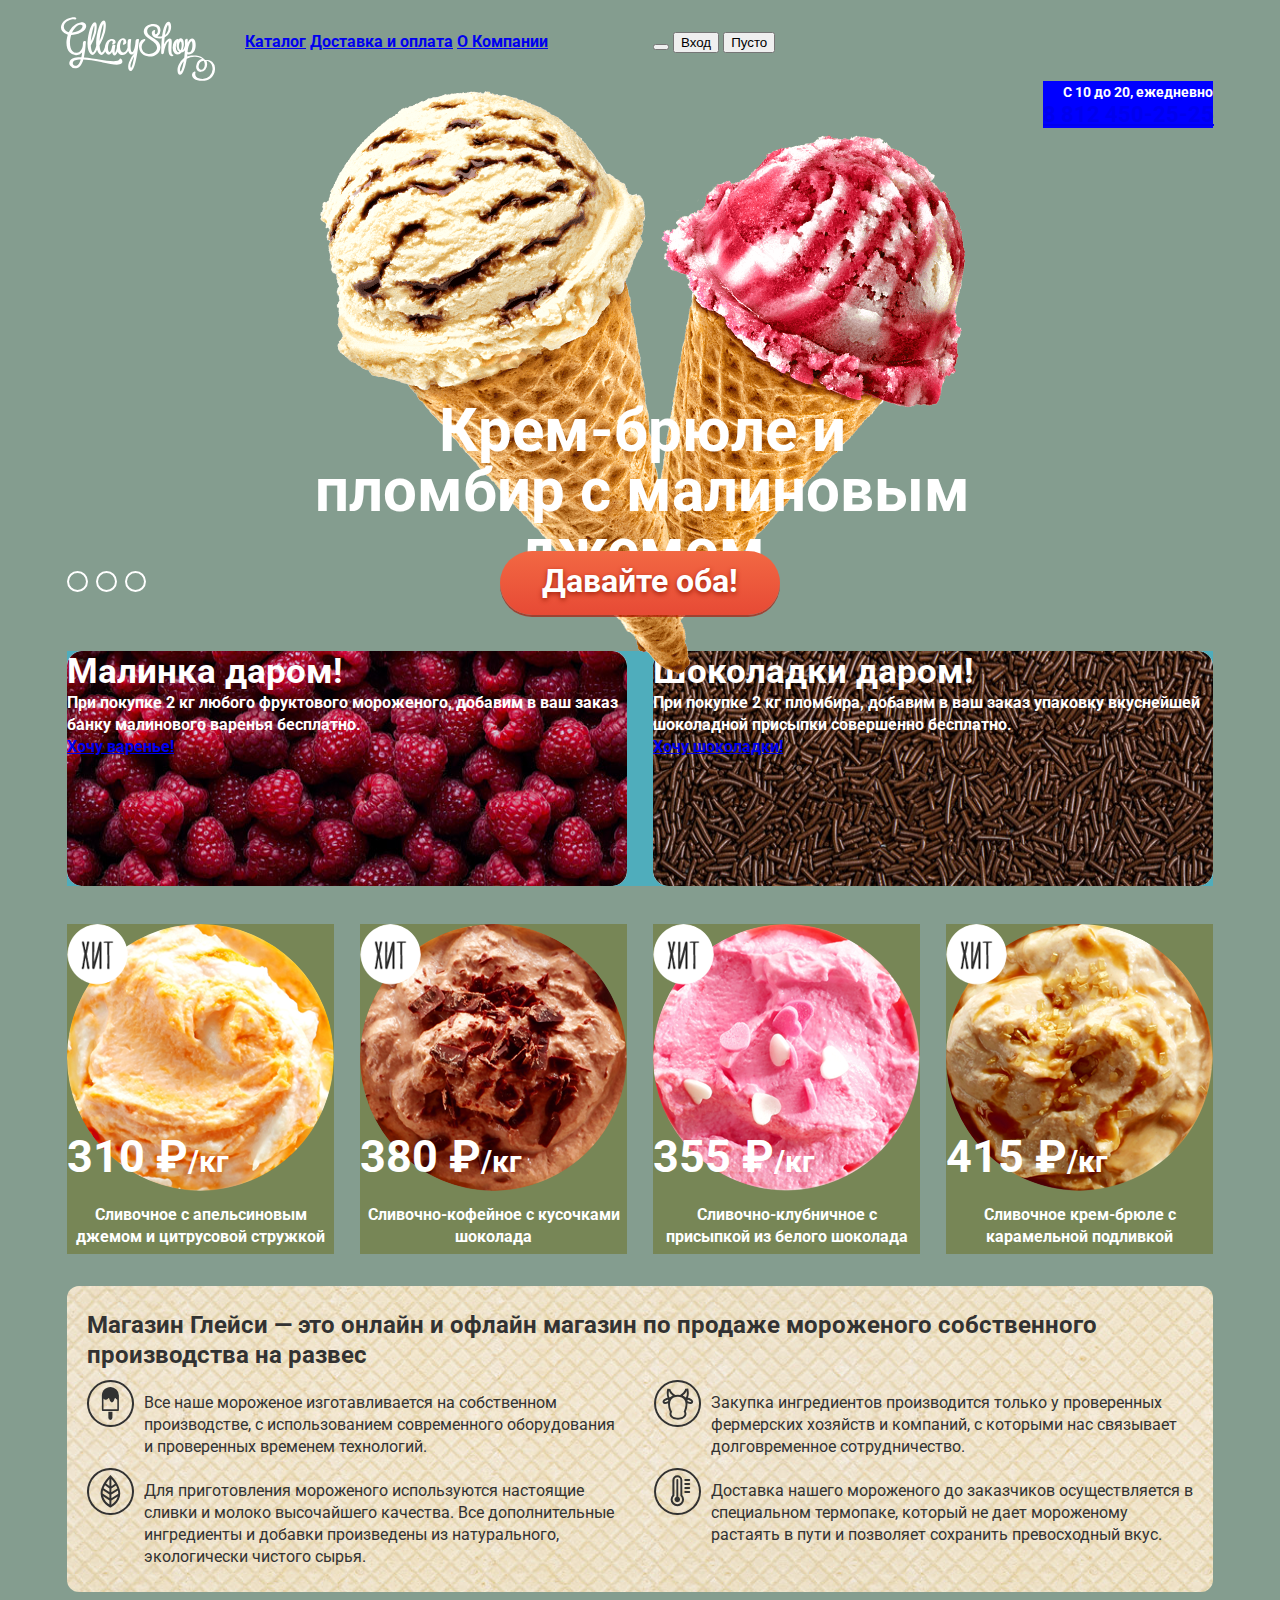
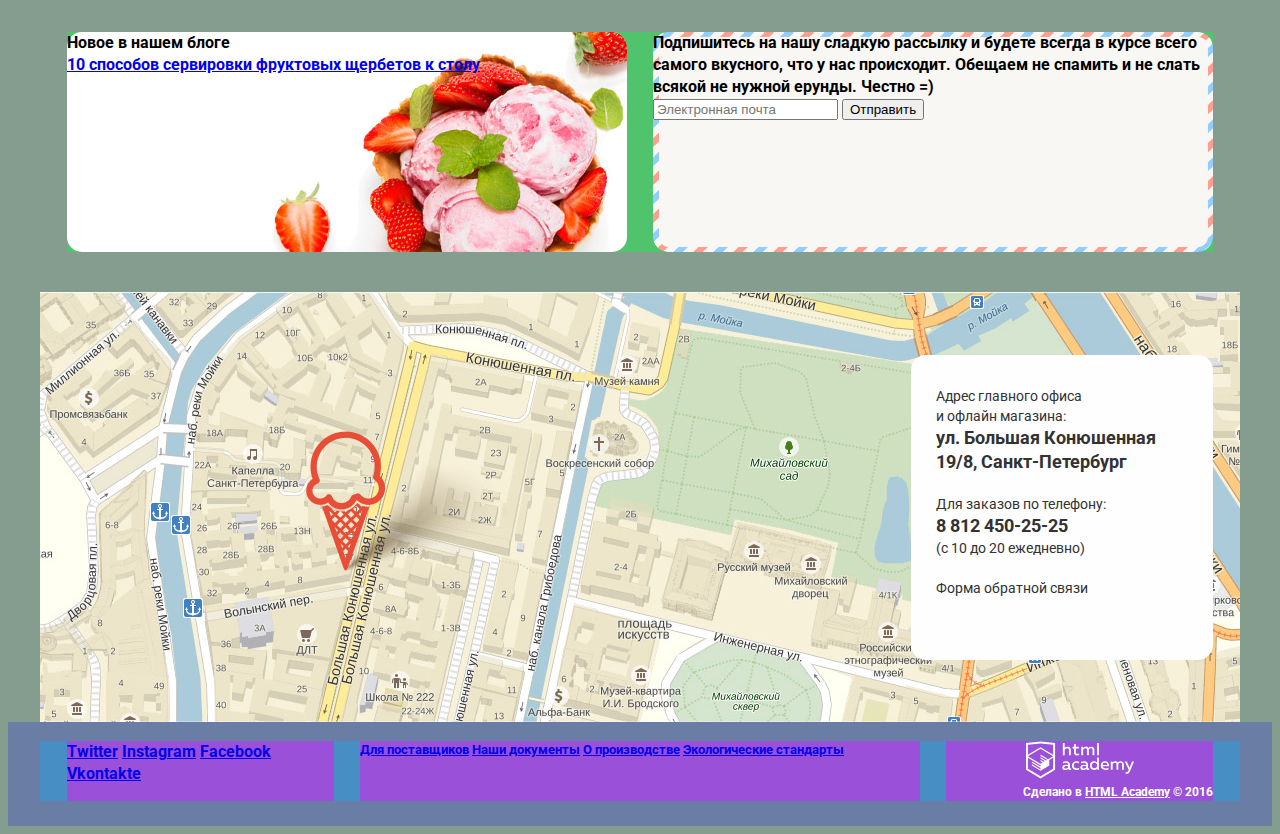
==== index.html @ 7a804fa0 "3-е задание" ====
<!DOCTYPE html>
<html lang="ru">
  <head>
    <meta charset="utf-8">
    <title>Магазин «Глэйси»</title>
    <link href="https://fonts.googleapis.com/css?family=Roboto:400,500,700" rel="stylesheet" type="text/css">
    <link href="css/style.css" rel="stylesheet" type="text/css">
  </head>
  <body>
  <!-- Все стили прописаны только для лучшего восприятия
    ↓ Шапка ↓ -->
    <header class="page-header">
      <div class="container">
        <nav class="page-header-navigation">
          <div class="page-header-logo">
            <img src="img/header-logo.svg" alt="" width="154" height="64">
          </div>
          <ul class="navigation-list">
            <li>
              <a href="#">Каталог</a>
              
              <ul class="page-header-sub-nav" style="display: none">
                <li class="new-items">
                  <a href="#">Новинки</a>
                </li>
                <li>
                  <a href="catalog.html">Сливочное</a>
                </li>
                <li>
                  <a href="#">Щербеты</a>
                </li>
                <li>
                  <a href="#">Фруктовый лед</a>
                </li>
                <li>
                  <a href="#">Мелорин</a>
                </li>
              </ul>
              
            </li>
            <li>
              <a href="#">Доставка и оплата</a>
            </li>
            <li>
              <a href="#">О Компании</a>
            </li>
          </ul>
        </nav>
        <div class="page-header-user">
          <button class="search" type="button"></button>
          <button class="login" type="button">Вход</button>
          <button class="shopping-cart" type="button">Пусто</button>
          <div class="search-box" style="display: none">
            <input type="search" name="search" placeholder="Что ищем?">
          </div>
          <div class="login-box" style="display: none">
            <form action="https://echo.htmlacademy.ru" method="post">
              <input type="email" name="email-login" placeholder="Электронная почта">
              <input type="password" name="password-login" placeholder="Пароль">
              <button class="button" type="submit">Войти</button>
              <div class="forgot">
                <a href="#">Забыли пароль?</a>
                <a href="#">Новая регистрация</a>
              </div>
            </form>
          </div>
        </div>
        <div class="page-header-info">
          <span class="info-time">С 10 до 20, ежедневно</span>
          <a class="info-phone" href="tel:8 812 450-25-25">8 812 450-25-25</a>
        </div>
        <!-- Слайдер -->
        <div class="slider">
          <input type="radio" name="switch" id="radio-1">
          <input type="radio" name="switch" id="radio-2">
          <input type="radio" name="switch" id="radio-3">
          <div class="slider-controls">            
            <label for="radio-1"></label>
            <label for="radio-2"></label>
            <label for="radio-3"></label>
          </div>
          <div class="slider-inner">
            <div class="slider-slides">
              <div class="slider-slide">
                <div class="promo-photo">
                  <!-- Картинка -->
                  <img src="img/promo-photo-1.png" alt="" width="647" height="584">
                </div>
                <div class="promo-text">
                  <p>Крем-брюле и пломбир с малиновым джемом</p>
                </div>
              </div>
              <div class="slider-slide">
                <div class="promo-photo">
                  <!-- Картинка -->
                  <img src="img/promo-photo-2.png" alt="" width="644" height="582">
                </div>
                <div class="promo-text">
                  <p>Шоколадный пломбир и лимонный сорбет</p>
                </div>
              </div>
              <div class="slider-slide">
                <div class="promo-photo">
                  <!-- Картинка -->
                  <img src="img/promo-photo-3.png" alt="" width="639" height="582">
                </div>
                <div class="promo-text">
                  <p>Пломбир с помадкой и клубничный щербет</p>
                </div>
              </div>
            </div>
          </div>
          <a class="button" href="#">Давайте оба!</a> <!-- Кнопка везде одинаковая -->
        </div>
      </div>
    </header>
    <!-- Основное содержание -->
    <main class="container">
      <!-- Баннеры с акциями -->
      <div class="banners">
        <div class="banners-left">
          <h2>Малинка даром!</h2>
          <p>При покупке 2 кг любого фруктового мороженого, добавим в ваш заказ банку малинового варенья бесплатно.</p>
          <a class="button" href="#">Хочу варенье!</a>
        </div>
        <div class="banners-right">
          <h2>Шоколадки даром!</h2>
          <p>При покупке 2 кг пломбира, добавим в ваш заказ упаковку вкуснейшей шоколадной присыпки совершенно бесплатно.</p>
          <a class="button" href="#">Хочу шоколадки!</a>
        </div>
      </div>
      <!-- Блок самых популярных товаров -->
      <div class="catalog">
        <div class="catalog-item">
          <img class="hit" src="img/hit.png" alt="Хит" width="61" height="61" style="border-radius: 50%">
          <div class="cost">
            <span>310 &#8381;</span>/кг
          </div>
          <figure class="catalog-item-photo">
            <img src="img/catalog-item-photo-1.png" alt="" width="267" height="267" style="border-radius: 50%">
          </figure>
          <p class="catalog-item-description">Сливочное с апельсиновым джемом и цитрусовой стружкой</p>
          <a class="button" href="#">Быстрый просмотр</a>
        </div>
        
        <div class="catalog-item">
          <img class="hit" src="img/hit.png" alt="Хит" width="61" height="61" style="border-radius: 50%">
          <div class="cost">
            <span>380 &#8381;</span>/кг
          </div>          
          <figure class="catalog-item-photo">
            <img src="img/catalog-item-photo-2.png" alt="" width="267" height="267" style="border-radius: 50%">
          </figure>
          <p class="catalog-item-description">Сливочно-кофейное с кусочками шоколада</p>
          <a class="button" href="#">Быстрый просмотр</a>
        </div>
        
        <div class="catalog-item">
          <img class="hit" src="img/hit.png" alt="Хит" width="61" height="61" style="border-radius: 50%">
          <div class="cost">
            <span>355 &#8381;</span>/кг
          </div>          
          <figure class="catalog-item-photo">
            <img src="img/catalog-item-photo-3.png" alt="" width="267" height="267" style="border-radius: 50%">
          </figure>
          <p class="catalog-item-description">Сливочно-клубничное с присыпкой из белого шоколада</p>
          <a class="button" href="#">Быстрый просмотр</a>
        </div>
        
        <div class="catalog-item">
          <img class="hit" src="img/hit.png" alt="Хит" width="61" height="61" style="border-radius: 50%">
          <div class="cost">
            <span>415 &#8381;</span>/кг
          </div>          
          <figure class="catalog-item-photo">
            <img src="img/catalog-item-photo-4.png" alt="" width="267" height="267" style="border-radius: 50%">
          </figure>
          <p class="catalog-item-description">Сливочное крем-брюле с карамельной подливкой</p>
          <a class="button" href="#">Быстрый просмотр</a>
        </div>
      </div>
      <!-- Блок описания и достоинств данного магазина -->
      <div class="dignity">
        <p class="dignity-title">Магазин Глейси — это онлайн и офлайн магазин по продаже мороженого собственного производства на развес</p>
        <div class="dignity-left">
          <p class="dignity-description">Все наше мороженое изготавливается на собственном производстве, с использованием современного оборудования и проверенных временем технологий.</p>
          <p class="dignity-description">Для приготовления мороженого используются настоящие сливки и молоко высочайшего качества. Все дополнительные ингредиенты и добавки произведены из натурального, экологически чистого сырья.</p>
        </div>
        <div class="dignity-right">
          <p class="dignity-description">Закупка ингредиентов  производится только у проверенных фермерских хозяйств и компаний, с которыми нас связывает долговременное сотрудничество.</p>
          <p class="dignity-description">Доставка нашего мороженого до заказчиков осуществляется в специальном термопаке, который не дает мороженому растаять в пути и позволяет сохранить превосходный вкус.</p>
        </div>
      </div>
      <!-- Блок для новостей и подписки -->
      <div class="content">
        <div class="content-left">
          <h2>Новое в нашем блоге</h2>
          <a href="#">10 способов сервировки фруктовых щербетов к столу</a>
        </div>
        <div class="content-right">
          <p>Подпишитесь на нашу сладкую рассылку и будете всегда в курсе всего самого вкусного, что у нас происходит. Обещаем не спамить и не слать всякой не нужной ерунды. Честно =)</p>
          <form class="subscribe" action="https://echo.htmlacademy.ru" method="post">
            <input type="email" name="email-subscribe" placeholder="Электронная почта">
            <button class="button" type="submit">Отправить</button>
          </form>
        </div>
      </div>
      <!-- Блок для коммуникации с магазином -->
      <div class="location">
        <img src="img/map-with-pin.jpg" alt="" width="1200" height="430">
        <!--<div class="location-pin">
          <img class="pin" src="" alt="" width="" height="">
        </div>-->
        <div class="location-communication">
          <p>
            Адрес главного офиса<br>
            и офлайн магазина:<br>
            <b>ул. Большая Конюшенная<br>
            19/8, Санкт-Петербург</b></p>
          <p>
            Для заказов по телефону:<br>
            <a href="tel:8 812 450-25-25"><b>8 812 450-25-25</b></a><br>
            (с 10 до 20 ежедневно)
          </p>
          <a class="button" href="#">Форма обратной связи</a>
        </div>
      </div>
    </main>
    <!-- Подвал -->
    <footer class="page-footer">
      <div class="container">
        <div class="page-footer-social">
          <a class="social-button social-button-tw" href="#" title="Мы в Твитер">Twitter</a>
          <a class="social-button social-button-inst" href="#" title="Мы в Инстаграм">Instagram</a>
          <a class="social-button social-button-fb" href="#" title="Мы в Фейсбук">Facebook</a>
          <a class="social-button social-button-vk" href="#" title="Мы в Вконтакте">Vkontakte</a>
        </div>
        <div class="page-footer-menu">
          <a href="#">Для поставщиков</a>
          <a href="#">Наши документы</a>
          <a href="#">О производстве</a>
          <a href="#">Экологические стандарты</a>
        </div>
        <div class="page-footer-copyright">
          <div class="page-footer-logo">
            <a href="https://htmlacademy.ru/">
              <img src="img/footer-logo.svg" alt="HTML Academy" width="108" height="38">
            </a>
          </div>
          <p>Сделано в <a href="https://htmlacademy.ru/">HTML Academy</a> &copy; 2016</p>
        </div>
      </div>
    </footer>
    <script src="js/script.js" type="text/javascript"></script>
  </body>
</html>
---- css/style.css ----
/* 
  #849d8f - цвет 1-го фона
  #8996a6 - цвет 2-го фона
  #9d8b84 - цвет 3-го фона
*/

*:active,
*:focus {
  outline: none;
}

p, h1, h2 {
  margin: 0;
}

body {
  font-family: "Roboto", "Tahoma", sans-serif;
  font-size: 16px;
  line-height: 22px;
  font-weight: 700;
  color: #ffffff;
  background: #849d8f;
}

h1 {
  font-size: 35px;
  line-height: 41px;
}

h2 {
  font-size: 35px;
  line-height: 41px;
}

.filters .filter-col {
  display: inline-block;
}

.container {
  width: 1146px;
  padding: 0 27px;
  margin: 0 auto;
}

.container::after {
  content: "";
  display: table;
  clear: both;
}

/*  //////////
  ↓ HEADER ↓  
//////////  */

.page-header {
  padding-top: 23px;
  
/*  background: rgba(190, 255, 5, 0.4);*/
}

.page-header .container {
/*  background: rgba(255, 207, 5, 0.4);*/
}

.page-header-navigation {
  float: left;
  width: 560px;
  
/*  background: rgba(255, 144, 5, 0.4);*/
}

.page-header-user {
  float: right;
  width: 560px;
  min-height: 50px;
  
/*  background: rgba(255, 144, 5, 0.4);*/
}

.navigation-list {
  float: left;
  width: 382px;
  min-height: 50px;  
  margin: 0;
  padding: 0;
  
  list-style: none;  
/*  background: rgba(255, 93, 5, 0.4);*/
}

.navigation-list li {
  display: inline-block;
}

.page-header-logo {
  position: relative;
  float: left;
  width: 148px;
  min-height: 50px;  
  margin-right: 30px;
  
/*  background: rgba(255, 93, 5, 0.4);*/
}

.page-header-logo img {
  position: absolute;
  top: -14px;
  left: -6px;
}

.page-header-info {
  float: right;
  width: 170px;
  
  text-align: right;
  
  background: blue;
}

.page-header-info .info-time {
  font-size: 14px;
  line-height: 16px;
}

.page-header-info .info-phone {
  font-size: 22px;
  line-height: 24px;
  white-space: nowrap;
}

.breadcrumbs {
  float: left;
  width: 230px;
  margin-top: 25px;
  
  font-size: 14px;
  line-height: 16px;
  
/*  background: rgba(0, 255, 0, 0.3);*/
}

/* ↓ слайдер ↓ */

.slider {
  position: relative;
  float: left;  
  width: 910px;
  height: 590px;  
  margin: 10px 0 -30px;
  
/*  background: rgba(255, 0, 0, 0.5);*/
}

.slider-slide {
  position: relative;
  float: left;  
  width: 670px;  
  height: 590px;
  
/*  background: rgba(0, 0, 255, 0.5);*/
}

.slider-slide .promo-photo {
  text-align: center;
}

.slider-slides {
  width: 2010px;
  height: 590px;
}

.slider-inner {
  width: 670px;
  /*margin: 0 auto;*/
  margin-left: auto;
  overflow: hidden;
}

.slider-slide:last-child .promo-text {
  left: 10px;
  width: 650px;
}

.slider-slide:nth-child(2) .promo-text {
  left: 10px;
}

.promo-photo img {
}

.promo-text {
  position: absolute;
  top: 310px;
  margin: auto;
  width: 670px;
  
  font-size: 60px;
  line-height: 60px;
  text-align: center;
}

.promo-text p {
  margin: 0;
  
  color: #ffffff;
  text-align: center;
}

.slider input[type="radio"] {
  display: none;
}

.slider-controls {
  font-size: 0px;
  line-height: 0;
}

.slider-controls label {
  display: inline-block;
  width: 17px;
  height: 17px;
  margin-right: 8px;
  
  line-height: 0px;
  
  border-radius: 50%;
  background: transparent;
  border: 2px solid #ffffff;
  cursor: pointer;
}

.slider-controls label:hover {
  background: #b2c1b7;
}

#radio-1:checked ~ .slider-controls label[for="radio-1"],
#radio-2:checked ~ .slider-controls label[for="radio-2"],
#radio-3:checked ~ .slider-controls label[for="radio-3"] {
  background: #ffffff;
}

#radio-1:checked ~ .slider-inner .slider-slides {
  transform: translate(0px);
}

#radio-2:checked ~ .slider-inner .slider-slides {
  transform: translate(-670px);
}

#radio-3:checked ~ .slider-inner .slider-slides {
  transform: translate(-1340px);
}

.slider-controls {
  position: absolute;
  top: 480px;
}

.slider .button {
  display: block;
  box-sizing: border-box;
  position: relative;
  top: -130px;
  left: 433px;
  width: 280px;
  height: 64px;  
  padding-top: 8px;
  
  font-size: 32px;
  line-height: 44px;
  text-align: center;
  
  border-radius: 50px;
  text-shadow: 0px 2px 5px #a0200b;
  text-decoration: none;
  color: #ffffff;
  background-image: linear-gradient(to top, #e74a35, #f26843);
  box-shadow: 0px 2px rgba(172, 16, 0, 0.64);
}

/* ↑ слайдер ↑ */


/*  ////////  */


/*  //////////
   ↓ MAIN ↓  
//////////  */

main.container {
/*  background: rgba(255, 255, 0, 0.3);*/
}

/*  ////////  */

.page-title {
  margin: 0;
  margin-bottom: 25px;
  
/*  background: rgba(216, 10, 197, 0.4);*/
}

.filters {
  width: 879px;
  min-height: 140px;
  margin-bottom: 32px;
  
/*  background: rgba(255, 10, 0, 0.3);*/
}
.filters p {
  font-size: 14px;
  line-height: 16px;
  margin-bottom: 5px;
  margin-left: 15px;
}

.filters-form {
/*  background: rgba(0, 50, 0, 0.5);*/
}

.filters-form > div {
  display: inline-block;
  vertical-align: top;
  margin-bottom: 10px;
  margin-right: 10px;
}

.filter-sort select {
  box-sizing: border-box;
  width: 194px;
  height: 36px;
  padding-left: 15px;
  
  font-size: 16px;
  line-height: 18px;
  
  border-radius: 20px;
  background: #9db1a5;
  color: #ffffff;
}

.filter-cost input {
  width: 220px;
  height: 36px;
  margin: 0;
  
  border-radius: 20px;
  background: #9db1a5;  
}

.filter-fat-content {
  width: 414px;
  height: 36px;
  
  border-radius: 20px;
  background: #9db1a5;  
}

.filter-filling-content {
  width: 702px;
  height: 36px;
  
  border-radius: 20px;
  background: #9db1a5;  
  
}

.filters .button {
  display: inline-block;
  width: 144px;
  height: 36px;
  padding: 0px;
  
  border: 2px solid #ffffff;
  border-radius: 20px;
  color: #ffffff;
  background: #9db1a5;  
}

.filters .button:hover {
  background: #fbfcfb;
  color: #323232;
  cursor: pointer;
}

.filters .apply {
  vertical-align: bottom;  
}

.catalog {
/*  background: rgba(255, 10, 0, 0.3);*/
}

.catalog::after {
  content: "";
  display: table;
  clear: both;
}

.catalog-item {
  position: relative;
  float: left;
  width: 267px;
  min-height: 330px;
  margin-right: 26px;
  margin-bottom: 32px;
  
  background: rgba(100, 100, 0, 0.4); 
}

.catalog-item:nth-child(4n + 4) {
  margin-right: 0;
}

.catalog-item .cost {
  position: absolute;
  top: 210px;
  
  font-size: 30px;
  line-height: 1em;
}

.cost span:first-child {
  font-size: 45px;
  line-height: 1em;
}

.catalog-item .button {
  display: none;
}

.catalog-item-photo {
  margin: 0;
}

.catalog-item-description {
  width: 257px;
  margin: 7px auto 0;
  
  text-align: center;
}

.catalog-pagination {
  float: right;
  clear: left;
  width: 190px;
  height: 26px;
  margin-top: 42px;
  margin-bottom: 30px;
  
  background: rgba(0, 56, 255, 0.4); 
}

/*  ////////  */

.banners {
  margin-bottom: 38px;
  background: rgba(0, 197, 255, 0.4);
}

.banners::after {
  content: "";
  display: table;
  clear: both;
}

.banners-left {
  float: left;
  width: 560px;
  min-height: 235px;
  
  border-radius: 15px;
  background: url("../img/banner-left-bg.jpg") no-repeat;
  background-size: 560px 235px;
}

.banners-right {
  float: right;
  width: 560px;
  min-height: 235px;
  
  border-radius: 15px;
  background: url("../img/banner-right-bg.jpg") no-repeat;
  background-size: 560px 235px;
  /*background: rgba(124, 0, 255, 0.4);*/
}

.catalog-item .hit {
  position: absolute;
  top: 0px;
  left: 0px;
}

.dignity {
  box-sizing: border-box;
  width: 1146px;
  min-height: 306px;
  padding: 24px 20px;
  margin-bottom: 40px;
  
  border-radius: 12px;
  color: #323232;
  background: url("../img/dignity-bg.jpg");
}

.dignity::after {
  content: "";
  display: table;
  clear: both;
}

.dignity-title {
  font-size: 24px;
  line-height: 30px;
}

.dignity-left {
  float: left;
  width: 539px;
  min-height: 80px;
  
  font-weight: 400;
}

.dignity-right {
  float: right;
  width: 539px;
  min-height: 80px;
  
  font-weight: 400;
}

.dignity-description {
  position: relative;
  margin-top: 22px;
  padding-left: 57px;
}

.dignity-description::before {
  content: "";
  position: absolute;
  top: -12px;
  left: 0px;
  width: 49px;
  height: 49px;
}

.dignity-left .dignity-description:first-child::before {
  background: url("../img/icon-ice-cream.svg") no-repeat;
}

.dignity-left .dignity-description:last-child::before {
  background: url("../img/icon-leaf.svg") no-repeat;
}

.dignity-right .dignity-description:first-child::before {
  background: url("../img/icon-cow.svg") no-repeat;
}

.dignity-right .dignity-description:last-child::before {
  background: url("../img/icon-thermometer.svg") no-repeat;
}

.content {
  margin-bottom: 40px;
  
  color: #000000;
  background: rgba(0, 255, 56, 0.4);
}

.content::after {
  content: "";
  display: table;
  clear: both;
}

.content-left {
  float: left;
  width: 560px;
  min-height: 220px;
  
  border-radius: 15px;
  background: url("../img/content-left-bg.jpg");
}

.content-left h2 {
  font-size: 16px;
  line-height: 22px;
}

.content-left a {
  
}

.content-right {
  float: right;
  width: 560px;
  min-height: 220px;
  
  border-radius: 15px;
  background: url("../img/content-right-bg.png");
}


.location {
  position: relative;
  width: 1200px;
  min-height: 430px;
  margin-left: -27px;
  
  font-size: 0px;
  line-height: 0px;
  
  background-color: blue;
}

.location-communication {
  box-sizing: border-box;
  position: absolute;
  top: 63px;
  right: 27px;
  width: 302px;  
  min-height: 305px;
  padding: 31px 25px;
  
  font-size: 14px;
  line-height: 20px;
  font-weight: 400;
  
  color: #323232;  
  border-radius: 15px;
  background: #fefefe;
}

.location-communication p {
  margin-bottom: 20px;
}

.location-communication b {
  font-size: 18px;
  line-height: 24px;
}

.location-communication a {
  text-decoration: none;
  color: #323232;
}

/*  //////////
  ↓ FOOTER ↓  
//////////  */

.page-footer .container {
  background: rgba(17, 167, 240, 0.4);
}

.page-footer {
  padding-top: 19px;
  padding-bottom: 25px;
  
  background: rgba(0, 0, 255, 0.2);
}

.page-footer-social {
  float: left;
  width: 267px;
  min-height: 60px;
  margin-right: 26px;
  
  background: rgba(238, 17, 240, 0.5);
}

.page-footer-menu {
  float: left;
  box-sizing: border-box;  
  width: 560px;
  min-height: 60px;
  
  font-size: 13px;
  line-height: 18px;
  
  background: rgba(238, 17, 240, 0.5);
}

.page-footer-copyright {
  float: right;
  width: 267px;
  min-height: 60px;
  
  font-size: 12px;
  line-height: 18px;
  
  background: rgba(238, 17, 240, 0.5);
}

.page-footer-copyright .page-footer-logo {
  height: 42px;
  text-align: center;
}

.page-footer-copyright p {
  text-align: right;
}

.page-footer-copyright a {
  color: #ffffff;
}

/*.shopping-cart-box {
  background: #f8f7f4;
  color: #323232;
}

.shopping-cart-list {
  border-collapse: collapse;
}

.product-delete {
  width: 11px;
  height: 11px;
  background: url("../img/icon-delete.svg") no-repeat 50% 50%;
  border: none;
  cursor: pointer;
}

.product-delete:focus,
.product-delete:active {
  outline: none;
}*/
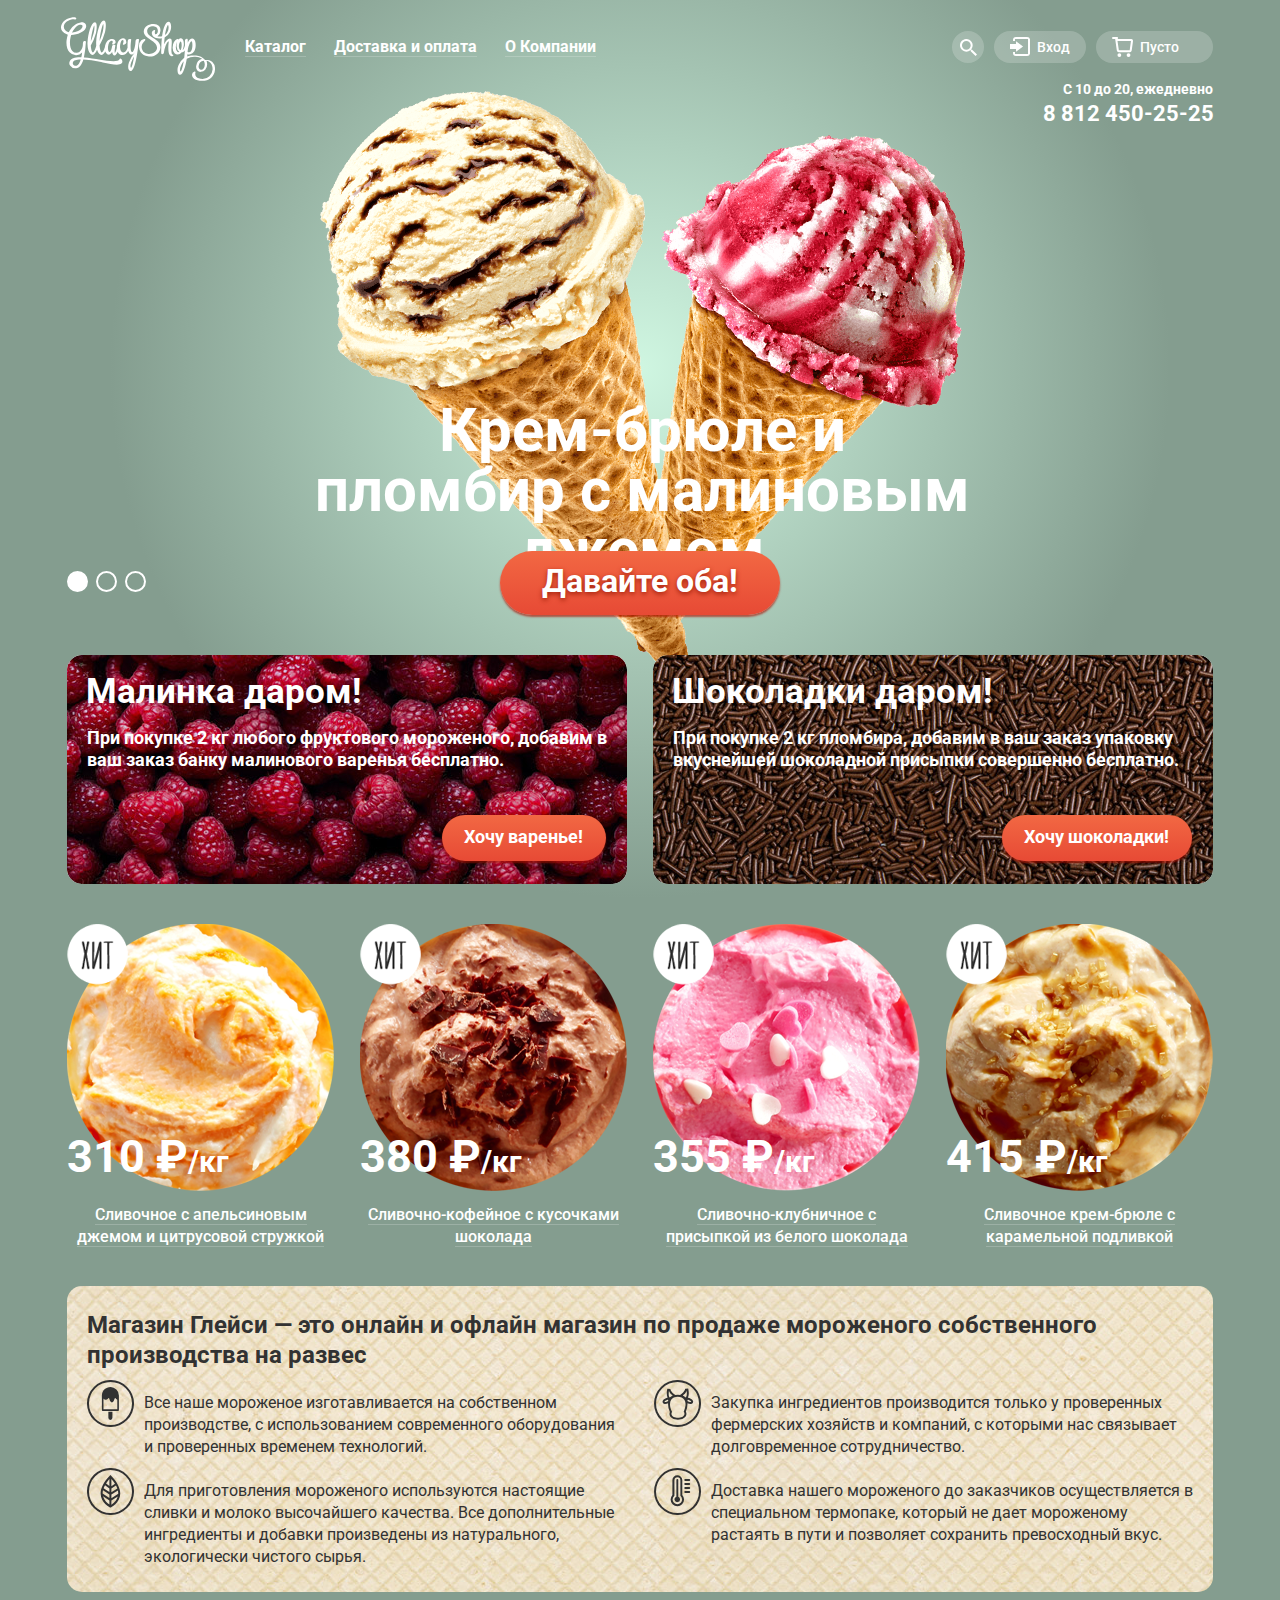
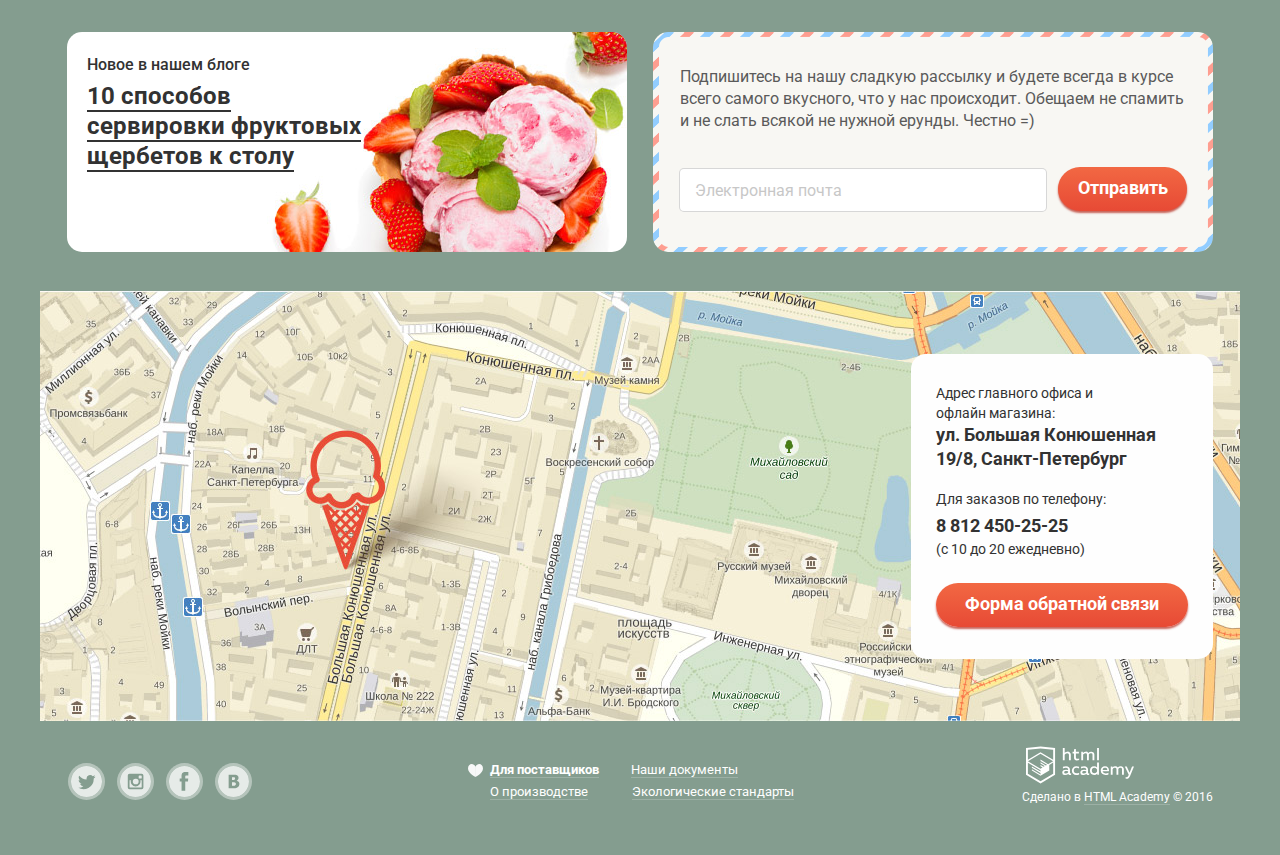
==== commit 89c298e3: "Добавлено много всего" ====
--- a/index.html
+++ b/index.html
@@ -3,61 +3,66 @@
   <head>
     <meta charset="utf-8">
     <title>Магазин «Глэйси»</title>
-    <link href="https://fonts.googleapis.com/css?family=Roboto:400,500,700" rel="stylesheet" type="text/css">
+    <link href="https://fonts.googleapis.com/css?family=Roboto:400,500,700&subset=cyrillic" rel="stylesheet" type="text/css">
+    <link href="css/normalize.css" rel="stylesheet" type="text/css">
     <link href="css/style.css" rel="stylesheet" type="text/css">
   </head>
   <body>
   <!-- Все стили прописаны только для лучшего восприятия
     ↓ Шапка ↓ -->
+    <div class="wrapper">
     <header class="page-header">
-      <div class="container">
+      <div class="container clearfix">
         <nav class="page-header-navigation">
           <div class="page-header-logo">
             <img src="img/header-logo.svg" alt="" width="154" height="64">
           </div>
           <ul class="navigation-list">
-            <li>
+            <li class="list-item list-item-catalog">
               <a href="#">Каталог</a>
               
-              <ul class="page-header-sub-nav" style="display: none">
-                <li class="new-items">
+              <ul class="page-header-sub-nav">
+                <li class="sub-list-item new-items">
                   <a href="#">Новинки</a>
                 </li>
-                <li>
+                <li class="sub-list-item">
                   <a href="catalog.html">Сливочное</a>
                 </li>
-                <li>
+                <li class="sub-list-item">
                   <a href="#">Щербеты</a>
                 </li>
-                <li>
+                <li class="sub-list-item">
                   <a href="#">Фруктовый лед</a>
                 </li>
-                <li>
+                <li class="sub-list-item">
                   <a href="#">Мелорин</a>
                 </li>
               </ul>
               
             </li>
-            <li>
+            <li class="list-item">
               <a href="#">Доставка и оплата</a>
             </li>
-            <li>
+            <li class="list-item">
               <a href="#">О Компании</a>
             </li>
           </ul>
         </nav>
         <div class="page-header-user">
-          <button class="search" type="button"></button>
-          <button class="login" type="button">Вход</button>
-          <button class="shopping-cart" type="button">Пусто</button>
-          <div class="search-box" style="display: none">
-            <input type="search" name="search" placeholder="Что ищем?">
-          </div>
-          <div class="login-box" style="display: none">
-            <form action="https://echo.htmlacademy.ru" method="post">
-              <input type="email" name="email-login" placeholder="Электронная почта">
-              <input type="password" name="password-login" placeholder="Пароль">
-              <button class="button" type="submit">Войти</button>
+          <button class="button-light button-search" type="button"></button>
+          <a class="button-light button-login" href="#">Вход</a>
+          <a class="button-light button-shopping-cart" href="#">Пусто</a>
+          <div class="box search-box">
+            <form action="https://echo.htmlacademy.ru" method="get">
+              <input class="input-field" type="search" name="search" placeholder="Что ищем?">
+              <button type="submit" hidden="true"></button>
+            </form>
+          </div>
+          <div class="box login-box">
+            <form class="clearfix" action="https://echo.htmlacademy.ru" method="post">
+              <input class="input-field" type="email" name="email-login" placeholder="Электронная почта">
+              <input class="input-field" type="password" name="password-login" placeholder="Пароль">
+              <button class="button-red button-sign-in" type="submit">Войти</button>
               <div class="forgot">
                 <a href="#">Забыли пароль?</a>
                 <a href="#">Новая регистрация</a>
@@ -71,7 +76,7 @@
         </div>
         <!-- Слайдер -->
         <div class="slider">
-          <input type="radio" name="switch" id="radio-1">
+          <input type="radio" name="switch" id="radio-1" checked>
           <input type="radio" name="switch" id="radio-2">
           <input type="radio" name="switch" id="radio-3">
           <div class="slider-controls">            
@@ -84,7 +89,7 @@
               <div class="slider-slide">
                 <div class="promo-photo">
                   <!-- Картинка -->
-                  <img src="img/promo-photo-1.png" alt="" width="647" height="584">
+                  <img src="img/promo-photo-1.png" alt="Крем-брюле и пломбир с малиновым джемом" width="647" height="584">
                 </div>
                 <div class="promo-text">
                   <p>Крем-брюле и пломбир с малиновым джемом</p>
@@ -93,7 +98,7 @@
               <div class="slider-slide">
                 <div class="promo-photo">
                   <!-- Картинка -->
-                  <img src="img/promo-photo-2.png" alt="" width="644" height="582">
+                  <img src="img/promo-photo-2.png" alt="Шоколадный пломбир и лимонный сорбет" width="644" height="582">
                 </div>
                 <div class="promo-text">
                   <p>Шоколадный пломбир и лимонный сорбет</p>
@@ -102,7 +107,7 @@
               <div class="slider-slide">
                 <div class="promo-photo">
                   <!-- Картинка -->
-                  <img src="img/promo-photo-3.png" alt="" width="639" height="582">
+                  <img src="img/promo-photo-3.png" alt="Пломбир с помадкой и клубничный щербет" width="639" height="582">
                 </div>
                 <div class="promo-text">
                   <p>Пломбир с помадкой и клубничный щербет</p>
@@ -110,77 +115,77 @@
               </div>
             </div>
           </div>
-          <a class="button" href="#">Давайте оба!</a> <!-- Кнопка везде одинаковая -->
+          <a class="button-red button-slider" href="#">Давайте оба!</a> <!-- Кнопка везде одинаковая -->
         </div>
       </div>
     </header>
     <!-- Основное содержание -->
-    <main class="container">
+    <main class="container clearfix">
       <!-- Баннеры с акциями -->
-      <div class="banners">
+      <div class="banners clearfix">
         <div class="banners-left">
           <h2>Малинка даром!</h2>
           <p>При покупке 2 кг любого фруктового мороженого, добавим в ваш заказ банку малинового варенья бесплатно.</p>
-          <a class="button" href="#">Хочу варенье!</a>
+          <a class="button-red button-want" href="#">Хочу варенье!</a>
         </div>
         <div class="banners-right">
           <h2>Шоколадки даром!</h2>
           <p>При покупке 2 кг пломбира, добавим в ваш заказ упаковку вкуснейшей шоколадной присыпки совершенно бесплатно.</p>
-          <a class="button" href="#">Хочу шоколадки!</a>
+          <a class="button-red button-want" href="#">Хочу шоколадки!</a>
         </div>
       </div>
       <!-- Блок самых популярных товаров -->
-      <div class="catalog">
-        <div class="catalog-item">
-          <img class="hit" src="img/hit.png" alt="Хит" width="61" height="61" style="border-radius: 50%">
+      <div class="catalog clearfix">
+        <div class="catalog-item">
+          <img class="hit" src="img/hit.png" alt="Хит" width="61" height="61">
           <div class="cost">
             <span>310 &#8381;</span>/кг
           </div>
           <figure class="catalog-item-photo">
-            <img src="img/catalog-item-photo-1.png" alt="" width="267" height="267" style="border-radius: 50%">
-          </figure>
-          <p class="catalog-item-description">Сливочное с апельсиновым джемом и цитрусовой стружкой</p>
+            <img src="img/catalog-item-photo-1.png" alt="Сливочное с апельсиновым джемом и цитрусовой стружкой" width="267" height="267">
+          </figure>
+          <p class="catalog-item-description"><span>Сливочное с апельсиновым джемом и цитрусовой стружкой</span></p>
           <a class="button" href="#">Быстрый просмотр</a>
         </div>
         
         <div class="catalog-item">
-          <img class="hit" src="img/hit.png" alt="Хит" width="61" height="61" style="border-radius: 50%">
+          <img class="hit" src="img/hit.png" alt="Хит" width="61" height="61">
           <div class="cost">
             <span>380 &#8381;</span>/кг
           </div>          
           <figure class="catalog-item-photo">
-            <img src="img/catalog-item-photo-2.png" alt="" width="267" height="267" style="border-radius: 50%">
-          </figure>
-          <p class="catalog-item-description">Сливочно-кофейное с кусочками шоколада</p>
+            <img src="img/catalog-item-photo-2.png" alt="Сливочно-кофейное с кусочками шоколада" width="267" height="267">
+          </figure>
+          <p class="catalog-item-description"><span>Сливочно-кофейное с кусочками шоколада</span></p>
           <a class="button" href="#">Быстрый просмотр</a>
         </div>
         
         <div class="catalog-item">
-          <img class="hit" src="img/hit.png" alt="Хит" width="61" height="61" style="border-radius: 50%">
+          <img class="hit" src="img/hit.png" alt="Хит" width="61" height="61">
           <div class="cost">
             <span>355 &#8381;</span>/кг
           </div>          
           <figure class="catalog-item-photo">
-            <img src="img/catalog-item-photo-3.png" alt="" width="267" height="267" style="border-radius: 50%">
-          </figure>
-          <p class="catalog-item-description">Сливочно-клубничное с присыпкой из белого шоколада</p>
+            <img src="img/catalog-item-photo-3.png" alt="Сливочно-клубничное с присыпкой из белого шоколада" width="267" height="267">
+          </figure>
+          <p class="catalog-item-description"><span>Сливочно-клубничное с присыпкой из белого шоколада</span></p>
           <a class="button" href="#">Быстрый просмотр</a>
         </div>
         
         <div class="catalog-item">
-          <img class="hit" src="img/hit.png" alt="Хит" width="61" height="61" style="border-radius: 50%">
+          <img class="hit" src="img/hit.png" alt="Хит" width="61" height="61">
           <div class="cost">
             <span>415 &#8381;</span>/кг
           </div>          
           <figure class="catalog-item-photo">
-            <img src="img/catalog-item-photo-4.png" alt="" width="267" height="267" style="border-radius: 50%">
-          </figure>
-          <p class="catalog-item-description">Сливочное крем-брюле с карамельной подливкой</p>
+            <img src="img/catalog-item-photo-4.png" alt="Сливочное крем-брюле с карамельной подливкой" width="267" height="267">
+          </figure>
+          <p class="catalog-item-description"><span>Сливочное крем-брюле с карамельной подливкой</span></p>
           <a class="button" href="#">Быстрый просмотр</a>
         </div>
       </div>
       <!-- Блок описания и достоинств данного магазина -->
-      <div class="dignity">
+      <div class="dignity clearfix">
         <p class="dignity-title">Магазин Глейси — это онлайн и офлайн магазин по продаже мороженого собственного производства на развес</p>
         <div class="dignity-left">
           <p class="dignity-description">Все наше мороженое изготавливается на собственном производстве, с использованием современного оборудования и проверенных временем технологий.</p>
@@ -192,43 +197,53 @@
         </div>
       </div>
       <!-- Блок для новостей и подписки -->
-      <div class="content">
+      <div class="content clearfix">
         <div class="content-left">
           <h2>Новое в нашем блоге</h2>
-          <a href="#">10 способов сервировки фруктовых щербетов к столу</a>
+          <a href="#">10 способов сервировки фруктовых щербетов к&nbsp;столу</a>
         </div>
         <div class="content-right">
           <p>Подпишитесь на нашу сладкую рассылку и будете всегда в курсе всего самого вкусного, что у нас происходит. Обещаем не спамить и не слать всякой не нужной ерунды. Честно =)</p>
           <form class="subscribe" action="https://echo.htmlacademy.ru" method="post">
-            <input type="email" name="email-subscribe" placeholder="Электронная почта">
-            <button class="button" type="submit">Отправить</button>
+            <input class="input-field" type="email" name="email-subscribe" placeholder="Электронная почта">
+            <button class="button-red button-subscribe-send" type="submit">Отправить</button>
           </form>
         </div>
       </div>
       <!-- Блок для коммуникации с магазином -->
       <div class="location">
-        <img src="img/map-with-pin.jpg" alt="" width="1200" height="430">
+        <img src="img/map-with-pin.jpg" alt="Как нас найти?" width="1200" height="430">
         <!--<div class="location-pin">
           <img class="pin" src="" alt="" width="" height="">
         </div>-->
         <div class="location-communication">
           <p>
-            Адрес главного офиса<br>
-            и офлайн магазина:<br>
+            Адрес главного офиса и<br>
+            офлайн магазина:<br>
             <b>ул. Большая Конюшенная<br>
             19/8, Санкт-Петербург</b></p>
           <p>
             Для заказов по телефону:<br>
-            <a href="tel:8 812 450-25-25"><b>8 812 450-25-25</b></a><br>
-            (с 10 до 20 ежедневно)
+            <a class="phone" href="tel:8 812 450-25-25"><b>8 812 450-25-25</b></a><br>
+            <span>(с 10 до 20 ежедневно)</span>
           </p>
-          <a class="button" href="#">Форма обратной связи</a>
+          <a class="button-red button-feedback" href="#">Форма обратной связи</a>
+        </div>
+        <div class="box feedback-box">
+         <button class="feedback-box-close" type="button"></button>
+          <p>Мы обязательно вам ответим!</p>
+          <form action="https://echo.htmlacademy.ru" method="post">
+            <input class="input-field" type="text" name="name-feedback" placeholder="Как вас зовут?">
+            <input class="input-field" type="email" name="email-feedback" placeholder="Ваша почта для ответа?">
+            <textarea class="input-field input-field-commentary" name="commentary-feedback" placeholder="Напишите что-нибудь..."></textarea>
+            <button class="button-red button-feedback-send" type="submit">Отправить</button>
+          </form>
         </div>
       </div>
     </main>
     <!-- Подвал -->
     <footer class="page-footer">
-      <div class="container">
+      <div class="container clearfix">
         <div class="page-footer-social">
           <a class="social-button social-button-tw" href="#" title="Мы в Твитер">Twitter</a>
           <a class="social-button social-button-inst" href="#" title="Мы в Инстаграм">Instagram</a>
@@ -236,10 +251,16 @@
           <a class="social-button social-button-vk" href="#" title="Мы в Вконтакте">Vkontakte</a>
         </div>
         <div class="page-footer-menu">
-          <a href="#">Для поставщиков</a>
-          <a href="#">Наши документы</a>
-          <a href="#">О производстве</a>
-          <a href="#">Экологические стандарты</a>
+          <ul class="page-footer-list">
+            <li class="list-item-about">
+              <a href="#">Для поставщиков</a>
+              <a href="#">Наши документы</a>
+            </li>
+            <li class="list-item-about">
+              <a href="#">О производстве</a>
+              <a href="#">Экологические стандарты</a>
+            </li>
+          </ul>
         </div>
         <div class="page-footer-copyright">
           <div class="page-footer-logo">
@@ -247,10 +268,11 @@
               <img src="img/footer-logo.svg" alt="HTML Academy" width="108" height="38">
             </a>
           </div>
-          <p>Сделано в <a href="https://htmlacademy.ru/">HTML Academy</a> &copy; 2016</p>
+          <p class="made-in">Сделано в <a href="https://htmlacademy.ru/">HTML Academy</a> &copy; 2016</p>
         </div>
       </div>
     </footer>
+    </div>
     <script src="js/script.js" type="text/javascript"></script>
   </body>
 </html>
--- a/css/style.css
+++ b/css/style.css
@@ -4,8 +4,10 @@
   #9d8b84 - цвет 3-го фона
 */
 
+*,
 *:active,
 *:focus {
+  border: none;
   outline: none;
 }
 
@@ -19,7 +21,14 @@
   line-height: 22px;
   font-weight: 700;
   color: #ffffff;
-  background: #849d8f;
+/*
+  background: url("../img/bg-1.png") no-repeat 50% 8px;
+  background-size: 1200px auto;
+*/
+/*
+  background: url("../img/bg-2.png") no-repeat 50% 8px;
+  background-size: 1200px auto;
+*/
 }
 
 h1 {
@@ -32,9 +41,22 @@
   line-height: 41px;
 }
 
-.filters .filter-col {
-  display: inline-block;
-}
+.wrapper {
+  box-sizing: border-box;
+  display: table;
+  width: 100%;
+  padding: 8px 8px 0;
+  margin: 0 auto;
+  background-color: #849d8f;
+  background-image: linear-gradient(rgba(255, 255, 255, 0.2), transparent 656px);
+}
+
+/*
+.wrapper.index {
+  background-color: #849d8f;
+  background-image: radial-gradient(circle at 50% 15%, #cff6e1, #849d8f 530px);  
+}
+*/
 
 .container {
   width: 1146px;
@@ -42,7 +64,7 @@
   margin: 0 auto;
 }
 
-.container::after {
+.clearfix::after {
   content: "";
   display: table;
   clear: both;
@@ -70,34 +92,155 @@
 }
 
 .page-header-user {
+  position: relative;
   float: right;
   width: 560px;
   min-height: 50px;
+  font-size: 0;
+  text-align: right;
   
 /*  background: rgba(255, 144, 5, 0.4);*/
 }
 
 .navigation-list {
+  box-sizing: border-box;
   float: left;
-  width: 382px;
+  width: 396px;
   min-height: 50px;  
   margin: 0;
   padding: 0;
-  
+  padding-top: 7px;
+  padding-left: 14px;
+  font-size: 0;
   list-style: none;  
 /*  background: rgba(255, 93, 5, 0.4);*/
 }
 
+.navigation-list ul {
+  margin: 0;
+  padding: 0;
+}
+
 .navigation-list li {
   display: inline-block;
-}
+  vertical-align: top;
+  margin-right: 28px;
+}
+
+.navigation-list li:last-child {
+  margin-right: 0;
+}
+
+.navigation-list a {
+  display: block;
+  font-size: 16px;
+  line-height: 18px;
+  text-decoration: none;
+  color: #ffffff;
+  border-bottom: 1px solid rgba(255, 255, 255, 0.2);
+}
+
+.list-item:hover > a,
+.list-item:active > a {
+  padding: 8px 14px;
+  margin: -8px -14px;
+  border-radius: 25px;
+  background: #f7f6f3;
+  color: #333333;
+  border: none;
+}
+
+.list-item > a:active {
+  background: #ededed;
+  box-shadow: inset 0 2px 1px #696969;
+}
+
+.navigation-list > .list-item {
+  position: relative;
+}
+
+.page-header-sub-nav {
+  position: absolute;
+  left: -9999px;
+  opacity: 0;
+  border-radius: 5px;
+  width: 143px;
+  height: 171px;
+  background: #f8f7f4;
+}
+
+.page-header-sub-nav a {  
+  border: none;
+}
+
+.sub-list-item:hover a {
+  background: #fbded8;
+}
+
+.page-header-sub-nav a {
+  box-sizing: border-box;
+  width: 143px;
+  height: 32px;
+  padding-top: 7px;
+  padding-left: 21px;
+  font-size: 14px;
+  line-height: 16px;
+  color: #323232;
+  font-weight: 400;
+}
+
+.new-items a {
+  position: relative;
+  height: 30px;
+  margin-top: 5px;
+  margin-bottom: 4px;
+  padding-top: 5px;
+  font-weight: 700;
+}
+
+.new-items a::after {
+  content: "";
+  position: absolute;
+  left: 50%;
+  margin-left: -64px;
+  bottom: 0;
+  width: 128px;
+  height: 1px;
+  background: rgba(53, 53, 53, 0.2);
+}
+
+.list-item-catalog:hover .page-header-sub-nav {
+  z-index: 2;
+  top: 26px;
+  left: -20px;
+  opacity: 1;
+}
+
+.sub-list-item a:active {
+  background: #f6b5a5;
+}
+
+.list-item.current > a {
+  padding: 8px 14px;
+  margin: -8px -14px;
+  border-radius: 25px;
+  border: none;
+  color: #ffffff;
+  background: #d07058;
+}
+
+.sub-list-item.current a {
+  color: #ffffff;
+  background: #d07058;  
+}
+
 
 .page-header-logo {
   position: relative;
   float: left;
   width: 148px;
   min-height: 50px;  
-  margin-right: 30px;
+  margin-right: 16px;
   
 /*  background: rgba(255, 93, 5, 0.4);*/
 }
@@ -111,10 +254,9 @@
 .page-header-info {
   float: right;
   width: 170px;
-  
+  font-size: 0;
+  line-height: 15px;
   text-align: right;
-  
-  background: blue;
 }
 
 .page-header-info .info-time {
@@ -125,18 +267,335 @@
 .page-header-info .info-phone {
   font-size: 22px;
   line-height: 24px;
+  text-decoration: none;
+  color: #ffffff;
   white-space: nowrap;
 }
 
 .breadcrumbs {
   float: left;
-  width: 230px;
-  margin-top: 25px;
-  
+  width: auto;
+  margin-top: 25px;  
+  font-size: 0;
+}
+
+.breadcrumbs a {
+  position: relative;
+  margin-right: 20px;
   font-size: 14px;
   line-height: 16px;
-  
-/*  background: rgba(0, 255, 0, 0.3);*/
+  font-weight: 400;
+  text-decoration: none;
+  color: #ffffff;
+}
+
+.breadcrumbs a::after {
+  content: "»";
+  position: absolute;
+  right: -15px;
+  pointer-events: none;
+}
+
+.breadcrumbs a:not(:last-child):hover,
+.breadcrumbs a:not(:last-child):active {
+  color: #ffbc9e;
+  border-color: rgba(249, 172, 159, 0.3);
+}
+
+.breadcrumbs a:hover::after,
+.breadcrumbs a:active::after {
+  color: #ffffff;
+}
+
+.breadcrumbs a {
+  border-bottom: 1px solid rgba(255, 255, 255, 0.2);
+}
+
+.breadcrumbs a.current {
+  border: none;
+  cursor: default;
+}
+
+.breadcrumbs a.current::after {
+  display: none;
+}
+
+.page-header-user .button-light {
+  box-sizing: border-box;
+  display: inline-block;
+  vertical-align: top;
+  margin-left: 10px;
+  font-size: 14px;
+  line-height: 16px;
+  font-weight: 500;
+  text-decoration: none;
+}
+
+.button-light.button-search {
+  position: relative;
+  width: 32px;
+  height: 32px;
+  border-radius: 50%;
+  background: rgba(255, 255, 255, 0.2) url("../img/icon-search.svg") no-repeat 50% 50%;
+  cursor: pointer;
+}
+
+.button-light.button-search:hover {
+  background: #ffffff url("../img/icon-search-hover.svg") no-repeat 50% 50%;
+}
+
+/*
+.button-light.button-search:hover ~ .search-box {
+  display: block;
+}
+*/
+
+.box {
+  display: none;
+  box-sizing: border-box;
+  position: absolute;
+  z-index: 2;
+  border-radius: 5px;
+  background: #f8f7f4;
+  box-shadow: 0 20px 20px rgba(0, 0, 0, 0.4);
+}
+
+.search-box {
+/*  display: block;*/
+  top: 36px;
+  left: -10px;
+  width: 341px;
+  height: 84px;
+  padding: 20px 15px;
+}
+
+.search-box input[type="search"] {
+  box-sizing: border-box;
+  width: 311px;
+  height: 44px;
+  font-size: 14px;
+  line-height: 24px;
+}
+
+.button-light.button-login {
+  position: relative;
+  width: 92px;
+  height: 32px;
+  padding-top: 8px;
+  padding-right: 16px;
+  padding-left: 35px;
+  font-weight: 500;
+  color: #ffffff;
+  border-radius: 25px;
+  background: rgba(255, 255, 255, 0.2);
+  cursor: pointer;
+}
+
+.button-light.button-login::before {
+  content: "";
+  position: absolute;
+  top: 6px;
+  left: 16px;
+  width: 20px;
+  height: 19px;
+  background: url(../img/icon-login.svg) no-repeat;
+}
+
+.button-light.button-login:hover {
+  color: #323232;
+  background: #f8f7f4;
+}
+
+.button-light.button-login:hover::before {
+  background: url("../img/icon-login-hover.svg") no-repeat;
+}
+
+.login-box {
+/*  display: block;*/
+  top: 36px;
+  left: 156px;
+  width: 277px;
+  height: 214px;
+  padding: 20px 17px 20px 19px;
+}
+
+.login-box input {
+  width: 100%;
+  height: 44px;
+  font-size: 14px;
+  line-height: 24px;
+  margin-bottom: 20px;
+}
+
+.button-sign-in {
+  float: left;
+  width: 100px;
+  height: 44px;
+  font-size: 18px;
+  padding-top: 2px;
+  line-height: 24px;
+  border-radius: 20px;
+}
+
+.forgot {
+  float: right;
+  width: 120px;
+  font-size: 13px;
+  line-height: 21px;
+  text-align: left;
+}
+
+.forgot a {
+  color: #323232;
+  font-weight: 400;
+  text-decoration: none;
+  border-bottom: 1px solid rgba(0, 0, 0, 0.3);
+}
+
+.button-light.button-shopping-cart {
+  position: relative;
+  width: 117px;
+  height: 32px;
+  padding-top: 8px;
+  text-align: left;
+  padding-left: 44px;
+  font-weight: 500;
+  color: #ffffff;
+  border-radius: 25px;
+  background: rgba(255, 255, 255, 0.2);
+  cursor: default;
+}
+
+.button-light.button-shopping-cart::before {
+  content: "";
+  position: absolute;
+  top: 6px;
+  left: 16px;
+  width: 21px;
+  height: 20px;
+  background: url("../img/icon-shopping-cart-empty.svg") no-repeat;
+}
+
+.button-light.button-shopping-cart.full {
+  padding-left: 43px;
+  color: #323232;
+  background: #f8f7f4;
+  cursor: pointer;
+}
+
+.button-light.button-shopping-cart.full::before {
+  background-image: url("../img/icon-shopping-cart-full-border.svg"), url("../img/icon-shopping-cart-full-inner.svg");
+  background-position: 0 0, 5px 4px;
+  background-repeat: no-repeat, no-repeat;
+}
+
+.shopping-cart-box {
+/*  display: block;*/
+  top: 36px;
+  right: 0;
+  width: 539px;
+  min-height: 242px;
+  padding: 18px 14px 20px 15px;
+  font-size: 13px;
+  line-height: 16px;
+  font-weight: 400;
+  color: #323232;
+}
+
+.shopping-cart-row a {
+  text-decoration: none;
+  color: inherit;
+}
+
+.shopping-cart-row td {
+  vertical-align: top;
+  padding: 0;
+  padding-bottom: 10px;
+}
+
+.shopping-cart-row:last-child td {
+  padding-bottom: 14px;
+}
+
+.shopping-cart-row td:not(:nth-child(2)){
+  padding-top: 9px;
+}
+
+.shopping-cart-list {
+  width: 510px;
+  text-align: center;
+  border-bottom: 1px solid #cacac7;
+  margin-bottom: 14px;
+}
+
+.shopping-cart-row td.column-product-delete {
+  width: 17px;
+  text-align: left;
+  padding-left: 3px;
+  padding-top: 8px;
+}
+
+.product-delete {
+  width: 11px;
+  height: 11px;
+  background: url("../img/icon-delete.svg") no-repeat 50% 50%;
+  border: none;
+  cursor: pointer;
+}
+
+td.column-product-photo {
+  font-size: 0;
+  width: 40px;
+  text-align: center;
+}
+
+.column-product-photo img {
+  border-radius: 50%;
+}
+
+td.column-product-title {
+  width: auto;
+  text-align: left;
+  padding-left: 6px;
+  padding-right: 5px;
+}
+
+.column-product-set {
+  width: 110px;
+  text-align: center;
+}
+
+.column-product-set span {
+  color: #999999;
+}
+
+.column-product-cost {
+  width: 85px;
+  text-align: center;
+}
+
+.purchase {
+  float: right;
+}
+
+.total-cost {
+  text-align: right;
+  margin-bottom: 14px;
+  font-size: 15px;
+  line-height: 18px;
+  font-weight: 700;
+  margin-right: -2px;
+}
+
+.button-issue-order {
+  box-sizing: border-box;
+  width: 170px;
+  height: 44px;
+  padding-top: 10px;
+  border-radius: 20px;
+  font-size: 18px;
+  line-height: 24px;
+  font-weight: 700;
 }
 
 /* ↓ слайдер ↓ */
@@ -146,7 +605,7 @@
   float: left;  
   width: 910px;
   height: 590px;  
-  margin: 10px 0 -30px;
+  margin: 10px 0 -26px;
   
 /*  background: rgba(255, 0, 0, 0.5);*/
 }
@@ -170,6 +629,7 @@
 }
 
 .slider-inner {
+  position: relative;
   width: 670px;
   /*margin: 0 auto;*/
   margin-left: auto;
@@ -211,6 +671,8 @@
 }
 
 .slider-controls {
+  position: absolute;
+  top: 480px;
   font-size: 0px;
   line-height: 0;
 }
@@ -230,7 +692,7 @@
 }
 
 .slider-controls label:hover {
-  background: #b2c1b7;
+  background: rgba(248,247, 244, 0.4);
 }
 
 #radio-1:checked ~ .slider-controls label[for="radio-1"],
@@ -251,31 +713,56 @@
   transform: translate(-1340px);
 }
 
-.slider-controls {
-  position: absolute;
-  top: 480px;
-}
-
-.slider .button {
-  display: block;
-  box-sizing: border-box;
-  position: relative;
-  top: -130px;
+.button-red {
+  position: relative;
+  display: inline-block;
+  vertical-align: bottom;
+  
+  text-align: center;
+  
+  text-decoration: none;
+  font-weight: 700;
+  color: #ffffff;
+  background-image: linear-gradient(to top, #e74a35, #f26843);
+  box-shadow: 0px 2px 2px rgba(172, 16, 0, 0.64);
+  cursor: pointer;
+}
+
+.button-red:hover {
+  box-shadow: 0px 2px 2px rgba(172, 16, 0, 1);
+}
+
+.button-red:hover::before {
+  content: "";
+  position: absolute;
+  top: 0;
+  left: 0;
+  width: 100%;
+  height: 100%;
+  border-radius: inherit;
+  background: rgba(255, 255, 255, 0.2);
+}
+
+.button-red:active {
+  box-shadow: inset 0px 2px 2px rgba(172, 16, 0, 1);
+}
+
+.button-red:active::before {
+  background: rgba(0, 0, 0, 0.07);
+}
+
+.slider .button-slider {
+  box-sizing: border-box;
+  position: absolute;
+  bottom: 66px;
   left: 433px;
   width: 280px;
-  height: 64px;  
+  height: 64px;
   padding-top: 8px;
-  
+  text-shadow: 0px 2px 5px #a0200b;  
   font-size: 32px;
-  line-height: 44px;
-  text-align: center;
-  
+  line-height: 44px;  
   border-radius: 50px;
-  text-shadow: 0px 2px 5px #a0200b;
-  text-decoration: none;
-  color: #ffffff;
-  background-image: linear-gradient(to top, #e74a35, #f26843);
-  box-shadow: 0px 2px rgba(172, 16, 0, 0.64);
 }
 
 /* ↑ слайдер ↑ */
@@ -289,93 +776,209 @@
 //////////  */
 
 main.container {
-/*  background: rgba(255, 255, 0, 0.3);*/
+  position: relative;
+  z-index: 1;
 }
 
 /*  ////////  */
 
 .page-title {
   margin: 0;
-  margin-bottom: 25px;
-  
-/*  background: rgba(216, 10, 197, 0.4);*/
+  margin-bottom: 24px;
 }
 
 .filters {
   width: 879px;
   min-height: 140px;
-  margin-bottom: 32px;
-  
-/*  background: rgba(255, 10, 0, 0.3);*/
-}
+  margin-bottom: 25px;
+  font-size: 0;
+}
+
+.filters label {
+  -webkit-user-select: none;
+  -moz-user-select: none; 
+  -ms-user-select: none;
+  user-select: none;
+}
+
 .filters p {
+  margin-bottom: 6px;
+  margin-left: 15px;
+}
+
+.filters .filter-col {
+  display: inline-block;
+  vertical-align: middle;
+  font-size: 16px;
+  line-height: 18px;
+  margin-right: 20px;
+}
+
+.filter-col:last-child {
+  margin-right: 0;
+}
+
+.filters-form {
+/*  background: rgba(0, 50, 0, 0.5);*/
+}
+
+.filters-form > div {
+  display: inline-block;
+  vertical-align: bottom;
+  margin-bottom: 15px;
+  margin-right: 14px;
   font-size: 14px;
   line-height: 16px;
-  margin-bottom: 5px;
-  margin-left: 15px;
-}
-
-.filters-form {
-/*  background: rgba(0, 50, 0, 0.5);*/
-}
-
-.filters-form > div {
-  display: inline-block;
-  vertical-align: top;
-  margin-bottom: 10px;
-  margin-right: 10px;
-}
-
-.filter-sort select {
+  font-weight: 500;
+}
+
+.filter-background {
+  font-size: 16px;
+  line-height: 18px;
+  border-radius: 20px;
+  background: rgba(248, 247, 244, 0.2);
+}
+
+.filter-sort .filter-sort-content {
   box-sizing: border-box;
   width: 194px;
   height: 36px;
-  padding-left: 15px;
+  padding-left: 10px;
+  padding-bottom: 2px;
   
-  font-size: 16px;
-  line-height: 18px;
-  
-  border-radius: 20px;
-  background: #9db1a5;
   color: #ffffff;
+}
+
+.filter-sort .filter-sort-content:hover {
+  color: #323232;
+  background: #ffffff;  
+  cursor: pointer;
+}
+
+.filter-sort .filter-sort-content:focus {
+  color: #323232;
+  background: #ffffff;  
+}
+
+.filter-sort-content:focus option {
+  font-size: 14px;
+  line-height: 16px;
 }
 
 .filter-cost input {
   width: 220px;
   height: 36px;
   margin: 0;
-  
-  border-radius: 20px;
-  background: #9db1a5;  
+  vertical-align: middle;
 }
 
 .filter-fat-content {
+  box-sizing: border-box;
   width: 414px;
   height: 36px;
-  
-  border-radius: 20px;
-  background: #9db1a5;  
+  font-size: 0;
+  padding-top: 9px;
+  padding-left: 15px;
 }
 
 .filter-filling-content {
+  box-sizing: border-box;
   width: 702px;
   height: 36px;
-  
-  border-radius: 20px;
-  background: #9db1a5;  
-  
+  font-size: 0;
+  padding-top: 9px;
+  padding-left: 15px;
+}
+
+.filter-fat-content input[type="radio"],
+.filter-filling-content input[type="checkbox"] {
+  display: none;
+}
+
+.filter-fat-content label {
+  position: relative;
+  padding-left: 30px;
+  cursor: pointer;
+}
+
+.filter-fat-content label::before {
+  content: "";
+  position: absolute;
+  top: 0;
+  left: 0px;
+  width: 18px;
+  height: 18px;
+  border: 1px solid #f8f7f4;
+  border-radius: 50%;
+}
+
+input[type="radio"]:checked + label::after {
+  content: "";
+  position: absolute;
+  top: 4px;
+  left: 4px;
+  width: 12px;
+  height: 12px;
+  background: #f8f7f4;
+  border-radius: 50%;
+}
+
+.filter-filling-content label {
+  position: relative;
+  padding-left: 33px;
+  cursor: pointer;
+}
+
+.filter-filling-content label::before {
+  content: "";
+  position: absolute;
+  left: 0;
+  width: 18px;
+  height: 18px;
+  border: 1px solid #ffffff;
+  border-radius: 3px;
+}
+
+input[type="checkbox"]:checked + label::after {
+  content: "";
+  position: absolute;
+  top: 5px;
+  left: 5px;
+  width: 8px;
+  height: 5px;
+  border-bottom: 2px solid #ffffff;
+  border-left: 2px solid #ffffff;
+  transform: rotate(-45deg);
+}
+
+input:not(:disabled) + label:hover::before {
+  width: 16px;
+  height: 16px;
+  border-width: 2px;
+}
+
+input[type="radio"]:disabled + label,
+input[type="checkbox"]:disabled + label {
+  color: rgba(255, 255, 255, 0.4);
+}
+
+input[type="checkbox"]:disabled + label::before,
+input[type="checkbox"]:disabled + label::after,
+input[type="radio"]:disabled + label::before {
+  border-color: rgba(255, 255, 255, 0.4);
+}
+ 
+input[type="radio"]:disabled + label::after {
+  background: rgba(255, 255, 255, 0.4);
 }
 
 .filters .button {
-  display: inline-block;
   width: 144px;
   height: 36px;
-  padding: 0px;
+/*  padding-top: 0px;*/
   
   border: 2px solid #ffffff;
-  border-radius: 20px;
   color: #ffffff;
-  background: #9db1a5;  
 }
 
 .filters .button:hover {
@@ -384,18 +987,15 @@
   cursor: pointer;
 }
 
-.filters .apply {
-  vertical-align: bottom;  
+.filters .button:active {
+  border: none;
+  background: #eaeaea;
+  color: #323232;
+  box-shadow: inset 0px 2px 1px #696969;
 }
 
 .catalog {
 /*  background: rgba(255, 10, 0, 0.3);*/
-}
-
-.catalog::after {
-  content: "";
-  display: table;
-  clear: both;
 }
 
 .catalog-item {
@@ -405,11 +1005,9 @@
   min-height: 330px;
   margin-right: 26px;
   margin-bottom: 32px;
-  
-  background: rgba(100, 100, 0, 0.4); 
-}
-
-.catalog-item:nth-child(4n + 4) {
+}
+
+.catalog-item:nth-child(4n) {
   margin-right: 0;
 }
 
@@ -437,53 +1035,109 @@
 .catalog-item-description {
   width: 257px;
   margin: 7px auto 0;
-  
+  font-weight: 500;
   text-align: center;
+}
+
+.catalog-item-description span {
+  border-bottom: 1px solid rgba(255, 255, 255, 0.2);
 }
 
 .catalog-pagination {
   float: right;
-  clear: left;
+/*
   width: 190px;
   height: 26px;
+*/
   margin-top: 42px;
   margin-bottom: 30px;
-  
-  background: rgba(0, 56, 255, 0.4); 
+  font-size: 0;  
+}
+
+.catalog-pagination .pagination-button {
+  box-sizing: border-box;
+  display: inline-block;
+  vertical-align: middle;
+  width: 27px;
+  height: 26px;
+  margin-left: 2px;
+  padding: 4px;  
+  font-size: 16px;
+  line-height: 18px;
+  font-weight: 500;
+  text-decoration: none;
+  text-align: center;
+  border-radius: 50%;
+  color: #ffffff;
+  background-color: transparent;  
+}
+
+.catalog-pagination .pagination-button.current {
+  color: #323232;
+  background: #ffffff;
+  cursor: default;
+}
+
+.catalog-pagination a.pagination-button:hover {
+  background-color: rgba(255, 255, 255, 0.2);
+}
+
+.pagination-button.previous {
+  background: url("../img/arrow-left.svg") no-repeat 40% 50%;
+}
+
+.pagination-button.next {
+  background: url("../img/arrow-right.svg") no-repeat 60% 50%;
 }
 
 /*  ////////  */
 
 .banners {
-  margin-bottom: 38px;
-  background: rgba(0, 197, 255, 0.4);
-}
-
-.banners::after {
-  content: "";
-  display: table;
-  clear: both;
+  margin-bottom: 40px;
 }
 
 .banners-left {
+  box-sizing: border-box;
   float: left;
+  position: relative;
   width: 560px;
-  min-height: 235px;
-  
+  min-height: 229px;
+  padding: 16px 20px;  
   border-radius: 15px;
-  background: url("../img/banner-left-bg.jpg") no-repeat;
-  background-size: 560px 235px;
+  background: #4e8567 url("../img/banner-left-bg.jpg") no-repeat;
+  background-size: cover;
 }
 
 .banners-right {
+  box-sizing: border-box;
   float: right;
+  position: relative;
   width: 560px;
-  min-height: 235px;
-  
+  min-height: 229px;
+  padding: 16px 20px;  
   border-radius: 15px;
-  background: url("../img/banner-right-bg.jpg") no-repeat;
-  background-size: 560px 235px;
-  /*background: rgba(124, 0, 255, 0.4);*/
+  background: #4e8567 url("../img/banner-right-bg.jpg") no-repeat;
+  background-size: cover;
+}
+
+.banners h2 {
+  margin-bottom: 15px;
+  margin-left: -1px;
+}
+
+.banners p {
+  font-size: 18px;
+  line-height: 22px;
+}
+
+.button-want {
+  position: absolute;
+  bottom: 23px;
+  right: 21px;
+  font-size: 18px;
+  line-height: 24px;
+  padding: 10px 23px 12px 22px;
+  border-radius: 30px;
 }
 
 .catalog-item .hit {
@@ -497,17 +1151,10 @@
   width: 1146px;
   min-height: 306px;
   padding: 24px 20px;
-  margin-bottom: 40px;
-  
-  border-radius: 12px;
+  margin-bottom: 40px;  
+  border-radius: 15px;
   color: #323232;
-  background: url("../img/dignity-bg.jpg");
-}
-
-.dignity::after {
-  content: "";
-  display: table;
-  clear: both;
+  background: #73ae8e url("../img/dignity-bg.jpg");
 }
 
 .dignity-title {
@@ -518,16 +1165,14 @@
 .dignity-left {
   float: left;
   width: 539px;
-  min-height: 80px;
-  
+  min-height: 80px;  
   font-weight: 400;
 }
 
 .dignity-right {
   float: right;
   width: 539px;
-  min-height: 80px;
-  
+  min-height: 80px;  
   font-weight: 400;
 }
 
@@ -563,56 +1208,114 @@
 }
 
 .content {
-  margin-bottom: 40px;
-  
-  color: #000000;
-  background: rgba(0, 255, 56, 0.4);
-}
-
-.content::after {
-  content: "";
-  display: table;
-  clear: both;
+  margin-bottom: 39px;
 }
 
 .content-left {
+  box-sizing: border-box;
   float: left;
   width: 560px;
   min-height: 220px;
-  
+  padding: 22px 20px;
+  padding-right: 255px;  
+  color: #323232;
   border-radius: 15px;
-  background: url("../img/content-left-bg.jpg");
+  background: #acc5b8 url("../img/content-left-bg.jpg") no-repeat;
+  background-size: cover;
 }
 
 .content-left h2 {
-  font-size: 16px;
-  line-height: 22px;
+  font: inherit;
+  font-weight: 500;
+  margin-bottom: 5px;
 }
 
 .content-left a {
-  
+  color: inherit;
+  font-size: 24px;
+  line-height: 30px;
+  text-decoration: none;
+  border-bottom: 2px solid #323232;
+}
+
+.content-left a:hover {
+  color: #e84d37;
+  border-color: #ec593c;
+}
+
+.content-left a:active {
+  color: #e84d37;
+  border-color: #ec593c;
 }
 
 .content-right {
+  position: relative;
+  box-sizing: border-box;
   float: right;
   width: 560px;
   min-height: 220px;
-  
+  padding: 34px 27px;
+  font-weight: 400;  
+  color: #5a5a5a;
   border-radius: 15px;
-  background: url("../img/content-right-bg.png");
-}
-
+  background: #acc5b8 url("../img/content-right-bg.png") no-repeat;
+  background-size: cover;
+}
+
+.input-field {
+  box-sizing: border-box;
+  border-radius: 5px;
+  padding: 10px 15px;
+  border: 1px solid rgba(178, 178, 178, 0.52);
+  color: #999999;
+  background: #ffffff;
+  font-weight: 400;
+}
+
+.input-field:hover {
+  padding-left: 14px;
+  padding-right: 14px;
+  border: 2px solid rgba(154, 154, 154, 0.52);  
+}
+
+.input-field:focus {
+  padding-left: 14px;
+  padding-right: 14px;
+  border: 2px solid rgba(46, 136, 228, 0.52);
+}
+
+.subscribe input[type="email"] {
+  position: absolute;
+  bottom: 40px;
+  left: 26px;
+  width: 368px;
+  height: 44px;
+  font-size: 16px;
+  line-height: 24px;
+}
+
+.button-subscribe-send {
+  position: absolute;
+  bottom: 41px;
+  right: 26px;
+  width: 129px;
+  height: 44px;
+  padding-bottom: 4px;
+  border-radius: 25px;
+  font-size: 18px;
+  line-height: 24px;
+}
 
 .location {
   position: relative;
   width: 1200px;
   min-height: 430px;
-  margin-left: -27px;
-  
+  margin-left: -27px;  
+/*
   font-size: 0px;
   line-height: 0px;
+*/
   
-  background-color: blue;
 }
 
 .location-communication {
@@ -622,19 +1325,32 @@
   right: 27px;
   width: 302px;  
   min-height: 305px;
-  padding: 31px 25px;
-  
+  padding: 29px 25px;  
   font-size: 14px;
   line-height: 20px;
-  font-weight: 400;
-  
+  font-weight: 400;  
   color: #323232;  
   border-radius: 15px;
   background: #fefefe;
 }
 
+.button-feedback {
+  box-sizing: border-box;
+  width: 252px;
+  height: 44px;
+  padding-top: 9px;
+  margin-top: 9px;
+  border-radius: 25px;
+  font-size: 18px;
+  line-height: 24px;
+}
+
 .location-communication p {
-  margin-bottom: 20px;
+  margin-bottom: 14px;
+}
+
+.location-communication p:last-of-type::first-line {
+  line-height: 29px;
 }
 
 .location-communication b {
@@ -642,89 +1358,216 @@
   line-height: 24px;
 }
 
-.location-communication a {
+.location-communication .phone {
   text-decoration: none;
   color: #323232;
+  line-height: 22px;
+}
+
+.phone ~ span {
+  line-height: 22px;
+}
+
+.feedback-box {
+/*  display: block;*/
+  top: -1545px;
+  left: 602px;
+  margin-left: -239px;
+  width: 477px;
+  height: 442px;
+  padding: 16px 24px;
+  border-radius: 10px;
+  box-shadow: none;
+  font-size: 16px;
+  line-height: 24px;
+}
+
+.feedback-box p {
+  font-size: 24px;
+  line-height: 28px;
+  font-weight: 500;
+  color: #323232;
+  margin-bottom: 19px;
+}
+
+.feedback-box-close {
+  position: absolute;
+  top: 15px;
+  right: 16px;
+  width: 17px;
+  height: 17px;
+  background: url("../img/icon-delete.svg") no-repeat 50% 50%;
+  background-size: cover;
+  cursor: pointer;
+}
+
+.feedback-box input {
+  width: 267px;
+  height: 44px;
+  margin-bottom: 20px;
+}
+
+.input-field-commentary {
+  box-sizing: border-box;
+  width: 428px;
+  height: 155px;
+  resize: none;
+  margin-bottom: 18px;
+}
+
+.input-field-commentary:hover,
+.input-field-commentary:focus {  
+  padding-top: 9px;
+}
+
+.button-feedback-send {
+  left: 100%;
+  width: 138px;
+  height: 44px;
+  border-radius: 25px;
+  font-size: 18px;
+  line-height: 24px;
+  margin-left: -138px;
 }
 
 /*  //////////
   ↓ FOOTER ↓  
 //////////  */
 
-.page-footer .container {
-  background: rgba(17, 167, 240, 0.4);
-}
-
 .page-footer {
-  padding-top: 19px;
+  padding-top: 0px;
   padding-bottom: 25px;
-  
-  background: rgba(0, 0, 255, 0.2);
 }
 
 .page-footer-social {
+  box-sizing: border-box;
   float: left;
   width: 267px;
-  min-height: 60px;
+  min-height: 103px;
   margin-right: 26px;
-  
-  background: rgba(238, 17, 240, 0.5);
+  padding-top: 36px;
+  padding-left: 1px;
+  font-size: 0;
+}
+
+.page-footer-social .social-button {
+  display: inline-block;
+  vertical-align: bottom;
+  width: 31px;
+  height: 31px;
+  margin-right: 12px;
+  border-radius: 50%;
+  border: 3px solid rgba(255, 255, 255, 0.5);
+}
+
+.page-footer-social .social-button:hover {
+  border-color: rgba(255, 255, 255, 0.71);
+  opacity: 1;
+}
+
+.page-footer-social .social-button:active {
+  box-shadow: inset 0 2px 1px #888888;
+  border-color: rgba(254, 254, 254, 0.7);
+}
+
+.social-button-tw {
+  background: url("../img/icon-twitter.svg") no-repeat 50% 50%;
+  opacity: 0.8;
+}
+
+.social-button-inst {
+  background: url("../img/icon-instagram.svg") no-repeat 50% 50%;
+  opacity: 0.8;
+}
+
+.social-button-fb {
+  background: url("../img/icon-facebook.svg") no-repeat 50% 50%;
+  opacity: 0.8;
+}
+
+.social-button-vk {
+  background: url("../img/icon-vkontakte.svg") no-repeat 50% 50%;
+  opacity: 0.8;
 }
 
 .page-footer-menu {
   float: left;
   box-sizing: border-box;  
   width: 560px;
-  min-height: 60px;
-  
+  min-height: 103px;
+  padding-top: 31px;
+  padding-left: 130px;
+}
+
+.page-footer-list {
+  margin: 0;
+  padding: 0;
+  list-style: none;
+}
+
+.page-footer-menu a {  
   font-size: 13px;
   line-height: 18px;
-  
-  background: rgba(238, 17, 240, 0.5);
+  font-weight: 400;
+  color: #ffffff;
+  text-decoration: none;
+  border-bottom: 1px solid rgba(255, 255, 255, 0.2);
+}
+
+.page-footer a:hover,
+.page-footer a:active {
+  color: #ffbc9e;
+  border-color: rgba(249, 172, 159, 0.3);
+}
+
+.list-item-about:first-child a:first-child {
+  position: relative;
+  font-weight: 700;
+  margin-right: 28px;
+}
+
+.list-item-about:first-child a:first-child::before {
+  content: "";
+  position: absolute;
+  width: 15px;
+  height: 13px;
+  left: -22px;
+  top: 2px;
+  background: url("../img/icon-heart.svg") no-repeat 50% 50%;
+}
+
+.list-item-about:last-child a:first-child {
+  margin-right: 40px;
 }
 
 .page-footer-copyright {
+  box-sizing: border-box;
   float: right;
   width: 267px;
-  min-height: 60px;
-  
+  min-height: 103px;
+  padding-top: 19px;
   font-size: 12px;
+  font-weight: 400;
   line-height: 18px;
-  
-  background: rgba(238, 17, 240, 0.5);
 }
 
 .page-footer-copyright .page-footer-logo {
-  height: 42px;
-  text-align: center;
-}
-
-.page-footer-copyright p {
+  width: 108px;
+  height: 38px;
+  margin: 0 auto 4px;
+/*
+  margin-bottom: 4px;
+  margin-left: 77px;
+*/
+}
+
+.page-footer-copyright .made-in {
   text-align: right;
 }
 
-.page-footer-copyright a {
+.made-in a {
   color: #ffffff;
-}
-
-/*.shopping-cart-box {
-  background: #f8f7f4;
-  color: #323232;
-}
-
-.shopping-cart-list {
-  border-collapse: collapse;
-}
-
-.product-delete {
-  width: 11px;
-  height: 11px;
-  background: url("../img/icon-delete.svg") no-repeat 50% 50%;
-  border: none;
-  cursor: pointer;
-}
-
-.product-delete:focus,
-.product-delete:active {
-  outline: none;
-}*/+  text-decoration: none;
+  border-bottom: 1px solid rgba(255, 255, 255, 0.2);
+}
+
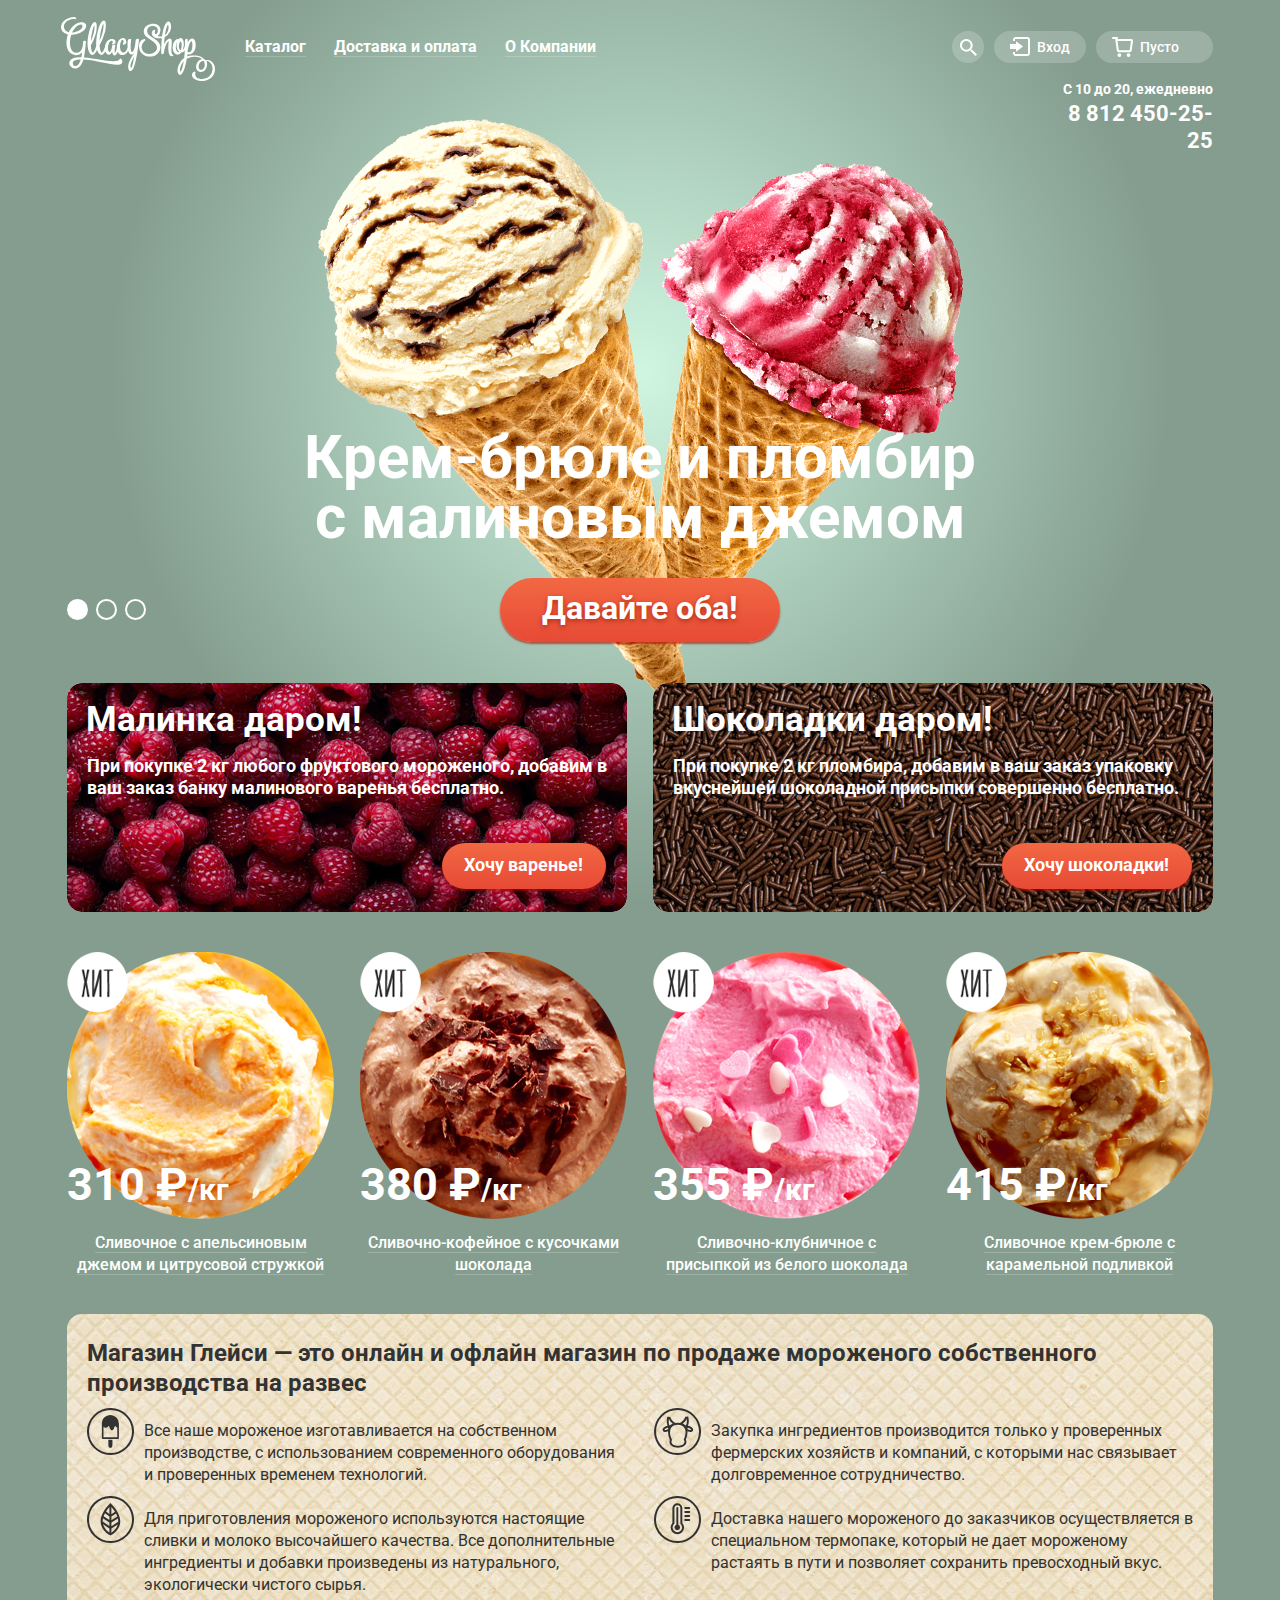
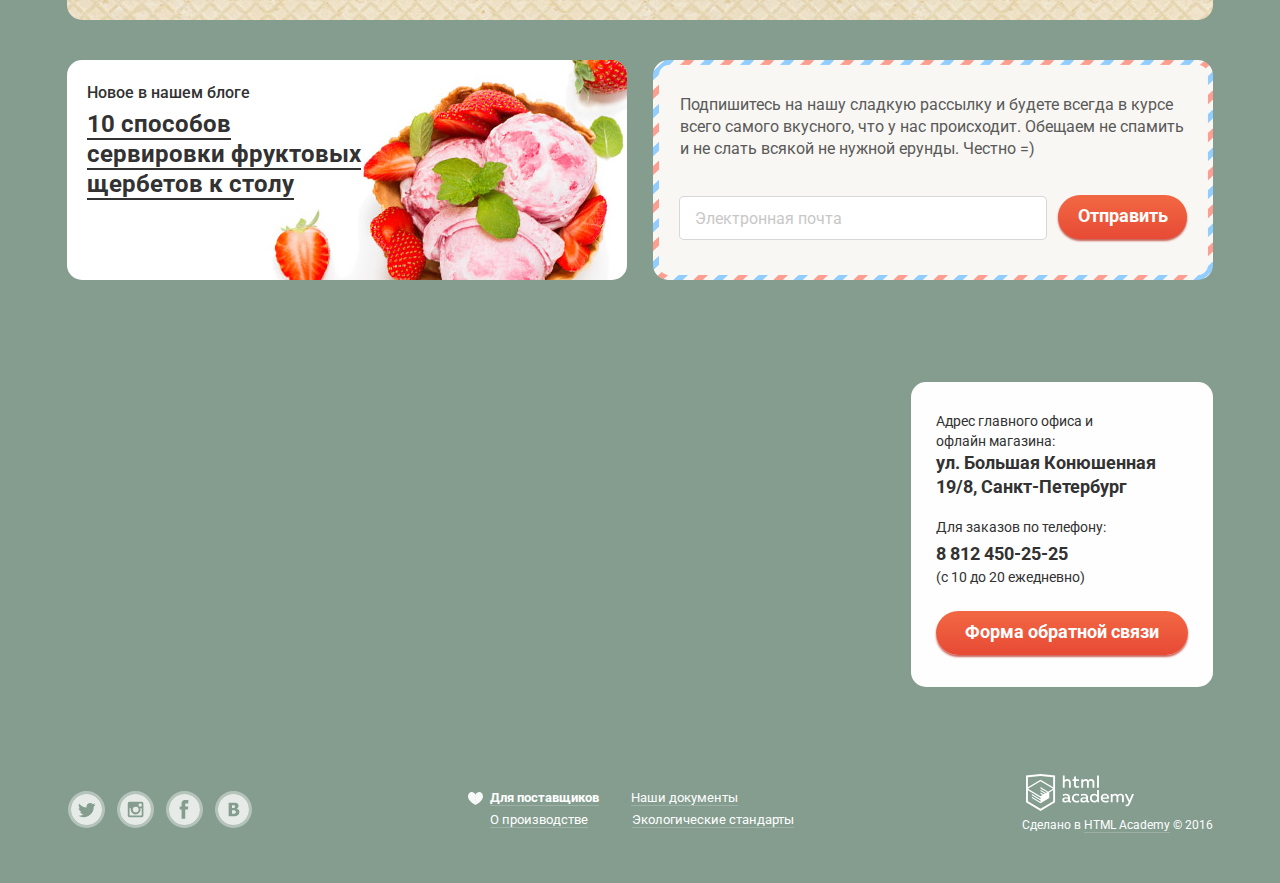
==== commit 8f226e4d: "sample" ====
--- a/index.html
+++ b/index.html
@@ -10,268 +10,250 @@
   <body>
   <!-- Все стили прописаны только для лучшего восприятия
     ↓ Шапка ↓ -->
-    <div class="wrapper">
-    <header class="page-header">
-      <div class="container clearfix">
-        <nav class="page-header-navigation">
-          <div class="page-header-logo">
-            <img src="img/header-logo.svg" alt="" width="154" height="64">
-          </div>
-          <ul class="navigation-list">
-            <li class="list-item list-item-catalog">
-              <a href="#">Каталог</a>
+    <div class="wrapper background-slide-1">
+      <header class="page-header">
+        <div class="container clearfix">
+          <nav class="page-header-navigation">
+            <div class="page-header-logo">
+              <img src="img/header-logo.svg" alt="" width="154" height="64">
+            </div>
+            <ul class="navigation-list">
+              <li class="list-item list-item-catalog">
+                <a href="#">Каталог</a>
               
-              <ul class="page-header-sub-nav">
-                <li class="sub-list-item new-items">
-                  <a href="#">Новинки</a>
-                </li>
-                <li class="sub-list-item">
-                  <a href="catalog.html">Сливочное</a>
-                </li>
-                <li class="sub-list-item">
-                  <a href="#">Щербеты</a>
-                </li>
-                <li class="sub-list-item">
-                  <a href="#">Фруктовый лед</a>
-                </li>
-                <li class="sub-list-item">
-                  <a href="#">Мелорин</a>
-                </li>
-              </ul>
+                <ul class="page-header-sub-nav">
+                  <li class="sub-list-item new-items">
+                    <a href="#">Новинки</a>
+                  </li>
+                  <li class="sub-list-item">
+                    <a href="catalog.html">Сливочное</a>
+                  </li>
+                  <li class="sub-list-item">
+                    <a href="#">Щербеты</a>
+                  </li>
+                  <li class="sub-list-item">
+                    <a href="#">Фруктовый лед</a>
+                  </li>
+                  <li class="sub-list-item">
+                    <a href="#">Мелорин</a>
+                  </li>
+                </ul>
               
-            </li>
-            <li class="list-item">
-              <a href="#">Доставка и оплата</a>
-            </li>
-            <li class="list-item">
-              <a href="#">О Компании</a>
-            </li>
-          </ul>
-        </nav>
-        <div class="page-header-user">
-          <button class="button-light button-search" type="button"></button>
-          <a class="button-light button-login" href="#">Вход</a>
-          <a class="button-light button-shopping-cart" href="#">Пусто</a>
-          <div class="box search-box">
-            <form action="https://echo.htmlacademy.ru" method="get">
-              <input class="input-field" type="search" name="search" placeholder="Что ищем?">
-              <button type="submit" hidden="true"></button>
+              </li>
+              <li class="list-item">
+                <a href="#">Доставка и оплата</a>
+              </li>
+              <li class="list-item">
+                <a href="#">О Компании</a>
+              </li>
+            </ul>
+          </nav>
+          <div class="page-header-user">
+            <button class="button-light button-search" type="button"></button>
+            <a class="button-light button-login" href="#">Вход</a>
+            <a class="button-light button-shopping-cart" href="#">Пусто</a>
+            <div class="box search-box">
+              <form action="https://echo.htmlacademy.ru" method="get">
+                <input class="input-field" type="search" name="search" placeholder="Что ищем?">
+                <button type="submit"></button>
+              </form>
+            </div>
+            <div class="box login-box">
+              <form class="clearfix" action="https://echo.htmlacademy.ru" method="post">
+                <input class="input-field" type="email" name="email-login" placeholder="Электронная почта" required>
+                <input class="input-field" type="password" name="password-login" placeholder="Пароль" required>
+                <button class="button-red button-sign-in" type="submit">Войти</button>
+                <div class="forgot">
+                  <a href="#">Забыли пароль?</a>
+                  <a href="#">Новая регистрация</a>
+                </div>
+              </form>
+            </div>
+          </div>
+          <div class="page-header-info">
+            <span class="info-time">С 10 до 20, ежедневно<br></span>
+            <a class="info-phone" href="tel:88124502525">8 812 450-25-25</a>
+          </div>
+          <!-- Слайдер -->
+          <div class="slider">
+            <input type="radio" name="switch" id="radio-1" checked>
+            <input type="radio" name="switch" id="radio-2">
+            <input type="radio" name="switch" id="radio-3">          
+            <div class="slider-inner">
+              <div class="slider-slides">
+                <div class="slider-slide" id="slide-1">
+                  <div class="slider-text">Крем-брюле и пломбир с малиновым джемом</div>
+                  <a class="button-red button-slider" href="#">Давайте оба!</a>
+                </div>
+                <div class="slider-slide" id="slide-2">
+                  <div class="slider-text">Шоколадный пломбир и лимонный сорбет</div>
+                  <a class="button-red button-slider" href="#">Давайте оба!</a>
+                </div>
+                <div class="slider-slide" id="slide-3">
+                  <div class="slider-text">Пломбир с помадкой и&nbsp;клубничный щербет</div>
+                  <a class="button-red button-slider" href="#">Давайте оба!</a>
+                </div>
+              </div>
+              <div class="slider-controls">            
+              <label for="radio-1"></label>
+              <label for="radio-2"></label>
+              <label for="radio-3"></label>
+            </div>
+            </div>
+          </div>
+        </div>
+      </header>
+      <!-- Основное содержание -->
+      <main class="container clearfix">
+        <!-- Баннеры с акциями -->
+        <div class="banners clearfix">
+          <div class="banners-left">
+            <h2>Малинка даром!</h2>
+            <p>При покупке 2 кг любого фруктового мороженого, добавим в ваш заказ банку малинового варенья бесплатно.</p>
+            <a class="button-red button-want" href="#">Хочу варенье!</a>
+          </div>
+          <div class="banners-right">
+            <h2>Шоколадки даром!</h2>
+            <p>При покупке 2 кг пломбира, добавим в ваш заказ упаковку вкуснейшей шоколадной присыпки совершенно бесплатно.</p>
+            <a class="button-red button-want" href="#">Хочу шоколадки!</a>
+          </div>
+        </div>
+        <!-- Блок самых популярных товаров -->
+        <div class="catalog clearfix">
+          <div class="catalog-item">
+            <img class="hit" src="img/hit.png" alt="Хит" width="61" height="61">
+            <div class="cost">
+              <span>310 &#8381;</span>/кг
+            </div>
+            <figure class="catalog-item-photo">
+              <img src="img/catalog-item-photo-1.png" alt="Сливочное с апельсиновым джемом и цитрусовой стружкой" width="267"   height="267">
+            </figure>
+            <p class="catalog-item-description"><span>Сливочное с апельсиновым джемом и цитрусовой стружкой</span></p>
+            <a class="button-red button-quick-view" href="#">Быстрый просмотр</a>
+          </div>
+        
+          <div class="catalog-item">
+            <img class="hit" src="img/hit.png" alt="Хит" width="61" height="61">
+            <div class="cost">
+              <span>380 &#8381;</span>/кг
+            </div>          
+            <figure class="catalog-item-photo">
+              <img src="img/catalog-item-photo-2.png" alt="Сливочно-кофейное с кусочками шоколада" width="267" height="267">
+            </figure>
+            <p class="catalog-item-description"><span>Сливочно-кофейное с кусочками шоколада</span></p>
+            <a class="button-red button-quick-view" href="#">Быстрый просмотр</a>
+          </div>
+        
+          <div class="catalog-item">
+            <img class="hit" src="img/hit.png" alt="Хит" width="61" height="61">
+            <div class="cost">
+              <span>355 &#8381;</span>/кг
+            </div>          
+            <figure class="catalog-item-photo">
+              <img src="img/catalog-item-photo-3.png" alt="Сливочно-клубничное с присыпкой из белого шоколада" width="267" height="267">
+            </figure>
+            <p class="catalog-item-description"><span>Сливочно-клубничное с присыпкой из белого шоколада</span></p>
+            <a class="button-red button-quick-view" href="#">Быстрый просмотр</a>
+          </div>
+        
+          <div class="catalog-item">
+            <img class="hit" src="img/hit.png" alt="Хит" width="61" height="61">
+            <div class="cost">
+              <span>415 &#8381;</span>/кг
+            </div>          
+            <figure class="catalog-item-photo">
+              <img src="img/catalog-item-photo-4.png" alt="Сливочное крем-брюле с карамельной подливкой" width="267" height="267">
+            </figure>
+            <p class="catalog-item-description"><span>Сливочное крем-брюле с карамельной подливкой</span></p>
+            <a class="button-red button-quick-view" href="#">Быстрый просмотр</a>
+          </div>
+        </div>
+        <!-- Блок описания и достоинств данного магазина -->
+        <div class="dignity clearfix">
+          <p class="dignity-title">Магазин Глейси — это онлайн и офлайн магазин по продаже мороженого собственного производства на   развес</p>
+          <div class="dignity-left">
+            <p class="dignity-description">Все наше мороженое изготавливается на собственном производстве, с использованием современного оборудования и проверенных временем технологий.</p>
+            <p class="dignity-description">Для приготовления мороженого используются настоящие сливки и молоко высочайшего качества. Все дополнительные ингредиенты и добавки произведены из натурального, экологически чистого сырья.</p>
+          </div>
+          <div class="dignity-right">
+            <p class="dignity-description">Закупка ингредиентов  производится только у проверенных фермерских хозяйств и компаний, с которыми нас связывает долговременное сотрудничество.</p>
+            <p class="dignity-description">Доставка нашего мороженого до заказчиков осуществляется в специальном термопаке, который не дает мороженому растаять в пути и позволяет сохранить превосходный вкус.</p>
+          </div>
+        </div>
+        <!-- Блок для новостей и подписки -->
+        <div class="content clearfix">
+          <div class="content-left">
+            <h2>Новое в нашем блоге</h2>
+            <a href="#">10 способов сервировки фруктовых щербетов к&nbsp;столу</a>
+          </div>
+          <div class="content-right">
+            <p>Подпишитесь на нашу сладкую рассылку и будете всегда в курсе всего самого вкусного, что у нас происходит. Обещаем не спамить и не слать всякой не нужной ерунды. Честно =)</p>
+            <form class="subscribe" action="https://echo.htmlacademy.ru" method="post">
+              <input class="input-field" type="email" name="email-subscribe" placeholder="Электронная почта" required>
+              <button class="button-red button-subscribe-send" type="submit">Отправить</button>
             </form>
           </div>
-          <div class="box login-box">
-            <form class="clearfix" action="https://echo.htmlacademy.ru" method="post">
-              <input class="input-field" type="email" name="email-login" placeholder="Электронная почта">
-              <input class="input-field" type="password" name="password-login" placeholder="Пароль">
-              <button class="button-red button-sign-in" type="submit">Войти</button>
-              <div class="forgot">
-                <a href="#">Забыли пароль?</a>
-                <a href="#">Новая регистрация</a>
-              </div>
-            </form>
-          </div>
-        </div>
-        <div class="page-header-info">
-          <span class="info-time">С 10 до 20, ежедневно</span>
-          <a class="info-phone" href="tel:8 812 450-25-25">8 812 450-25-25</a>
-        </div>
-        <!-- Слайдер -->
-        <div class="slider">
-          <input type="radio" name="switch" id="radio-1" checked>
-          <input type="radio" name="switch" id="radio-2">
-          <input type="radio" name="switch" id="radio-3">
-          <div class="slider-controls">            
-            <label for="radio-1"></label>
-            <label for="radio-2"></label>
-            <label for="radio-3"></label>
-          </div>
-          <div class="slider-inner">
-            <div class="slider-slides">
-              <div class="slider-slide">
-                <div class="promo-photo">
-                  <!-- Картинка -->
-                  <img src="img/promo-photo-1.png" alt="Крем-брюле и пломбир с малиновым джемом" width="647" height="584">
-                </div>
-                <div class="promo-text">
-                  <p>Крем-брюле и пломбир с малиновым джемом</p>
-                </div>
-              </div>
-              <div class="slider-slide">
-                <div class="promo-photo">
-                  <!-- Картинка -->
-                  <img src="img/promo-photo-2.png" alt="Шоколадный пломбир и лимонный сорбет" width="644" height="582">
-                </div>
-                <div class="promo-text">
-                  <p>Шоколадный пломбир и лимонный сорбет</p>
-                </div>
-              </div>
-              <div class="slider-slide">
-                <div class="promo-photo">
-                  <!-- Картинка -->
-                  <img src="img/promo-photo-3.png" alt="Пломбир с помадкой и клубничный щербет" width="639" height="582">
-                </div>
-                <div class="promo-text">
-                  <p>Пломбир с помадкой и клубничный щербет</p>
-                </div>
-              </div>
-            </div>
-          </div>
-          <a class="button-red button-slider" href="#">Давайте оба!</a> <!-- Кнопка везде одинаковая -->
-        </div>
+        </div>
+        <!-- Блок для коммуникации с магазином -->
+        <div class="location">
+          <iframe src="https://www.google.com/maps/embed?pb=!1m18!1m12!1m3!1d1998.60088584496!2d30.321978228144566!3d59.93876462299248!2m3!1f0!2f0!3f0!3m2!1i1024!2i768!4f13.1!3m3!1m2!1s0x4696310fca5ba729%3A0xea9c53d4493c879f!2z0JHQvtC70YzRiNCw0Y8g0JrQvtC90Y7RiNC10L3QvdCw0Y8g0YPQuy4sIDE5LCDQodCw0L3QutGCLdCf0LXRgtC10YDQsdGD0YDQsywgMTkxMTg2!5e0!3m2!1sru!2sru!4v1472201005609" width="1200" height="429" frameborder="0" style="border:0" allowfullscreen></iframe>
+          <div class="location-communication">
+            <p>
+              Адрес главного офиса и<br>
+              офлайн магазина:<br>
+              <b>ул. Большая Конюшенная<br>
+              19/8, Санкт-Петербург</b></p>
+            <p>
+              Для заказов по телефону:<br>
+              <a class="phone" href="tel:88124502525"><b>8 812 450-25-25</b></a><br>
+              <span>(с 10 до 20 ежедневно)</span>
+            </p>
+            <a class="button-red button-feedback" href="#">Форма обратной связи</a>
+          </div>        
+        </div>
+      </main>
+      <!-- Подвал -->
+      <footer class="page-footer">
+        <div class="container clearfix">
+          <div class="page-footer-social">
+            <a class="social-button social-button-tw" href="#" title="Мы в Твитер">Twitter</a>
+            <a class="social-button social-button-inst" href="#" title="Мы в Инстаграм">Instagram</a>
+            <a class="social-button social-button-fb" href="#" title="Мы в Фейсбук">Facebook</a>
+            <a class="social-button social-button-vk" href="#" title="Мы в Вконтакте">Vkontakte</a>
+          </div>
+          <div class="page-footer-menu">
+            <ul class="page-footer-list">
+              <li class="list-item-about">
+                <a href="#">Для поставщиков</a>
+                <a href="#">Наши документы</a>
+              </li>
+              <li class="list-item-about">
+                <a href="#">О производстве</a>
+                <a href="#">Экологические стандарты</a>
+              </li>
+            </ul>
+          </div>
+          <div class="page-footer-copyright">
+            <div class="page-footer-logo">
+              <a href="https://htmlacademy.ru/">
+                <img src="img/footer-logo.svg" alt="HTML Academy" width="108" height="38">
+              </a>
+            </div>
+            <p class="made-in">Сделано в <a href="https://htmlacademy.ru/">HTML Academy</a> &copy; 2016</p>
+          </div>
+        </div>
+      </footer>
+      <div class="box feedback-box">
+        <button class="feedback-box-close" type="button" title="Закрыть"></button>
+        <p>Мы обязательно вам ответим!</p>
+        <form action="https://echo.htmlacademy.ru" method="post">
+          <input class="input-field" type="text" name="name-feedback" placeholder="Как вас зовут?">
+          <input class="input-field" type="email" name="email-feedback" placeholder="Ваша почта для ответа?">
+          <textarea class="input-field input-field-commentary" name="commentary-feedback" placeholder="Напишите что-нибудь..."></textarea>
+          <button class="button-red button-feedback-send" type="submit">Отправить</button>
+        </form>
       </div>
-    </header>
-    <!-- Основное содержание -->
-    <main class="container clearfix">
-      <!-- Баннеры с акциями -->
-      <div class="banners clearfix">
-        <div class="banners-left">
-          <h2>Малинка даром!</h2>
-          <p>При покупке 2 кг любого фруктового мороженого, добавим в ваш заказ банку малинового варенья бесплатно.</p>
-          <a class="button-red button-want" href="#">Хочу варенье!</a>
-        </div>
-        <div class="banners-right">
-          <h2>Шоколадки даром!</h2>
-          <p>При покупке 2 кг пломбира, добавим в ваш заказ упаковку вкуснейшей шоколадной присыпки совершенно бесплатно.</p>
-          <a class="button-red button-want" href="#">Хочу шоколадки!</a>
-        </div>
-      </div>
-      <!-- Блок самых популярных товаров -->
-      <div class="catalog clearfix">
-        <div class="catalog-item">
-          <img class="hit" src="img/hit.png" alt="Хит" width="61" height="61">
-          <div class="cost">
-            <span>310 &#8381;</span>/кг
-          </div>
-          <figure class="catalog-item-photo">
-            <img src="img/catalog-item-photo-1.png" alt="Сливочное с апельсиновым джемом и цитрусовой стружкой" width="267" height="267">
-          </figure>
-          <p class="catalog-item-description"><span>Сливочное с апельсиновым джемом и цитрусовой стружкой</span></p>
-          <a class="button" href="#">Быстрый просмотр</a>
-        </div>
-        
-        <div class="catalog-item">
-          <img class="hit" src="img/hit.png" alt="Хит" width="61" height="61">
-          <div class="cost">
-            <span>380 &#8381;</span>/кг
-          </div>          
-          <figure class="catalog-item-photo">
-            <img src="img/catalog-item-photo-2.png" alt="Сливочно-кофейное с кусочками шоколада" width="267" height="267">
-          </figure>
-          <p class="catalog-item-description"><span>Сливочно-кофейное с кусочками шоколада</span></p>
-          <a class="button" href="#">Быстрый просмотр</a>
-        </div>
-        
-        <div class="catalog-item">
-          <img class="hit" src="img/hit.png" alt="Хит" width="61" height="61">
-          <div class="cost">
-            <span>355 &#8381;</span>/кг
-          </div>          
-          <figure class="catalog-item-photo">
-            <img src="img/catalog-item-photo-3.png" alt="Сливочно-клубничное с присыпкой из белого шоколада" width="267" height="267">
-          </figure>
-          <p class="catalog-item-description"><span>Сливочно-клубничное с присыпкой из белого шоколада</span></p>
-          <a class="button" href="#">Быстрый просмотр</a>
-        </div>
-        
-        <div class="catalog-item">
-          <img class="hit" src="img/hit.png" alt="Хит" width="61" height="61">
-          <div class="cost">
-            <span>415 &#8381;</span>/кг
-          </div>          
-          <figure class="catalog-item-photo">
-            <img src="img/catalog-item-photo-4.png" alt="Сливочное крем-брюле с карамельной подливкой" width="267" height="267">
-          </figure>
-          <p class="catalog-item-description"><span>Сливочное крем-брюле с карамельной подливкой</span></p>
-          <a class="button" href="#">Быстрый просмотр</a>
-        </div>
-      </div>
-      <!-- Блок описания и достоинств данного магазина -->
-      <div class="dignity clearfix">
-        <p class="dignity-title">Магазин Глейси — это онлайн и офлайн магазин по продаже мороженого собственного производства на развес</p>
-        <div class="dignity-left">
-          <p class="dignity-description">Все наше мороженое изготавливается на собственном производстве, с использованием современного оборудования и проверенных временем технологий.</p>
-          <p class="dignity-description">Для приготовления мороженого используются настоящие сливки и молоко высочайшего качества. Все дополнительные ингредиенты и добавки произведены из натурального, экологически чистого сырья.</p>
-        </div>
-        <div class="dignity-right">
-          <p class="dignity-description">Закупка ингредиентов  производится только у проверенных фермерских хозяйств и компаний, с которыми нас связывает долговременное сотрудничество.</p>
-          <p class="dignity-description">Доставка нашего мороженого до заказчиков осуществляется в специальном термопаке, который не дает мороженому растаять в пути и позволяет сохранить превосходный вкус.</p>
-        </div>
-      </div>
-      <!-- Блок для новостей и подписки -->
-      <div class="content clearfix">
-        <div class="content-left">
-          <h2>Новое в нашем блоге</h2>
-          <a href="#">10 способов сервировки фруктовых щербетов к&nbsp;столу</a>
-        </div>
-        <div class="content-right">
-          <p>Подпишитесь на нашу сладкую рассылку и будете всегда в курсе всего самого вкусного, что у нас происходит. Обещаем не спамить и не слать всякой не нужной ерунды. Честно =)</p>
-          <form class="subscribe" action="https://echo.htmlacademy.ru" method="post">
-            <input class="input-field" type="email" name="email-subscribe" placeholder="Электронная почта">
-            <button class="button-red button-subscribe-send" type="submit">Отправить</button>
-          </form>
-        </div>
-      </div>
-      <!-- Блок для коммуникации с магазином -->
-      <div class="location">
-        <img src="img/map-with-pin.jpg" alt="Как нас найти?" width="1200" height="430">
-        <!--<div class="location-pin">
-          <img class="pin" src="" alt="" width="" height="">
-        </div>-->
-        <div class="location-communication">
-          <p>
-            Адрес главного офиса и<br>
-            офлайн магазина:<br>
-            <b>ул. Большая Конюшенная<br>
-            19/8, Санкт-Петербург</b></p>
-          <p>
-            Для заказов по телефону:<br>
-            <a class="phone" href="tel:8 812 450-25-25"><b>8 812 450-25-25</b></a><br>
-            <span>(с 10 до 20 ежедневно)</span>
-          </p>
-          <a class="button-red button-feedback" href="#">Форма обратной связи</a>
-        </div>
-        <div class="box feedback-box">
-         <button class="feedback-box-close" type="button"></button>
-          <p>Мы обязательно вам ответим!</p>
-          <form action="https://echo.htmlacademy.ru" method="post">
-            <input class="input-field" type="text" name="name-feedback" placeholder="Как вас зовут?">
-            <input class="input-field" type="email" name="email-feedback" placeholder="Ваша почта для ответа?">
-            <textarea class="input-field input-field-commentary" name="commentary-feedback" placeholder="Напишите что-нибудь..."></textarea>
-            <button class="button-red button-feedback-send" type="submit">Отправить</button>
-          </form>
-        </div>
-      </div>
-    </main>
-    <!-- Подвал -->
-    <footer class="page-footer">
-      <div class="container clearfix">
-        <div class="page-footer-social">
-          <a class="social-button social-button-tw" href="#" title="Мы в Твитер">Twitter</a>
-          <a class="social-button social-button-inst" href="#" title="Мы в Инстаграм">Instagram</a>
-          <a class="social-button social-button-fb" href="#" title="Мы в Фейсбук">Facebook</a>
-          <a class="social-button social-button-vk" href="#" title="Мы в Вконтакте">Vkontakte</a>
-        </div>
-        <div class="page-footer-menu">
-          <ul class="page-footer-list">
-            <li class="list-item-about">
-              <a href="#">Для поставщиков</a>
-              <a href="#">Наши документы</a>
-            </li>
-            <li class="list-item-about">
-              <a href="#">О производстве</a>
-              <a href="#">Экологические стандарты</a>
-            </li>
-          </ul>
-        </div>
-        <div class="page-footer-copyright">
-          <div class="page-footer-logo">
-            <a href="https://htmlacademy.ru/">
-              <img src="img/footer-logo.svg" alt="HTML Academy" width="108" height="38">
-            </a>
-          </div>
-          <p class="made-in">Сделано в <a href="https://htmlacademy.ru/">HTML Academy</a> &copy; 2016</p>
-        </div>
-      </div>
-    </footer>
+      <div class="feedback-overlay"></div>
     </div>
     <script src="js/script.js" type="text/javascript"></script>
   </body>
--- a/css/style.css
+++ b/css/style.css
@@ -13,6 +13,11 @@
 
 p, h1, h2 {
   margin: 0;
+}
+
+img {
+  max-width: 100%;
+  height: auto;
 }
 
 body {
@@ -48,7 +53,26 @@
   padding: 8px 8px 0;
   margin: 0 auto;
   background-color: #849d8f;
+  background-image: -webkit-linear-gradient(rgba(255, 255, 255, 0.2), transparent 656px);
   background-image: linear-gradient(rgba(255, 255, 255, 0.2), transparent 656px);
+}
+
+.background-slide-1 {  
+  background-color: #849d8f;
+  background-image: -webkit-radial-gradient(50% 15%, circle, #cff6e1, #849d8f 530px);
+  background-image: radial-gradient(circle at 50% 15%, #cff6e1, #849d8f 530px);
+}
+
+.background-slide-2 {
+  background-color: #8996a6;
+  background-image: -webkit-radial-gradient(50% 15%, circle, #d6ebfd, #8996a6 530px);
+  background-image: radial-gradient(circle at 50% 15%, #d6ebfd, #8996a6 530px);
+}
+
+.background-slide-3 {
+  background-color: #9d8b84;
+  background-image: -webkit-radial-gradient(50% 15%, circle, #f9e4da, #9d8b84 530px);
+  background-image: radial-gradient(circle at 50% 15%, #f9e4da, #9d8b84 530px);
 }
 
 /*
@@ -87,6 +111,7 @@
 .page-header-navigation {
   float: left;
   width: 560px;
+/*  width: 853px;*/
   
 /*  background: rgba(255, 144, 5, 0.4);*/
 }
@@ -95,6 +120,7 @@
   position: relative;
   float: right;
   width: 560px;
+/*  width: 267px;*/
   min-height: 50px;
   font-size: 0;
   text-align: right;
@@ -106,13 +132,16 @@
   box-sizing: border-box;
   float: left;
   width: 396px;
+/*  width: 689px;*/
   min-height: 50px;  
   margin: 0;
   padding: 0;
   padding-top: 7px;
   padding-left: 14px;
   font-size: 0;
-  list-style: none;  
+  list-style: none;
+  position: relative;
+  z-index: 1;
 /*  background: rgba(255, 93, 5, 0.4);*/
 }
 
@@ -150,6 +179,16 @@
   border: none;
 }
 
+.list-item-catalog:hover > a::before {
+  content: "";
+  position: absolute;
+  bottom: -15px;
+  left: 0;
+  width: 100%;
+  height: 20px;
+  background: transparent;
+}
+
 .list-item > a:active {
   background: #ededed;
   box-shadow: inset 0 2px 1px #696969;
@@ -167,6 +206,7 @@
   width: 143px;
   height: 171px;
   background: #f8f7f4;
+  box-shadow: 0 20px 20px rgba(0, 0, 0, 0.4);
 }
 
 .page-header-sub-nav a {  
@@ -211,7 +251,7 @@
 
 .list-item-catalog:hover .page-header-sub-nav {
   z-index: 2;
-  top: 26px;
+  top: 31px;
   left: -20px;
   opacity: 1;
 }
@@ -241,14 +281,13 @@
   width: 148px;
   min-height: 50px;  
   margin-right: 16px;
-  
-/*  background: rgba(255, 93, 5, 0.4);*/
 }
 
 .page-header-logo img {
   position: absolute;
   top: -14px;
   left: -6px;
+  max-width: inherit;
 }
 
 .page-header-info {
@@ -269,19 +308,19 @@
   line-height: 24px;
   text-decoration: none;
   color: #ffffff;
-  white-space: nowrap;
 }
 
 .breadcrumbs {
+  clear: left;
   float: left;
   width: auto;
-  margin-top: 25px;  
+  margin-top: 25px;
   font-size: 0;
 }
 
 .breadcrumbs a {
   position: relative;
-  margin-right: 20px;
+  margin-right: 21px;
   font-size: 14px;
   line-height: 16px;
   font-weight: 400;
@@ -311,12 +350,12 @@
   border-bottom: 1px solid rgba(255, 255, 255, 0.2);
 }
 
-.breadcrumbs a.current {
+.breadcrumbs .current {
   border: none;
   cursor: default;
 }
 
-.breadcrumbs a.current::after {
+.breadcrumbs .current::after {
   display: none;
 }
 
@@ -324,11 +363,15 @@
   box-sizing: border-box;
   display: inline-block;
   vertical-align: top;
-  margin-left: 10px;
+  margin-right: 10px;
   font-size: 14px;
   line-height: 16px;
   font-weight: 500;
   text-decoration: none;
+}
+
+.page-header-user .button-light.button-shopping-cart {
+  margin-right: 0;
 }
 
 .button-light.button-search {
@@ -344,11 +387,19 @@
   background: #ffffff url("../img/icon-search-hover.svg") no-repeat 50% 50%;
 }
 
-/*
+.button-light.button-search:hover::after {
+  content: "";
+  position: absolute;
+  top: 0;
+  right: 0;
+  width: 100%;
+  height: 36px;
+  background: transparent;
+}
+
 .button-light.button-search:hover ~ .search-box {
   display: block;
 }
-*/
 
 .box {
   display: none;
@@ -361,7 +412,6 @@
 }
 
 .search-box {
-/*  display: block;*/
   top: 36px;
   left: -10px;
   width: 341px;
@@ -369,12 +419,20 @@
   padding: 20px 15px;
 }
 
+.search-box:hover {
+  display: block;
+}
+
 .search-box input[type="search"] {
   box-sizing: border-box;
   width: 311px;
   height: 44px;
   font-size: 14px;
   line-height: 24px;
+}
+
+.search-box button {
+  display: none;
 }
 
 .button-light.button-login {
@@ -410,13 +468,30 @@
   background: url("../img/icon-login-hover.svg") no-repeat;
 }
 
+.button-light.button-login:hover::after {
+  content: "";
+  position: absolute;
+  top: 0;
+  right: 0;
+  width: 100%;
+  height: 36px;
+  background: transparent;
+}
+
+.button-light.button-login:hover ~ .login-box {
+  display: block;
+}
+
 .login-box {
-/*  display: block;*/
   top: 36px;
   left: 156px;
   width: 277px;
   height: 214px;
   padding: 20px 17px 20px 19px;
+}
+
+.login-box:hover {
+  display: block;
 }
 
 .login-box input {
@@ -450,6 +525,12 @@
   font-weight: 400;
   text-decoration: none;
   border-bottom: 1px solid rgba(0, 0, 0, 0.3);
+}
+
+.forgot a:hover,
+.forgot a:active {
+  color: #e84d37;
+  border-color: #ec593c;
 }
 
 .button-light.button-shopping-cart {
@@ -489,8 +570,21 @@
   background-repeat: no-repeat, no-repeat;
 }
 
+.button-light.button-shopping-cart.full:hover::after {
+  content: "";
+  position: absolute;
+  top: 0;
+  right: 0;
+  width: 100%;
+  height: 36px;
+  background: transparent;
+}
+
+.button-light.button-shopping-cart.full:hover ~ .shopping-cart-box {
+  display: block;
+}
+
 .shopping-cart-box {
-/*  display: block;*/
   top: 36px;
   right: 0;
   width: 539px;
@@ -502,9 +596,19 @@
   color: #323232;
 }
 
+.shopping-cart-box:hover {
+  display: block;
+}
+
 .shopping-cart-row a {
   text-decoration: none;
   color: inherit;
+}
+
+.shopping-cart-row a:hover,
+.shopping-cart-row a:active {
+  color: #e84d37;
+  border-color: #ec593c;
 }
 
 .shopping-cart-row td {
@@ -603,67 +707,21 @@
 .slider {
   position: relative;
   float: left;  
-  width: 910px;
+  width: 1146px;
   height: 590px;  
-  margin: 10px 0 -26px;
-  
-/*  background: rgba(255, 0, 0, 0.5);*/
+  margin: -43px auto -20px;
 }
 
 .slider-slide {
-  position: relative;
-  float: left;  
-  width: 670px;  
-  height: 590px;
-  
-/*  background: rgba(0, 0, 255, 0.5);*/
-}
-
-.slider-slide .promo-photo {
-  text-align: center;
-}
-
-.slider-slides {
-  width: 2010px;
-  height: 590px;
-}
-
-.slider-inner {
-  position: relative;
-  width: 670px;
-  /*margin: 0 auto;*/
-  margin-left: auto;
-  overflow: hidden;
-}
-
-.slider-slide:last-child .promo-text {
-  left: 10px;
-  width: 650px;
-}
-
-.slider-slide:nth-child(2) .promo-text {
-  left: 10px;
-}
-
-.promo-photo img {
-}
-
-.promo-text {
-  position: absolute;
-  top: 310px;
-  margin: auto;
-  width: 670px;
-  
+  display: none;
+}
+
+.slider-text {
+  width: 690px;
+  margin: 0 auto;
+  margin-bottom: 30px;
   font-size: 60px;
-  line-height: 60px;
-  text-align: center;
-}
-
-.promo-text p {
-  margin: 0;
-  
-  color: #ffffff;
-  text-align: center;
+  line-height: 1em;
 }
 
 .slider input[type="radio"] {
@@ -672,13 +730,16 @@
 
 .slider-controls {
   position: absolute;
-  top: 480px;
-  font-size: 0px;
+  bottom: 83px;
+  left: 0;
+  z-index: 10;
+  font-size: 0;
   line-height: 0;
 }
 
 .slider-controls label {
   display: inline-block;
+  vertical-align: top;
   width: 17px;
   height: 17px;
   margin-right: 8px;
@@ -691,26 +752,39 @@
   cursor: pointer;
 }
 
+.slider-inner {
+  box-sizing: border-box;
+  height: 100%;
+  padding-top: 315px;
+  text-align: center;
+}
+
 .slider-controls label:hover {
   background: rgba(248,247, 244, 0.4);
 }
 
-#radio-1:checked ~ .slider-controls label[for="radio-1"],
-#radio-2:checked ~ .slider-controls label[for="radio-2"],
-#radio-3:checked ~ .slider-controls label[for="radio-3"] {
+#radio-1:checked ~ .slider-inner label[for="radio-1"],
+#radio-2:checked ~ .slider-inner label[for="radio-2"],
+#radio-3:checked ~ .slider-inner label[for="radio-3"] {
   background: #ffffff;
 }
 
-#radio-1:checked ~ .slider-inner .slider-slides {
-  transform: translate(0px);
-}
-
-#radio-2:checked ~ .slider-inner .slider-slides {
-  transform: translate(-670px);
-}
-
-#radio-3:checked ~ .slider-inner .slider-slides {
-  transform: translate(-1340px);
+#radio-1:checked ~ .slider-inner #slide-1,
+#radio-2:checked ~ .slider-inner #slide-2,
+#radio-3:checked ~ .slider-inner #slide-3 {
+  display: block;
+}
+
+#radio-1:checked ~ .slider-inner {
+  background: url("../img/promo-photo-1.png") no-repeat 50% 100%;
+}
+
+#radio-2:checked ~ .slider-inner {
+  background: url("../img/promo-photo-2.png")  no-repeat 50% 100%;
+}
+
+#radio-3:checked ~ .slider-inner {
+  background: url("../img/promo-photo-3.png")  no-repeat 50% 100%;
 }
 
 .button-red {
@@ -723,43 +797,30 @@
   text-decoration: none;
   font-weight: 700;
   color: #ffffff;
+  background-image: -webkit-linear-gradient(bottom, #e74a35, #f26843);
   background-image: linear-gradient(to top, #e74a35, #f26843);
   box-shadow: 0px 2px 2px rgba(172, 16, 0, 0.64);
   cursor: pointer;
 }
 
 .button-red:hover {
+  background-image: -webkit-linear-gradient(bottom, #ec6f5e, #f58669);
+  background-image: linear-gradient(to top, #ec6f5e, #f58669);
   box-shadow: 0px 2px 2px rgba(172, 16, 0, 1);
 }
-
-.button-red:hover::before {
-  content: "";
-  position: absolute;
-  top: 0;
-  left: 0;
-  width: 100%;
-  height: 100%;
-  border-radius: inherit;
-  background: rgba(255, 255, 255, 0.2);
-}
-
 .button-red:active {
+  background-image: -webkit-linear-gradient(bottom, #e1613e, #d84732);
+  background-image: linear-gradient(to top, #e1613e, #d84732);
   box-shadow: inset 0px 2px 2px rgba(172, 16, 0, 1);
 }
 
-.button-red:active::before {
-  background: rgba(0, 0, 0, 0.07);
-}
-
 .slider .button-slider {
   box-sizing: border-box;
-  position: absolute;
-  bottom: 66px;
-  left: 433px;
   width: 280px;
   height: 64px;
+  margin: 0 auto;
   padding-top: 8px;
-  text-shadow: 0px 2px 5px #a0200b;  
+  text-shadow: 0px 2px 5px rgba(160, 32, 11, 0.76);  
   font-size: 32px;
   line-height: 44px;  
   border-radius: 50px;
@@ -776,8 +837,22 @@
 //////////  */
 
 main.container {
-  position: relative;
-  z-index: 1;
+/*  background: blue;*/
+}
+
+main.container.inner {
+  position: relative;
+/*  border-bottom: 1px solid rgba(255, 255, 255, 0.3);*/
+/*  padding: 0 27px;*/
+}
+
+main.container.inner::after {
+  content: "";
+  position: absolute;
+  bottom: -1px;
+  width: inherit;
+  height: 1px;
+  background: rgba(255, 255, 255, 0.3);
 }
 
 /*  ////////  */
@@ -790,7 +865,7 @@
 .filters {
   width: 879px;
   min-height: 140px;
-  margin-bottom: 25px;
+  margin-bottom: 24px;
   font-size: 0;
 }
 
@@ -803,7 +878,7 @@
 
 .filters p {
   margin-bottom: 6px;
-  margin-left: 15px;
+  margin-left: 16px;
 }
 
 .filters .filter-col {
@@ -818,14 +893,10 @@
   margin-right: 0;
 }
 
-.filters-form {
-/*  background: rgba(0, 50, 0, 0.5);*/
-}
-
 .filters-form > div {
   display: inline-block;
   vertical-align: bottom;
-  margin-bottom: 15px;
+  margin-bottom: 16px;
   margin-right: 14px;
   font-size: 14px;
   line-height: 16px;
@@ -839,14 +910,44 @@
   background: rgba(248, 247, 244, 0.2);
 }
 
+.filter-sort {  
+  position: relative;
+}
+
 .filter-sort .filter-sort-content {
   box-sizing: border-box;
-  width: 194px;
+  width: 193px;
   height: 36px;
-  padding-left: 10px;
-  padding-bottom: 2px;
-  
+  padding-left: 15px;
   color: #ffffff;
+  -webkit-appearance: none;
+  -moz-appearance: none;
+  appearance: none;
+}
+
+.filter-sort .filter-sort-content::-ms-expand {
+  display: none;
+}
+
+.filter-sort-triangle {
+  position: absolute;
+  bottom: 15px;
+  right: 15px;
+  width: 0px;
+  height: 0px;
+  border-top: 5px solid #ffffff;
+  border-bottom: 5px solid;
+  border-left: 4px solid;
+  border-right: 4px solid;
+  border-bottom-width: 0;
+  border-left-color: transparent;
+  border-right-color: transparent;
+  cursor: pointer;
+}
+
+.filter-sort-content:hover ~ .filter-sort-triangle,
+.filter-sort-content:focus ~ .filter-sort-triangle {
+  border-top-color: #333333;
 }
 
 .filter-sort .filter-sort-content:hover {
@@ -865,11 +966,69 @@
   line-height: 16px;
 }
 
-.filter-cost input {
+.filter-cost {
+  height: 56px;
+}
+
+.filter-cost .filter-cost-controls {
+  padding-left: 15px;
+  margin-bottom: 6px;
+  margin-top: -2px;
+  width: 205px;
+}
+
+.filter-cost-controls input[type="text"] {
+  width: 25px;
+  background: transparent;
+  color: #ffffff;
+}
+
+.filter-cost .filter-range {
+  box-sizing: border-box;
+  position: relative;
   width: 220px;
   height: 36px;
-  margin: 0;
-  vertical-align: middle;
+  padding: 16px 16px;
+}
+
+.filter-range .scale {
+  height: 4px;
+  background: rgba(248, 247, 244, 0.5);
+}
+
+.filter-range .bar {
+  margin-left: 34px;
+  width: 97px;
+  height: inherit;
+  background: #f8f7f4;
+}
+
+.filter-range .toggle {
+  content: "";
+  position: absolute;
+  top: 8px;
+  left: 0;
+  width: 20px;
+  height: 20px;
+  border-radius: 50%;
+  background: #f8f7f4;
+  box-shadow: 0 2px 2px rgba(0, 0, 0, 0.2);
+  cursor: pointer;
+}
+
+.filter-range .toggle-min {
+  left: 34px;
+}
+
+.filter-range .toggle-max {
+  left: 131px;
+}
+
+.filter-range .toggle:hover {
+  width: 24px;
+  height: 24px;
+  margin-top: -2px;
+  margin-left: -2px;
 }
 
 .filter-fat-content {
@@ -948,6 +1107,7 @@
   height: 5px;
   border-bottom: 2px solid #ffffff;
   border-left: 2px solid #ffffff;
+  -webkit-transform: rotate(-45deg);
   transform: rotate(-45deg);
 }
 
@@ -975,7 +1135,6 @@
 .filters .button {
   width: 144px;
   height: 36px;
-/*  padding-top: 0px;*/
   
   border: 2px solid #ffffff;
   color: #ffffff;
@@ -995,16 +1154,64 @@
 }
 
 .catalog {
-/*  background: rgba(255, 10, 0, 0.3);*/
+  font-size: 0;
+/*  border-bottom: 1px solid rgba(255, 255, 255, 0.3);*/
 }
 
 .catalog-item {
   position: relative;
-  float: left;
+  display: inline-block;
+  vertical-align: top;
   width: 267px;
   min-height: 330px;
   margin-right: 26px;
   margin-bottom: 32px;
+  font-size: 16px;
+  line-height: 22px;
+  cursor: pointer;
+}
+
+.catalog-item:hover .catalog-item-photo {
+  position: relative;
+  z-index: 4;
+}
+
+.catalog-item:hover .cost {
+  z-index: 5;
+}
+
+.catalog-item:hover::before {
+  content: "";
+  position: absolute;
+  z-index: 3;
+  top: -6px;
+  left: -13px;
+  width: 293px;
+  min-height: 122.7%;
+  background: rgba(248, 247, 244, 0.3);
+}
+
+.catalog-item:hover span {
+  border: none;
+}
+
+.catalog-item:hover .button-quick-view {
+  display: block;
+  z-index: 4;
+}
+
+.button-quick-view {
+  box-sizing: border-box;
+  position: absolute;
+  bottom: -50px;
+  left: 50%;
+  margin-left: -100px;
+  padding-top: 10px;
+  width: 200px;
+  height: 44px;
+  font-size: 18px;
+  line-height: 24px;
+  border-radius: 20px;
 }
 
 .catalog-item:nth-child(4n) {
@@ -1024,12 +1231,17 @@
   line-height: 1em;
 }
 
-.catalog-item .button {
+.catalog-item .button-quick-view {
   display: none;
 }
 
 .catalog-item-photo {
   margin: 0;
+}
+
+.catalog-item-photo img {
+  width: 267px;
+  height: 267px;
 }
 
 .catalog-item-description {
@@ -1045,22 +1257,19 @@
 
 .catalog-pagination {
   float: right;
-/*
-  width: 190px;
-  height: 26px;
-*/
-  margin-top: 42px;
+  margin-top: 43px;
   margin-bottom: 30px;
-  font-size: 0;  
+  margin-right: -8px;
+  font-size: 0;
 }
 
 .catalog-pagination .pagination-button {
   box-sizing: border-box;
   display: inline-block;
   vertical-align: middle;
-  width: 27px;
+  width: 26px;
   height: 26px;
-  margin-left: 2px;
+  margin-left: 3px;
   padding: 4px;  
   font-size: 16px;
   line-height: 18px;
@@ -1072,22 +1281,31 @@
   background-color: transparent;  
 }
 
-.catalog-pagination .pagination-button.current {
+.catalog-pagination .current-page {
   color: #323232;
   background: #ffffff;
-  cursor: default;
-}
-
-.catalog-pagination a.pagination-button:hover {
+  pointer-events: none;
+}
+
+.catalog-pagination .current {
+  opacity: 0.2;
+  pointer-events: none;
+}
+
+.catalog-pagination .pagination-button:hover {
   background-color: rgba(255, 255, 255, 0.2);
 }
 
-.pagination-button.previous {
-  background: url("../img/arrow-left.svg") no-repeat 40% 50%;
-}
-
-.pagination-button.next {
-  background: url("../img/arrow-right.svg") no-repeat 60% 50%;
+.catalog-pagination .previous {
+  background: url("../img/arrow.svg") no-repeat 50% 50%;
+  margin-right: 4px;
+}
+
+.catalog-pagination .next {
+  background: url("../img/arrow.svg") no-repeat 50% 50%;
+  -webkit-transform: rotate(180deg);
+  transform: rotate(180deg);
+  margin-left: 6px;
 }
 
 /*  ////////  */
@@ -1144,6 +1362,12 @@
   position: absolute;
   top: 0px;
   left: 0px;
+  width: 61px;
+  height: 61px;
+}
+
+.catalog-item:hover .hit {
+  z-index: 5;
 }
 
 .dignity {
@@ -1208,7 +1432,7 @@
 }
 
 .content {
-  margin-bottom: 39px;
+  margin-bottom: 40px;
 }
 
 .content-left {
@@ -1238,11 +1462,7 @@
   border-bottom: 2px solid #323232;
 }
 
-.content-left a:hover {
-  color: #e84d37;
-  border-color: #ec593c;
-}
-
+.content-left a:hover,
 .content-left a:active {
   color: #e84d37;
   border-color: #ec593c;
@@ -1267,8 +1487,23 @@
   border-radius: 5px;
   padding: 10px 15px;
   border: 1px solid rgba(178, 178, 178, 0.52);
+  color: #323232;
+  background: #ffffff;
+  font-weight: 700;
+}
+
+.input-field::-webkit-input-placeholder {
   color: #999999;
-  background: #ffffff;
+  font-weight: 400;
+}
+
+.input-field::-moz-placeholder {
+  color: #999999;
+  font-weight: 400;
+}
+
+.input-field:-ms-input-placeholder {
+  color: #999999;
   font-weight: 400;
 }
 
@@ -1282,6 +1517,10 @@
   padding-left: 14px;
   padding-right: 14px;
   border: 2px solid rgba(46, 136, 228, 0.52);
+}
+
+.input-field:required {
+  box-shadow: none;
 }
 
 .subscribe input[type="email"] {
@@ -1309,19 +1548,14 @@
 .location {
   position: relative;
   width: 1200px;
-  min-height: 430px;
-  margin-left: -27px;  
-/*
-  font-size: 0px;
-  line-height: 0px;
-*/
-  
+  min-height: 429px;
+  margin-left: -27px; 
 }
 
 .location-communication {
   box-sizing: border-box;
   position: absolute;
-  top: 63px;
+  top: 62px;
   right: 27px;
   width: 302px;  
   min-height: 305px;
@@ -1369,10 +1603,12 @@
 }
 
 .feedback-box {
-/*  display: block;*/
-  top: -1545px;
-  left: 602px;
+  position: fixed;
+  z-index: 10;
+  top: 50%;
+  left: 50%;
   margin-left: -239px;
+  margin-top: -221px;
   width: 477px;
   height: 442px;
   padding: 16px 24px;
@@ -1382,6 +1618,17 @@
   line-height: 24px;
 }
 
+.feedback-box-show {
+  display: block;
+  -webkit-animation: showing 0.5s linear;
+          animation: showing 0.5s linear;
+}
+
+.feedback-box-error {
+  -webkit-animation: shake 0.5s linear;
+          animation: shake 0.5s linear;
+}
+
 .feedback-box p {
   font-size: 24px;
   line-height: 28px;
@@ -1392,13 +1639,33 @@
 
 .feedback-box-close {
   position: absolute;
-  top: 15px;
-  right: 16px;
-  width: 17px;
-  height: 17px;
-  background: url("../img/icon-delete.svg") no-repeat 50% 50%;
-  background-size: cover;
+  top: 13px;
+  right: 13px;
+  width: 22px;
+  height: 22px;
+  background: transparent;
   cursor: pointer;
+}
+
+.feedback-box-close::before,
+.feedback-box-close::after {
+  top: 10px;
+  left: 0px;
+  content: "";
+  position: absolute;
+  width: 22px;
+  height: 2px;
+  background: #070707;
+}
+
+.feedback-box-close::before {
+  -webkit-transform: rotate(45deg);
+  transform: rotate(45deg);
+}
+
+.feedback-box-close::after {
+  -webkit-transform: rotate(-45deg);
+  transform: rotate(-45deg);
 }
 
 .feedback-box input {
@@ -1421,13 +1688,89 @@
 }
 
 .button-feedback-send {
-  left: 100%;
   width: 138px;
   height: 44px;
   border-radius: 25px;
   font-size: 18px;
   line-height: 24px;
-  margin-left: -138px;
+  margin-left: 290px;
+  bottom: 0;
+}
+
+.feedback-overlay {
+  display: none;
+  position: fixed;
+  top: 0;
+  left: 0;
+  width: 100%;
+  height: 100%;
+  z-index: 9;
+  background: rgba(0, 0, 0, 0.3);
+  cursor: pointer;
+}
+
+.feedback-overlay-show {
+  display: block;
+}
+
+@-webkit-keyframes showing {
+  0% {
+    opacity: 0;
+    -webkit-transform: translateY(600px);
+            transform: translateY(600px);
+  }
+  100% {
+    opacity: 1;
+    -webkit-transform: translateY(0px);
+            transform: translateY(0px);
+  }
+}
+
+@keyframes showing {
+  0% {
+    opacity: 0;
+    -webkit-transform: translateY(600px);
+            transform: translateY(600px);
+  }
+  100% {
+    opacity: 1;
+    -webkit-transform: translateY(0px);
+            transform: translateY(0px);
+  }
+}
+
+@-webkit-keyframes shake {
+  0%, 100% {
+    -webkit-transform: translateX(0px);
+            transform: translateX(0px);
+  }
+  10%, 30%, 50%, 70%, 90% {
+    -webkit-transform: translateX(10px);
+            transform: translateX(10px);
+    background: #f83e3e;
+  }
+  20%, 40%, 60%, 80% {
+    -webkit-transform: translateX(-10px);
+            transform: translateX(-10px);
+    background: #f83e3e;
+  }
+}
+
+@keyframes shake {
+  0%, 100% {
+    -webkit-transform: translateX(0px);
+            transform: translateX(0px);
+  }
+  10%, 30%, 50%, 70%, 90% {
+    -webkit-transform: translateX(10px);
+            transform: translateX(10px);
+    background: #f83e3e;
+  }
+  20%, 40%, 60%, 80% {
+    -webkit-transform: translateX(-10px);
+            transform: translateX(-10px);
+    background: #f83e3e;
+  }
 }
 
 /*  //////////
@@ -1529,11 +1872,11 @@
 .list-item-about:first-child a:first-child::before {
   content: "";
   position: absolute;
-  width: 15px;
+  width: 18px;
   height: 13px;
   left: -22px;
   top: 2px;
-  background: url("../img/icon-heart.svg") no-repeat 50% 50%;
+  background: url("../img/icon-heart.svg") no-repeat 0px 0px;
 }
 
 .list-item-about:last-child a:first-child {
@@ -1555,10 +1898,6 @@
   width: 108px;
   height: 38px;
   margin: 0 auto 4px;
-/*
-  margin-bottom: 4px;
-  margin-left: 77px;
-*/
 }
 
 .page-footer-copyright .made-in {
@@ -1570,4 +1909,3 @@
   text-decoration: none;
   border-bottom: 1px solid rgba(255, 255, 255, 0.2);
 }
-
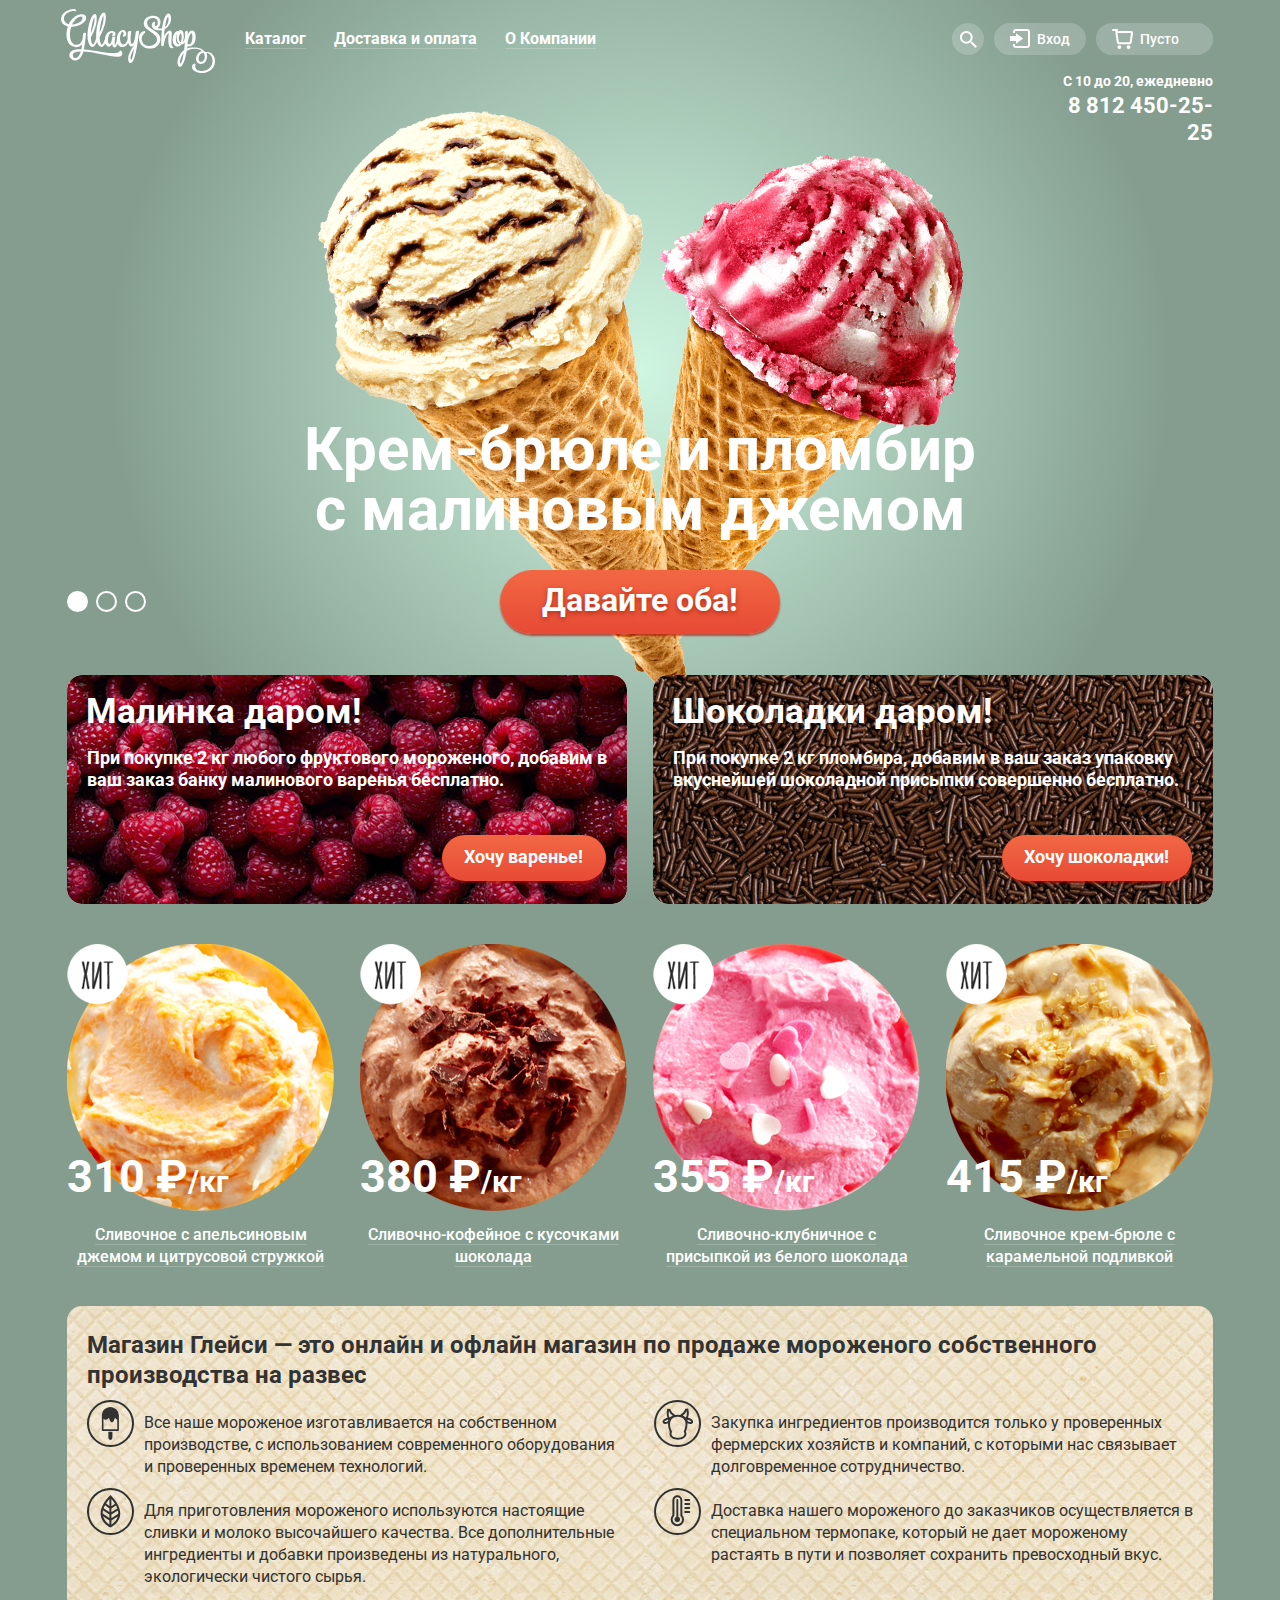
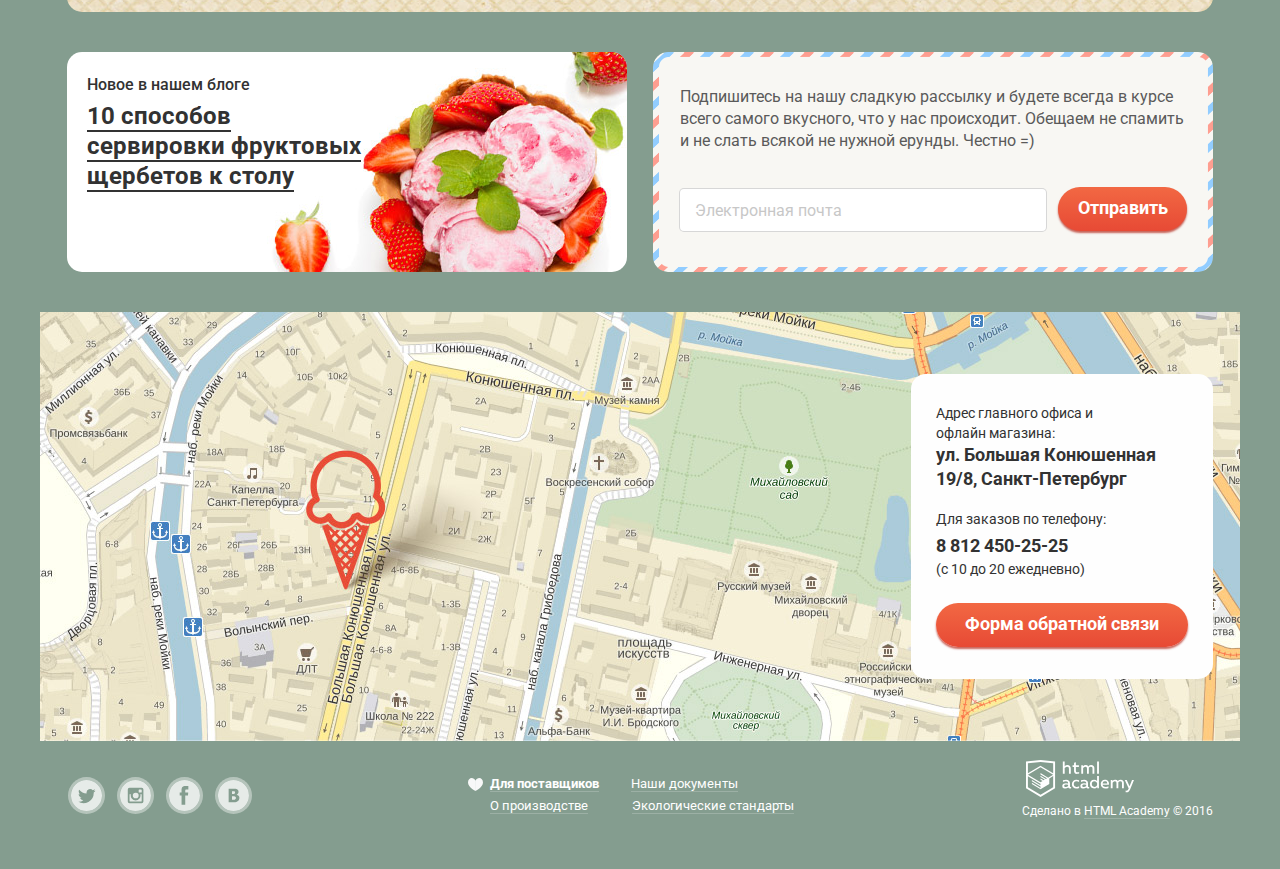
==== commit 5cf3015e: "Минимизация" ====
--- a/index.html
+++ b/index.html
@@ -5,11 +5,10 @@
     <title>Магазин «Глэйси»</title>
     <link href="https://fonts.googleapis.com/css?family=Roboto:400,500,700&subset=cyrillic" rel="stylesheet" type="text/css">
     <link href="css/normalize.css" rel="stylesheet" type="text/css">
-    <link href="css/style.css" rel="stylesheet" type="text/css">
+    <link href="css/style.min.css" rel="stylesheet" type="text/css">
   </head>
   <body>
-  <!-- Все стили прописаны только для лучшего восприятия
-    ↓ Шапка ↓ -->
+  <!-- ↓ Шапка ↓ -->
     <div class="wrapper background-slide-1">
       <header class="page-header">
         <div class="container clearfix">
@@ -255,6 +254,6 @@
       </div>
       <div class="feedback-overlay"></div>
     </div>
-    <script src="js/script.js" type="text/javascript"></script>
+    <script src="js/script.min.js." type="text/javascript"></script>
   </body>
 </html>
--- a/css/style.min.css
+++ b/css/style.min.css
@@ -0,0 +1 @@
+*,:active,:focus{border:none;outline:none}h1,h2,p{margin:0}img{max-width:100%;height:auto}body{font-family:"Roboto","Tahoma",sans-serif;font-size:16px;line-height:22px;font-weight:700;color:#fff}h1,h2{font-size:35px;line-height:41px}.wrapper{box-sizing:border-box;display:table;width:100%;margin:0 auto;background-color:#849d8f;background-image:-webkit-linear-gradient(rgba(255,255,255,.2),transparent 656px);background-image:linear-gradient(rgba(255,255,255,.2),transparent 656px)}.background-slide-1{background-color:#849d8f;background-image:-webkit-radial-gradient(50% 15%,circle,#cff6e1,#849d8f 530px);background-image:radial-gradient(circle at 50% 15%,#cff6e1,#849d8f 530px)}.background-slide-2{background-color:#8996a6;background-image:-webkit-radial-gradient(50% 15%,circle,#d6ebfd,#8996a6 530px);background-image:radial-gradient(circle at 50% 15%,#d6ebfd,#8996a6 530px)}.background-slide-3{background-color:#9d8b84;background-image:-webkit-radial-gradient(50% 15%,circle,#f9e4da,#9d8b84 530px);background-image:radial-gradient(circle at 50% 15%,#f9e4da,#9d8b84 530px)}.container{width:1146px;padding:0 27px;margin:0 auto}.clearfix::after{content:"";display:table;clear:both}.page-header{padding-top:23px}.page-header-navigation{float:left;width:560px}.navigation-list,.page-header-user{min-height:50px;font-size:0;position:relative}.page-header-user{text-align:right;float:right;width:560px}.navigation-list{box-sizing:border-box;float:left;width:396px;margin:0;padding:7px 0 0 14px;list-style:none;z-index:1}.navigation-list ul{margin:0;padding:0}.navigation-list li{display:inline-block;vertical-align:top;margin-right:28px}.navigation-list li:last-child{margin-right:0}.navigation-list a{display:block;font-size:16px;line-height:18px;text-decoration:none;color:#fff;border-bottom:1px solid rgba(255,255,255,.2)}.list-item:active>a,.list-item:hover>a{padding:8px 14px;margin:-8px -14px;border-radius:25px;background:#f7f6f3;color:#333;border:none}.list-item-catalog:hover>a::before{content:"";position:absolute;bottom:-15px;left:0;width:100%;height:20px;background:0 0}.list-item>a:active{background:#ededed;box-shadow:inset 0 2px 1px #696969}.navigation-list>.list-item,main.container.inner{position:relative}.page-header-sub-nav{position:absolute;left:-9999px;opacity:0;border-radius:5px;width:143px;height:171px;background:#f8f7f4;box-shadow:0 20px 20px rgba(0,0,0,.4)}.page-header-sub-nav a{border:none;box-sizing:border-box;width:143px;height:32px;padding-top:7px;padding-left:21px;font-size:14px;line-height:16px;color:#323232;font-weight:400}.sub-list-item:hover a{background:#fbded8}.new-items a{position:relative;height:30px;margin-top:5px;margin-bottom:4px;padding-top:5px;font-weight:700}.new-items a::after{content:"";position:absolute;left:50%;margin-left:-64px;bottom:0;width:128px;height:1px;background:rgba(53,53,53,.2)}.list-item-catalog:hover .page-header-sub-nav{z-index:2;top:31px;left:-20px;opacity:1}.sub-list-item a:active{background:#f6b5a5}.list-item.current>a{padding:8px 14px;margin:-8px -14px;border-radius:25px;border:none}.list-item.current>a,.sub-list-item.current a{color:#fff;background:#d07058}.page-header-logo{position:relative;float:left;width:148px;min-height:50px;margin-right:16px}.page-header-logo img{position:absolute;top:-14px;left:-6px;max-width:inherit}.page-header-info{float:right;width:170px;font-size:0;line-height:15px;text-align:right}.page-header-info .info-time{font-size:14px;line-height:16px}.breadcrumbs a,.page-header-info .info-phone{font-size:22px;line-height:24px;text-decoration:none;color:#fff}.breadcrumbs{clear:left;float:left;width:auto;margin-top:25px;font-size:0}.breadcrumbs a{position:relative;margin-right:21px;font-size:14px;line-height:16px;font-weight:400;border-bottom:1px solid rgba(255,255,255,.2)}.breadcrumbs a::after{content:"»";position:absolute;right:-15px;pointer-events:none}.breadcrumbs a:not(:last-child):active,.breadcrumbs a:not(:last-child):hover{color:#ffbc9e;border-color:rgba(249,172,159,.3)}.breadcrumbs a:active::after,.breadcrumbs a:hover::after{color:#fff}.breadcrumbs .current{border:none;cursor:default}.box,.breadcrumbs .current::after,.search-box button{display:none}.page-header-user .button-light{box-sizing:border-box;display:inline-block;vertical-align:top;margin-right:10px;font-size:14px;line-height:16px;font-weight:500;text-decoration:none}.page-header-user .button-light.button-shopping-cart{margin-right:0}.button-light.button-search{position:relative;width:32px;height:32px;border-radius:50%;background:rgba(255,255,255,.2) url(../img/icon-search.svg) no-repeat 50% 50%;cursor:pointer}.button-light.button-search:hover{background:#fff url(../img/icon-search-hover.svg) no-repeat 50% 50%}.button-light.button-search:hover::after{content:"";position:absolute;top:0;right:0;width:100%;height:36px;background:0 0}.button-light.button-login:hover~.login-box,.button-light.button-search:hover~.search-box,.search-box:hover{display:block}.box{box-sizing:border-box;position:absolute;z-index:2;border-radius:5px;background:#f8f7f4;box-shadow:0 20px 20px rgba(0,0,0,.4)}.search-box{top:36px;left:-10px;width:341px;height:84px;padding:20px 15px}.search-box input[type=search]{box-sizing:border-box;width:311px;height:44px;font-size:14px;line-height:24px}.button-light.button-login{position:relative;width:92px;height:32px;padding-top:8px;padding-right:16px;padding-left:35px;font-weight:500;color:#fff;border-radius:25px;background:rgba(255,255,255,.2);cursor:pointer}.button-light.button-login::before{content:"";position:absolute;top:6px;left:16px;width:20px;height:19px;background:url(../img/icon-login.svg) no-repeat}.button-light.button-login:hover{color:#323232;background:#f8f7f4}.button-light.button-login:hover::before{background:url(../img/icon-login-hover.svg) no-repeat}.button-light.button-login:hover::after,.button-light.button-shopping-cart.full:hover::after{content:"";position:absolute;top:0;right:0;width:100%;height:36px;background:0 0}.login-box{top:36px;left:156px;width:277px;height:214px;padding:20px 17px 20px 19px}.button-light.button-shopping-cart.full:hover~.shopping-cart-box,.login-box:hover{display:block}.login-box input{width:100%;height:44px;font-size:14px;line-height:24px;margin-bottom:20px}.button-sign-in{float:left;width:100px;height:44px;font-size:18px;padding-top:2px;line-height:24px;border-radius:20px}.forgot{float:right;width:120px;font-size:13px;line-height:21px;text-align:left}.forgot a{color:#323232;font-weight:400;text-decoration:none;border-bottom:1px solid rgba(0,0,0,.3)}.content-left a:active,.content-left a:hover,.forgot a:active,.forgot a:hover,.shopping-cart-row a:active,.shopping-cart-row a:hover{color:#e84d37;border-color:#ec593c}.button-light.button-shopping-cart{position:relative;width:117px;height:32px;padding-top:8px;text-align:left;padding-left:44px;font-weight:500;color:#fff;border-radius:25px;background:rgba(255,255,255,.2);cursor:default}.button-light.button-shopping-cart::before{content:"";position:absolute;top:6px;left:16px;width:21px;height:20px;background:url(../img/icon-shopping-cart-empty.svg) no-repeat}.button-light.button-shopping-cart.full{padding-left:43px;color:#323232;background:#f8f7f4;cursor:pointer}.button-light.button-shopping-cart.full::before{background-image:url(../img/icon-shopping-cart-full-border.svg),url(../img/icon-shopping-cart-full-inner.svg);background-position:0 0,5px 4px;background-repeat:no-repeat,no-repeat}.shopping-cart-box{top:36px;right:0;width:539px;min-height:242px;padding:18px 14px 20px 15px;font-size:13px;line-height:16px;font-weight:400;color:#323232}.shopping-cart-box:hover{display:block}.shopping-cart-row a{text-decoration:none;color:inherit}.shopping-cart-row td{vertical-align:top;padding:0 0 10px}.shopping-cart-row:last-child td{padding-bottom:14px}.shopping-cart-row td:not(:nth-child(2)){padding-top:9px}.shopping-cart-list{width:510px;text-align:center;border-bottom:1px solid #cacac7;margin-bottom:14px}.shopping-cart-row td.column-product-delete{width:17px;text-align:left;padding-left:3px;padding-top:8px}.product-delete{width:11px;height:11px;background:url(../img/icon-delete.svg) no-repeat 50% 50%;border:none;cursor:pointer}td.column-product-photo{font-size:0;width:40px;text-align:center}.column-product-photo img{border-radius:50%}td.column-product-title{width:auto;text-align:left;padding-left:6px;padding-right:5px}.column-product-set{width:110px;text-align:center}.column-product-set span{color:#999}.column-product-cost{width:85px;text-align:center}.purchase{float:right}.total-cost{text-align:right;margin-bottom:14px;font-size:15px;line-height:18px;font-weight:700;margin-right:-2px}.button-issue-order{box-sizing:border-box;width:170px;height:44px;padding-top:10px;border-radius:20px;font-size:18px;line-height:24px;font-weight:700}.slider{position:relative;float:left;width:1146px;height:590px;margin:-43px auto -20px}.slider input[type=radio],.slider-slide{display:none}.slider-text{width:690px;margin:0 auto 30px;font-size:60px;line-height:1em}.slider-controls{position:absolute;bottom:83px;left:0;z-index:10;font-size:0;line-height:0}.slider-controls label{display:inline-block;vertical-align:top;width:17px;height:17px;margin-right:8px;line-height:0;border-radius:50%;background:0 0;border:2px solid #fff;cursor:pointer}.slider-inner{box-sizing:border-box;height:100%;padding-top:315px;text-align:center}.slider-controls label:hover{background:rgba(248,247,244,.4)}#radio-1:checked~.slider-inner label[for=radio-1],#radio-2:checked~.slider-inner label[for=radio-2],#radio-3:checked~.slider-inner label[for=radio-3]{background:#fff}#radio-1:checked~.slider-inner #slide-1,#radio-2:checked~.slider-inner #slide-2,#radio-3:checked~.slider-inner #slide-3{display:block}#radio-1:checked~.slider-inner{background:url(../img/promo-photo-1.png) no-repeat 50% 100%}#radio-2:checked~.slider-inner{background:url(../img/promo-photo-2.png) no-repeat 50% 100%}#radio-3:checked~.slider-inner{background:url(../img/promo-photo-3.png) no-repeat 50% 100%}.button-red{position:relative;display:inline-block;vertical-align:bottom;text-align:center;text-decoration:none;font-weight:700;color:#fff;background-image:-webkit-linear-gradient(bottom,#e74a35,#f26843);background-image:linear-gradient(to top,#e74a35,#f26843);box-shadow:0 2px 2px rgba(172,16,0,.64);cursor:pointer}.button-red:hover{background-image:-webkit-linear-gradient(bottom,#ec6f5e,#f58669);background-image:linear-gradient(to top,#ec6f5e,#f58669);box-shadow:0 2px 2px #ac1000}.button-red:active{background-image:-webkit-linear-gradient(bottom,#e1613e,#d84732);background-image:linear-gradient(to top,#e1613e,#d84732);box-shadow:inset 0 2px 2px #ac1000}.slider .button-slider{box-sizing:border-box;width:280px;height:64px;margin:0 auto;padding-top:8px;text-shadow:0 2px 5px rgba(160,32,11,.76);font-size:32px;line-height:44px;border-radius:50px}main.container.inner::after{content:"";position:absolute;bottom:-1px;width:inherit;height:1px;background:rgba(255,255,255,.3)}.page-title{margin:0 0 24px}.filters{width:879px;min-height:140px;margin-bottom:24px;font-size:0}.filters label{-webkit-user-select:none;-moz-user-select:none;-ms-user-select:none;user-select:none}.filters p{margin-bottom:6px;margin-left:16px}.filters .filter-col{display:inline-block;vertical-align:middle;font-size:16px;line-height:18px;margin-right:20px}.filter-col:last-child{margin-right:0}.filters-form>div{display:inline-block;vertical-align:bottom;margin-bottom:16px;margin-right:14px;font-size:14px;line-height:16px;font-weight:500}.filter-background{font-size:16px;line-height:18px;border-radius:20px;background:rgba(248,247,244,.2)}.filter-sort{position:relative}.filter-sort .filter-sort-content{box-sizing:border-box;width:193px;height:36px;padding-left:15px;color:#fff;-webkit-appearance:none;-moz-appearance:none;appearance:none}.filter-sort .filter-sort-content::-ms-expand{display:none}.filter-sort-triangle{position:absolute;bottom:15px;right:15px;width:0;height:0;border-top:5px solid #fff;border-bottom:5px solid;border-left:4px solid;border-right:4px solid;border-bottom-width:0;border-left-color:transparent;border-right-color:transparent;cursor:pointer}.filter-sort-content:focus~.filter-sort-triangle,.filter-sort-content:hover~.filter-sort-triangle{border-top-color:#333}.filter-sort .filter-sort-content:hover{color:#323232;background:#fff;cursor:pointer}.filter-sort .filter-sort-content:focus{color:#323232;background:#fff}.filter-sort-content:focus option{font-size:14px;line-height:16px}.filter-cost{height:56px}.filter-cost .filter-cost-controls{padding-left:15px;margin-bottom:6px;margin-top:-2px;width:205px}.filter-cost-controls input[type=text]{width:25px;background:0 0;color:#fff}.filter-cost .filter-range{box-sizing:border-box;position:relative;width:220px;height:36px;padding:16px}.filter-range .scale{height:4px;background:rgba(248,247,244,.5)}.filter-range .bar{margin-left:34px;width:97px;height:inherit;background:#f8f7f4}.filter-range .toggle{content:"";position:absolute;top:8px;left:0;width:20px;height:20px;border-radius:50%;background:#f8f7f4;box-shadow:0 2px 2px rgba(0,0,0,.2);cursor:pointer}.filter-range .toggle-min{left:34px}.filter-range .toggle-max{left:131px}.filter-range .toggle:hover{width:24px;height:24px;margin-top:-2px;margin-left:-2px}.filter-fat-content,.filter-filling-content{box-sizing:border-box;width:414px;height:36px;font-size:0;padding-top:9px;padding-left:15px}.filter-filling-content{width:702px}.filter-fat-content input[type=radio],.filter-filling-content input[type=checkbox]{display:none}.filter-fat-content label{position:relative;padding-left:30px;cursor:pointer}.filter-fat-content label::before{content:"";position:absolute;top:0;left:0;width:18px;height:18px;border:1px solid #f8f7f4;border-radius:50%}input[type=radio]:checked+label::after{content:"";position:absolute;top:4px;left:4px;width:12px;height:12px;background:#f8f7f4;border-radius:50%}.filter-filling-content label{position:relative;padding-left:33px;cursor:pointer}.filter-filling-content label::before{content:"";position:absolute;left:0;width:18px;height:18px;border:1px solid #fff;border-radius:3px}input[type=checkbox]:checked+label::after{content:"";position:absolute;top:5px;left:5px;width:8px;height:5px;border-bottom:2px solid #fff;border-left:2px solid #fff;-webkit-transform:rotate(-45deg);transform:rotate(-45deg)}input:not(:disabled)+label:hover::before{width:16px;height:16px;border-width:2px}input[type=checkbox]:disabled+label,input[type=radio]:disabled+label{color:rgba(255,255,255,.4)}input[type=checkbox]:disabled+label::after,input[type=checkbox]:disabled+label::before,input[type=radio]:disabled+label::before{border-color:rgba(255,255,255,.4)}input[type=radio]:disabled+label::after{background:rgba(255,255,255,.4)}.filters .button{width:144px;height:36px;border:2px solid #fff;color:#fff}.filters .button:hover{background:#fbfcfb;color:#323232;cursor:pointer}.filters .button:active{border:none;background:#eaeaea;color:#323232;box-shadow:inset 0 2px 1px #696969}.catalog{font-size:0}.catalog-item{position:relative;display:inline-block;vertical-align:top;width:267px;min-height:330px;margin-right:26px;margin-bottom:32px;font-size:16px;line-height:22px;cursor:pointer}.catalog-item:hover .catalog-item-photo{position:relative;z-index:4}.catalog-item:hover .cost{z-index:5}.catalog-item:hover::before{content:"";position:absolute;z-index:3;top:-6px;left:-13px;width:293px;min-height:122.7%;background:rgba(248,247,244,.3)}.catalog-item:hover span{border:none}.catalog-item:hover .button-quick-view{display:block;z-index:4}.button-quick-view{box-sizing:border-box;position:absolute;bottom:-50px;left:50%;margin-left:-100px;padding-top:10px;width:200px;height:44px;font-size:18px;line-height:24px;border-radius:20px}.catalog-item:nth-child(4n){margin-right:0}.catalog-item .cost{position:absolute;top:210px;font-size:30px;line-height:1em}.cost span:first-child{font-size:45px;line-height:1em}.catalog-item .button-quick-view{display:none}.catalog-item-photo{margin:0}.catalog-item-photo img{width:267px;height:267px}.catalog-item-description{width:257px;margin:7px auto 0;font-weight:500;text-align:center}.catalog-item-description span{border-bottom:1px solid rgba(255,255,255,.2)}.catalog-pagination{float:right;margin-top:43px;margin-bottom:30px;margin-right:-8px;font-size:0}.catalog-pagination .pagination-button{box-sizing:border-box;display:inline-block;vertical-align:middle;width:26px;height:26px;margin-left:3px;padding:4px;font-size:16px;line-height:18px;font-weight:500;text-decoration:none;text-align:center;border-radius:50%;color:#fff;background-color:transparent}.catalog-pagination .current-page{color:#323232;background:#fff;pointer-events:none}.catalog-pagination .current{opacity:.2;pointer-events:none}.catalog-pagination .pagination-button:hover{background-color:rgba(255,255,255,.2)}.catalog-pagination .previous{background:url(../img/arrow.svg) no-repeat 50% 50%;margin-right:4px}.catalog-pagination .next{background:url(../img/arrow.svg) no-repeat 50% 50%;-webkit-transform:rotate(180deg);transform:rotate(180deg);margin-left:6px}.banners{margin-bottom:40px}.banners-left,.banners-right{box-sizing:border-box;position:relative;width:560px;min-height:229px;padding:16px 20px;border-radius:15px;background-size:cover}.banners-left{background:#4e8567 url(../img/banner-left-bg.jpg) no-repeat;float:left}.banners-right{float:right;background:#4e8567 url(../img/banner-right-bg.jpg) no-repeat}.banners h2{margin-bottom:15px;margin-left:-1px}.banners p,.button-want{font-size:18px;line-height:22px}.button-want{position:absolute;bottom:23px;right:21px;line-height:24px;padding:10px 23px 12px 22px;border-radius:30px}.catalog-item .hit{position:absolute;top:0;left:0;width:61px;height:61px}.catalog-item:hover .hit{z-index:5}.dignity{box-sizing:border-box;width:1146px;min-height:306px;padding:24px 20px;margin-bottom:40px;border-radius:15px;color:#323232;background:#73ae8e url(../img/dignity-bg.jpg)}.dignity-title{font-size:24px;line-height:30px}.dignity-left,.dignity-right{float:left;width:539px;min-height:80px;font-weight:400}.dignity-right{float:right}.dignity-description{position:relative;margin-top:22px;padding-left:57px}.dignity-description::before{content:"";position:absolute;top:-12px;left:0;width:49px;height:49px}.dignity-left .dignity-description:first-child::before{background:url(../img/icon-ice-cream.svg) no-repeat}.dignity-left .dignity-description:last-child::before{background:url(../img/icon-leaf.svg) no-repeat}.dignity-right .dignity-description:first-child::before{background:url(../img/icon-cow.svg) no-repeat}.dignity-right .dignity-description:last-child::before{background:url(../img/icon-thermometer.svg) no-repeat}.content{margin-bottom:40px}.content-left,.content-right{box-sizing:border-box;width:560px;min-height:220px;border-radius:15px;background-size:cover}.content-left{background:#acc5b8 url(../img/content-left-bg.jpg) no-repeat;float:left;padding:22px 255px 22px 20px;color:#323232}.content-left h2{font:inherit;font-weight:500;margin-bottom:5px}.content-left a{color:inherit;font-size:24px;line-height:30px;text-decoration:none;border-bottom:2px solid #323232}.content-right{position:relative;float:right;padding:34px 27px;font-weight:400;color:#5a5a5a;background:#acc5b8 url(../img/content-right-bg.png) no-repeat}.input-field{box-sizing:border-box;border-radius:5px;padding:10px 15px;border:1px solid rgba(178,178,178,.52);color:#323232;background:#fff;font-weight:700}.input-field::-webkit-input-placeholder{color:#999;font-weight:400}.input-field::-moz-placeholder{color:#999;font-weight:400}.input-field:-ms-input-placeholder{color:#999;font-weight:400}.input-field:hover{padding-left:14px;padding-right:14px;border:2px solid rgba(154,154,154,.52)}.input-field:focus{padding-left:14px;padding-right:14px;border:2px solid rgba(46,136,228,.52)}.input-field:required{box-shadow:none}.subscribe input[type=email]{position:absolute;bottom:40px;left:26px;width:368px;height:44px;font-size:16px;line-height:24px}.button-subscribe-send{position:absolute;bottom:41px;right:26px;width:129px;height:44px;padding-bottom:4px;border-radius:25px;font-size:18px;line-height:24px}.location{position:relative;width:100%;min-height:429px;margin-left:-27px;line-height:0}.location iframe{background:url(../img/map.jpg) no-repeat}.location-communication{box-sizing:border-box;position:absolute;top:62px;right:-27px;width:302px;min-height:305px;padding:29px 25px;font-size:14px;line-height:20px;font-weight:400;color:#323232;border-radius:15px;background:#fefefe}.button-feedback{box-sizing:border-box;width:252px;height:44px;padding-top:9px;margin-top:9px;border-radius:25px;font-size:18px;line-height:24px}.location-communication p{margin-bottom:14px}.location-communication p:last-of-type::first-line{line-height:29px}.feedback-box,.location-communication b{font-size:18px;line-height:24px}.location-communication .phone{text-decoration:none;color:#323232;line-height:22px}.phone~span{line-height:22px}.feedback-box{position:fixed;z-index:10;top:50%;left:50%;margin-left:-239px;margin-top:-221px;width:477px;height:442px;padding:16px 24px;border-radius:10px;box-shadow:none;font-size:16px}.feedback-box-show{display:block;-webkit-animation:showing .5s linear;animation:showing .5s linear}.feedback-box-error{-webkit-animation:shake .5s linear;animation:shake .5s linear}.feedback-box p{font-size:24px;line-height:28px;font-weight:500;color:#323232;margin-bottom:19px}.feedback-box-close{position:absolute;top:13px;right:13px;width:22px;height:22px;background:0 0;cursor:pointer}.feedback-box-close::after,.feedback-box-close::before{top:10px;left:0;content:"";position:absolute;width:22px;height:2px;background:#070707}.feedback-box-close::before{-webkit-transform:rotate(45deg);transform:rotate(45deg)}.feedback-box-close::after{-webkit-transform:rotate(-45deg);transform:rotate(-45deg)}.feedback-box input{width:267px;height:44px;margin-bottom:20px}.input-field-commentary{box-sizing:border-box;width:428px;height:155px;resize:none;margin-bottom:18px}.input-field-commentary:focus,.input-field-commentary:hover{padding-top:9px}.button-feedback-send{width:138px;height:44px;border-radius:25px;font-size:18px;line-height:24px;margin-left:290px;bottom:0}.feedback-overlay{display:none;position:fixed;top:0;left:0;width:100%;height:100%;z-index:9;background:rgba(0,0,0,.3);cursor:pointer}.feedback-overlay-show{display:block}@-webkit-keyframes showing{0%{opacity:0;-webkit-transform:translateY(600px);transform:translateY(600px)}to{opacity:1;-webkit-transform:translateY(0);transform:translateY(0)}}@keyframes showing{0%{opacity:0;-webkit-transform:translateY(600px);transform:translateY(600px)}to{opacity:1;-webkit-transform:translateY(0);transform:translateY(0)}}@-webkit-keyframes shake{0%,to{-webkit-transform:translateX(0);transform:translateX(0)}10%,30%,50%,70%,90%{-webkit-transform:translateX(10px);transform:translateX(10px);background:#f83e3e}20%,40%,60%,80%{-webkit-transform:translateX(-10px);transform:translateX(-10px);background:#f83e3e}}@keyframes shake{0%,to{-webkit-transform:translateX(0);transform:translateX(0)}10%,30%,50%,70%,90%{-webkit-transform:translateX(10px);transform:translateX(10px);background:#f83e3e}20%,40%,60%,80%{-webkit-transform:translateX(-10px);transform:translateX(-10px);background:#f83e3e}}.page-footer{padding-top:0;padding-bottom:25px}.page-footer-social{box-sizing:border-box;float:left;width:267px;min-height:103px;margin-right:26px;padding-top:36px;padding-left:1px;font-size:0}.page-footer-social .social-button{display:inline-block;vertical-align:bottom;width:31px;height:31px;margin-right:12px;border-radius:50%;border:3px solid rgba(255,255,255,.5)}.page-footer-social .social-button:hover{border-color:rgba(255,255,255,.71);opacity:1}.page-footer-social .social-button:active{box-shadow:inset 0 2px 1px #888;border-color:rgba(254,254,254,.7)}.social-button-tw{background:url(../img/icon-twitter.svg) no-repeat 50% 50%;opacity:.8}.social-button-inst{background:url(../img/icon-instagram.svg) no-repeat 50% 50%;opacity:.8}.social-button-fb{background:url(../img/icon-facebook.svg) no-repeat 50% 50%;opacity:.8}.social-button-vk{background:url(../img/icon-vkontakte.svg) no-repeat 50% 50%;opacity:.8}.page-footer-menu{float:left;box-sizing:border-box;width:560px;min-height:103px;padding-top:31px;padding-left:130px}.page-footer-list{margin:0;padding:0;list-style:none}.page-footer-menu a{font-size:13px;line-height:18px;font-weight:400;color:#fff;text-decoration:none;border-bottom:1px solid rgba(255,255,255,.2)}.page-footer a:active,.page-footer a:hover{color:#ffbc9e;border-color:rgba(249,172,159,.3)}.list-item-about:first-child a:first-child{position:relative;font-weight:700;margin-right:28px}.list-item-about:first-child a:first-child::before{content:"";position:absolute;width:18px;height:13px;left:-22px;top:2px;background:url(../img/icon-heart.svg) no-repeat 0 0}.list-item-about:last-child a:first-child{margin-right:40px}.page-footer-copyright{box-sizing:border-box;float:right;width:267px;min-height:103px;padding-top:19px;font-size:12px;font-weight:400;line-height:18px}.page-footer-copyright .page-footer-logo{width:108px;height:38px;margin:0 auto 4px}.page-footer-copyright .made-in{text-align:right}.made-in a{color:#fff;text-decoration:none;border-bottom:1px solid rgba(255,255,255,.2)}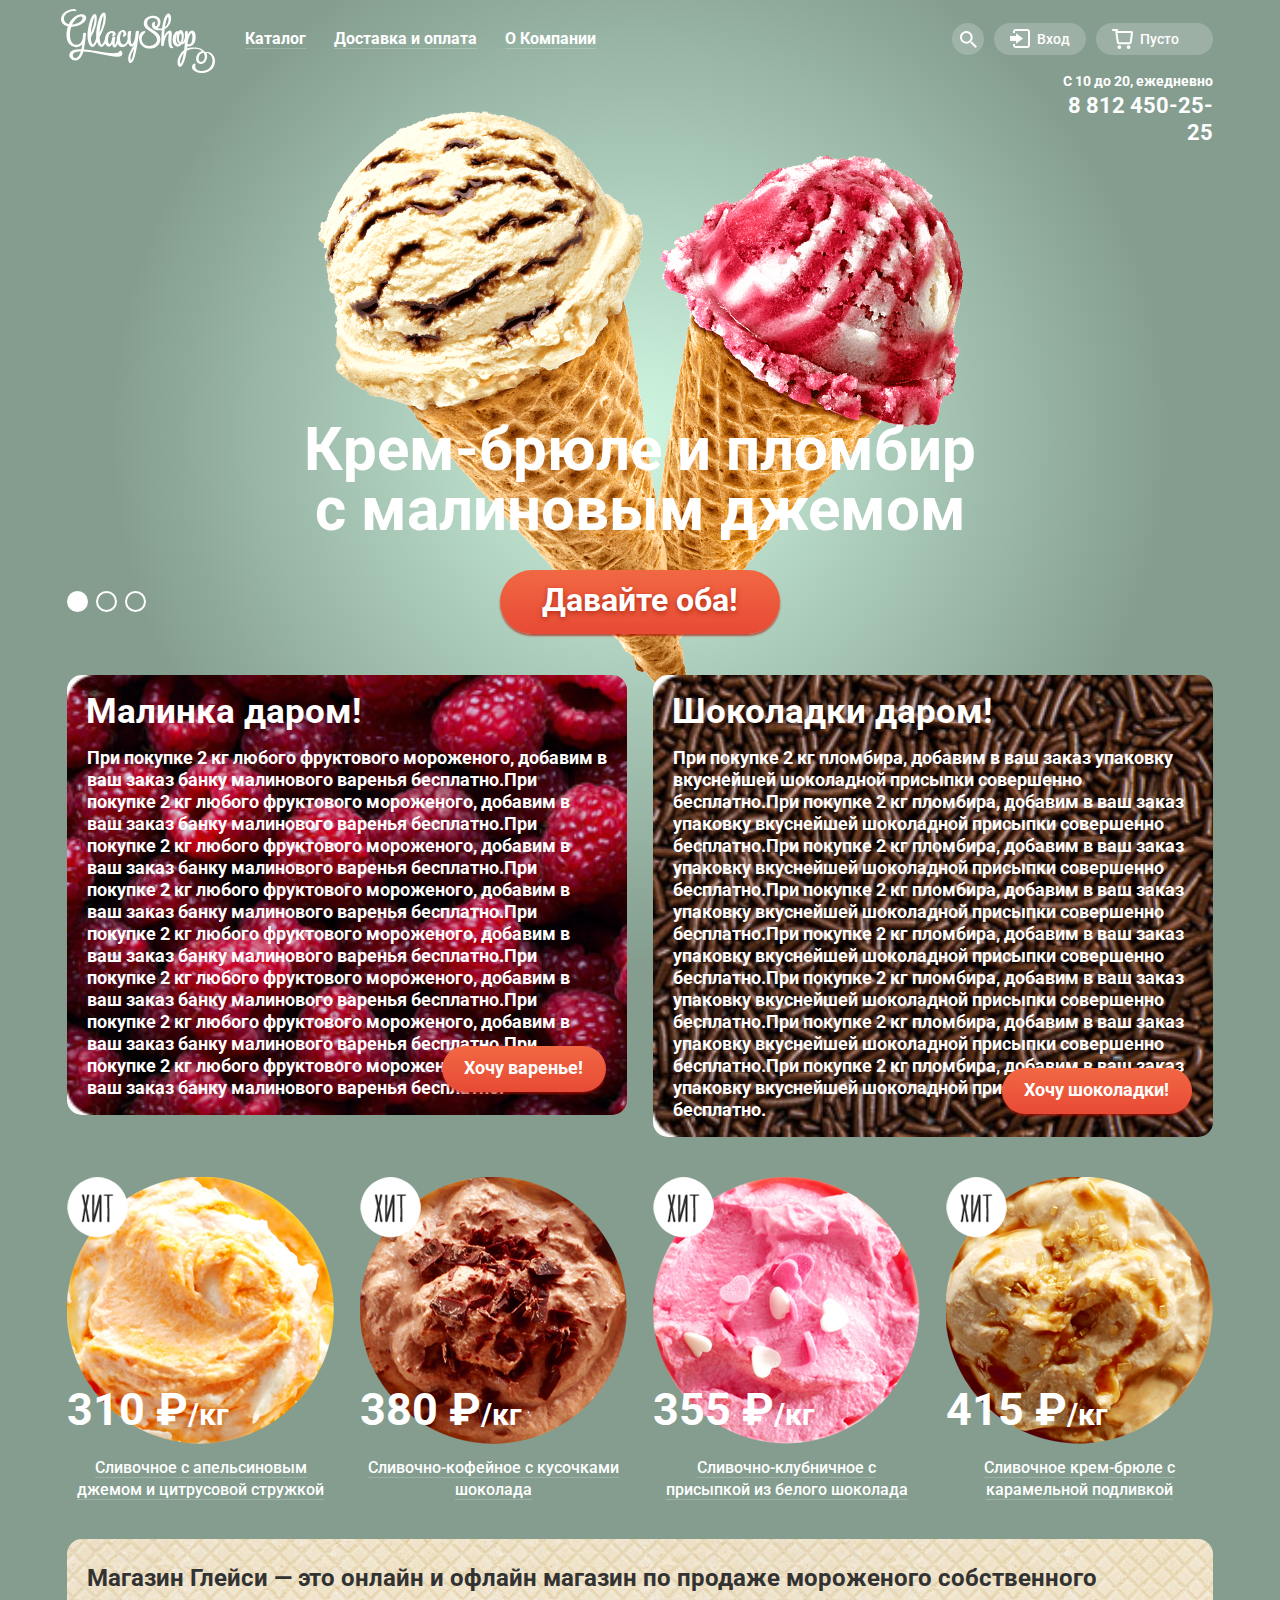
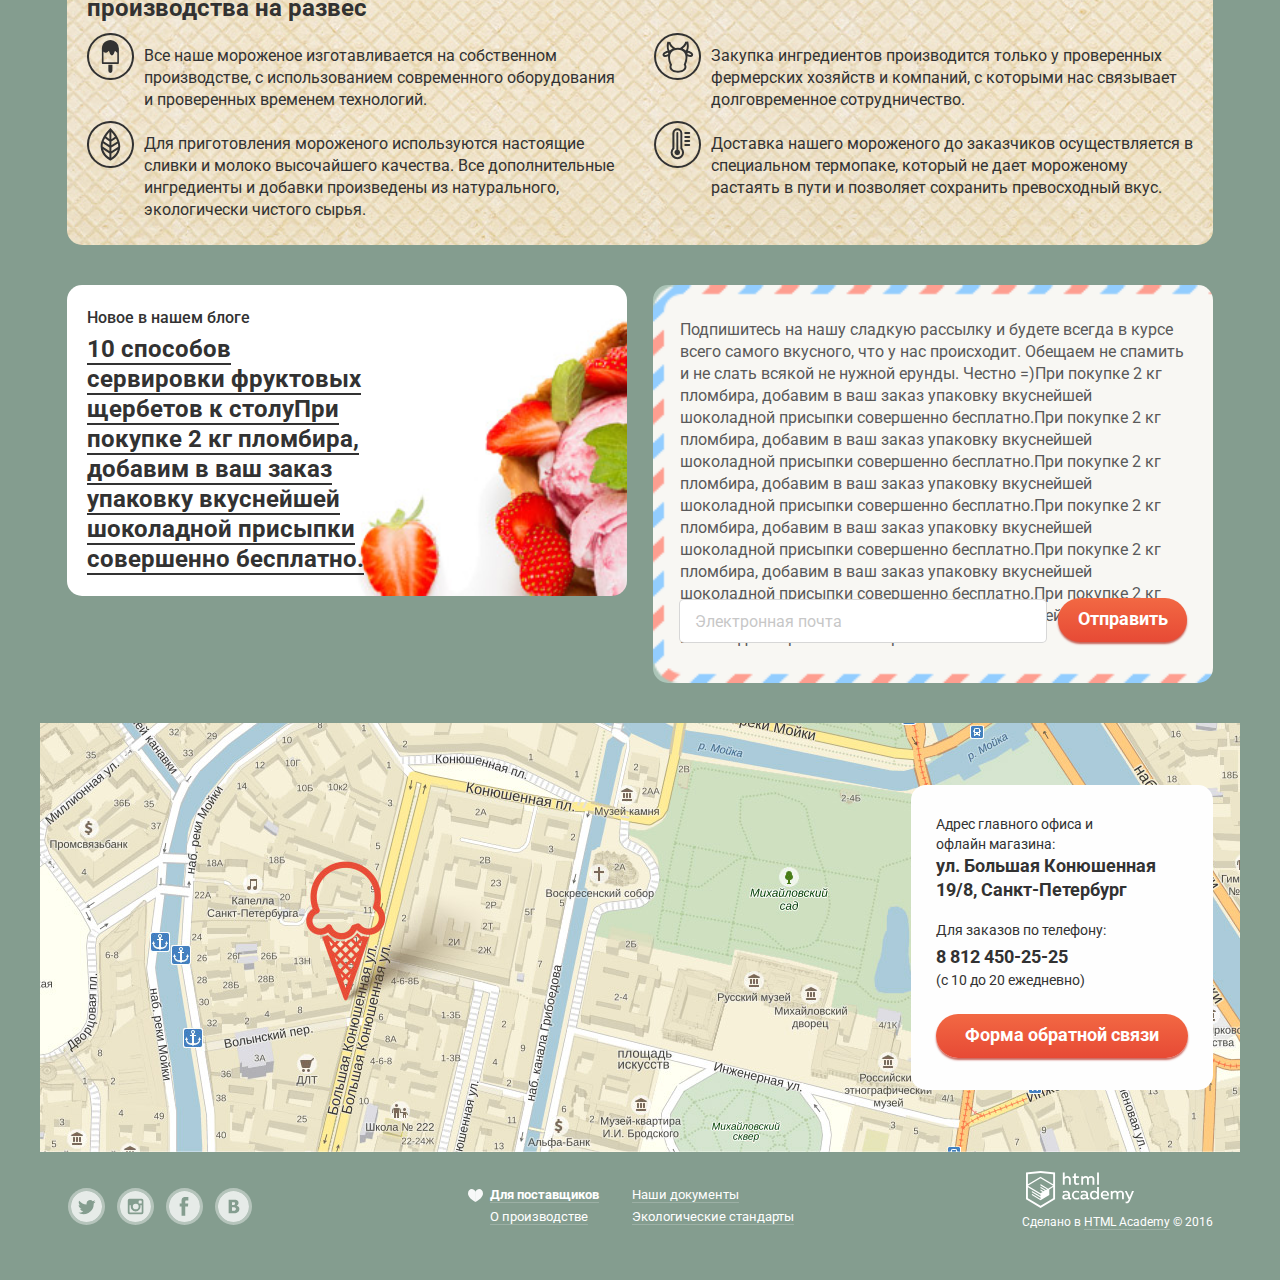
==== commit c2585d6a: "Общие изменения" ====
--- a/index.html
+++ b/index.html
@@ -8,7 +8,6 @@
     <link href="css/style.min.css" rel="stylesheet" type="text/css">
   </head>
   <body>
-  <!-- ↓ Шапка ↓ -->
     <div class="wrapper background-slide-1">
       <header class="page-header">
         <div class="container clearfix">
@@ -73,7 +72,6 @@
             <span class="info-time">С 10 до 20, ежедневно<br></span>
             <a class="info-phone" href="tel:88124502525">8 812 450-25-25</a>
           </div>
-          <!-- Слайдер -->
           <div class="slider">
             <input type="radio" name="switch" id="radio-1" checked>
             <input type="radio" name="switch" id="radio-2">
@@ -102,22 +100,19 @@
           </div>
         </div>
       </header>
-      <!-- Основное содержание -->
       <main class="container clearfix">
-        <!-- Баннеры с акциями -->
         <div class="banners clearfix">
           <div class="banners-left">
             <h2>Малинка даром!</h2>
-            <p>При покупке 2 кг любого фруктового мороженого, добавим в ваш заказ банку малинового варенья бесплатно.</p>
+            <p>При покупке 2 кг любого фруктового мороженого, добавим в ваш заказ банку малинового варенья бесплатно.При покупке 2 кг любого фруктового мороженого, добавим в ваш заказ банку малинового варенья бесплатно.При покупке 2 кг любого фруктового мороженого, добавим в ваш заказ банку малинового варенья бесплатно.При покупке 2 кг любого фруктового мороженого, добавим в ваш заказ банку малинового варенья бесплатно.При покупке 2 кг любого фруктового мороженого, добавим в ваш заказ банку малинового варенья бесплатно.При покупке 2 кг любого фруктового мороженого, добавим в ваш заказ банку малинового варенья бесплатно.При покупке 2 кг любого фруктового мороженого, добавим в ваш заказ банку малинового варенья бесплатно.При покупке 2 кг любого фруктового мороженого, добавим в ваш заказ банку малинового варенья бесплатно.</p>
             <a class="button-red button-want" href="#">Хочу варенье!</a>
           </div>
           <div class="banners-right">
             <h2>Шоколадки даром!</h2>
-            <p>При покупке 2 кг пломбира, добавим в ваш заказ упаковку вкуснейшей шоколадной присыпки совершенно бесплатно.</p>
+            <p>При покупке 2 кг пломбира, добавим в ваш заказ упаковку вкуснейшей шоколадной присыпки совершенно бесплатно.При покупке 2 кг пломбира, добавим в ваш заказ упаковку вкуснейшей шоколадной присыпки совершенно бесплатно.При покупке 2 кг пломбира, добавим в ваш заказ упаковку вкуснейшей шоколадной присыпки совершенно бесплатно.При покупке 2 кг пломбира, добавим в ваш заказ упаковку вкуснейшей шоколадной присыпки совершенно бесплатно.При покупке 2 кг пломбира, добавим в ваш заказ упаковку вкуснейшей шоколадной присыпки совершенно бесплатно.При покупке 2 кг пломбира, добавим в ваш заказ упаковку вкуснейшей шоколадной присыпки совершенно бесплатно.При покупке 2 кг пломбира, добавим в ваш заказ упаковку вкуснейшей шоколадной присыпки совершенно бесплатно.При покупке 2 кг пломбира, добавим в ваш заказ упаковку вкуснейшей шоколадной присыпки совершенно бесплатно.</p>
             <a class="button-red button-want" href="#">Хочу шоколадки!</a>
           </div>
         </div>
-        <!-- Блок самых популярных товаров -->
         <div class="catalog clearfix">
           <div class="catalog-item">
             <img class="hit" src="img/hit.png" alt="Хит" width="61" height="61">
@@ -167,7 +162,6 @@
             <a class="button-red button-quick-view" href="#">Быстрый просмотр</a>
           </div>
         </div>
-        <!-- Блок описания и достоинств данного магазина -->
         <div class="dignity clearfix">
           <p class="dignity-title">Магазин Глейси — это онлайн и офлайн магазин по продаже мороженого собственного производства на   развес</p>
           <div class="dignity-left">
@@ -179,23 +173,21 @@
             <p class="dignity-description">Доставка нашего мороженого до заказчиков осуществляется в специальном термопаке, который не дает мороженому растаять в пути и позволяет сохранить превосходный вкус.</p>
           </div>
         </div>
-        <!-- Блок для новостей и подписки -->
         <div class="content clearfix">
           <div class="content-left">
             <h2>Новое в нашем блоге</h2>
-            <a href="#">10 способов сервировки фруктовых щербетов к&nbsp;столу</a>
+            <a href="#">10 способов сервировки фруктовых щербетов к&nbsp;столуПри покупке 2 кг пломбира, добавим в ваш заказ упаковку вкуснейшей шоколадной присыпки совершенно бесплатно.</a>
           </div>
           <div class="content-right">
-            <p>Подпишитесь на нашу сладкую рассылку и будете всегда в курсе всего самого вкусного, что у нас происходит. Обещаем не спамить и не слать всякой не нужной ерунды. Честно =)</p>
+            <p>Подпишитесь на нашу сладкую рассылку и будете всегда в курсе всего самого вкусного, что у нас происходит. Обещаем не спамить и не слать всякой не нужной ерунды. Честно =)При покупке 2 кг пломбира, добавим в ваш заказ упаковку вкуснейшей шоколадной присыпки совершенно бесплатно.При покупке 2 кг пломбира, добавим в ваш заказ упаковку вкуснейшей шоколадной присыпки совершенно бесплатно.При покупке 2 кг пломбира, добавим в ваш заказ упаковку вкуснейшей шоколадной присыпки совершенно бесплатно.При покупке 2 кг пломбира, добавим в ваш заказ упаковку вкуснейшей шоколадной присыпки совершенно бесплатно.При покупке 2 кг пломбира, добавим в ваш заказ упаковку вкуснейшей шоколадной присыпки совершенно бесплатно.При покупке 2 кг пломбира, добавим в ваш заказ упаковку вкуснейшей шоколадной присыпки совершенно бесплатно.</p>
             <form class="subscribe" action="https://echo.htmlacademy.ru" method="post">
               <input class="input-field" type="email" name="email-subscribe" placeholder="Электронная почта" required>
               <button class="button-red button-subscribe-send" type="submit">Отправить</button>
             </form>
           </div>
         </div>
-        <!-- Блок для коммуникации с магазином -->
         <div class="location">
-          <iframe src="https://www.google.com/maps/embed?pb=!1m18!1m12!1m3!1d1998.60088584496!2d30.321978228144566!3d59.93876462299248!2m3!1f0!2f0!3f0!3m2!1i1024!2i768!4f13.1!3m3!1m2!1s0x4696310fca5ba729%3A0xea9c53d4493c879f!2z0JHQvtC70YzRiNCw0Y8g0JrQvtC90Y7RiNC10L3QvdCw0Y8g0YPQuy4sIDE5LCDQodCw0L3QutGCLdCf0LXRgtC10YDQsdGD0YDQsywgMTkxMTg2!5e0!3m2!1sru!2sru!4v1472201005609" width="1200" height="429" frameborder="0" style="border:0" allowfullscreen></iframe>
+          <iframe src="https://www.google.com/maps/embed?pb=!1m18!1m12!1m3!1d1998.60088584496!2d30.321978228144566!3d59.93876462299248!2m3!1f0!2f0!3f0!3m2!1i1024!2i768!4f13.1!3m3!1m2!1s0x4696310fca5ba729%3A0xea9c53d4493c879f!2z0JHQvtC70YzRiNCw0Y8g0JrQvtC90Y7RiNC10L3QvdCw0Y8g0YPQuy4sIDE5LCDQodCw0L3QutGCLdCf0LXRgtC10YDQsdGD0YDQsywgMTkxMTg2!5e0!3m2!1sru!2sru!4v1472201005609" width="1200" height="429" style="border:0" allowfullscreen></iframe>
           <div class="location-communication">
             <p>
               Адрес главного офиса и<br>
@@ -211,7 +203,6 @@
           </div>        
         </div>
       </main>
-      <!-- Подвал -->
       <footer class="page-footer">
         <div class="container clearfix">
           <div class="page-footer-social">
@@ -224,10 +215,10 @@
             <ul class="page-footer-list">
               <li class="list-item-about">
                 <a href="#">Для поставщиков</a>
+                <a href="#">О производстве</a>
+              </li>
+              <li class="list-item-about">
                 <a href="#">Наши документы</a>
-              </li>
-              <li class="list-item-about">
-                <a href="#">О производстве</a>
                 <a href="#">Экологические стандарты</a>
               </li>
             </ul>
--- a/css/style.min.css
+++ b/css/style.min.css
@@ -1 +1 @@
-*,:active,:focus{border:none;outline:none}h1,h2,p{margin:0}img{max-width:100%;height:auto}body{font-family:"Roboto","Tahoma",sans-serif;font-size:16px;line-height:22px;font-weight:700;color:#fff}h1,h2{font-size:35px;line-height:41px}.wrapper{box-sizing:border-box;display:table;width:100%;margin:0 auto;background-color:#849d8f;background-image:-webkit-linear-gradient(rgba(255,255,255,.2),transparent 656px);background-image:linear-gradient(rgba(255,255,255,.2),transparent 656px)}.background-slide-1{background-color:#849d8f;background-image:-webkit-radial-gradient(50% 15%,circle,#cff6e1,#849d8f 530px);background-image:radial-gradient(circle at 50% 15%,#cff6e1,#849d8f 530px)}.background-slide-2{background-color:#8996a6;background-image:-webkit-radial-gradient(50% 15%,circle,#d6ebfd,#8996a6 530px);background-image:radial-gradient(circle at 50% 15%,#d6ebfd,#8996a6 530px)}.background-slide-3{background-color:#9d8b84;background-image:-webkit-radial-gradient(50% 15%,circle,#f9e4da,#9d8b84 530px);background-image:radial-gradient(circle at 50% 15%,#f9e4da,#9d8b84 530px)}.container{width:1146px;padding:0 27px;margin:0 auto}.clearfix::after{content:"";display:table;clear:both}.page-header{padding-top:23px}.page-header-navigation{float:left;width:560px}.navigation-list,.page-header-user{min-height:50px;font-size:0;position:relative}.page-header-user{text-align:right;float:right;width:560px}.navigation-list{box-sizing:border-box;float:left;width:396px;margin:0;padding:7px 0 0 14px;list-style:none;z-index:1}.navigation-list ul{margin:0;padding:0}.navigation-list li{display:inline-block;vertical-align:top;margin-right:28px}.navigation-list li:last-child{margin-right:0}.navigation-list a{display:block;font-size:16px;line-height:18px;text-decoration:none;color:#fff;border-bottom:1px solid rgba(255,255,255,.2)}.list-item:active>a,.list-item:hover>a{padding:8px 14px;margin:-8px -14px;border-radius:25px;background:#f7f6f3;color:#333;border:none}.list-item-catalog:hover>a::before{content:"";position:absolute;bottom:-15px;left:0;width:100%;height:20px;background:0 0}.list-item>a:active{background:#ededed;box-shadow:inset 0 2px 1px #696969}.navigation-list>.list-item,main.container.inner{position:relative}.page-header-sub-nav{position:absolute;left:-9999px;opacity:0;border-radius:5px;width:143px;height:171px;background:#f8f7f4;box-shadow:0 20px 20px rgba(0,0,0,.4)}.page-header-sub-nav a{border:none;box-sizing:border-box;width:143px;height:32px;padding-top:7px;padding-left:21px;font-size:14px;line-height:16px;color:#323232;font-weight:400}.sub-list-item:hover a{background:#fbded8}.new-items a{position:relative;height:30px;margin-top:5px;margin-bottom:4px;padding-top:5px;font-weight:700}.new-items a::after{content:"";position:absolute;left:50%;margin-left:-64px;bottom:0;width:128px;height:1px;background:rgba(53,53,53,.2)}.list-item-catalog:hover .page-header-sub-nav{z-index:2;top:31px;left:-20px;opacity:1}.sub-list-item a:active{background:#f6b5a5}.list-item.current>a{padding:8px 14px;margin:-8px -14px;border-radius:25px;border:none}.list-item.current>a,.sub-list-item.current a{color:#fff;background:#d07058}.page-header-logo{position:relative;float:left;width:148px;min-height:50px;margin-right:16px}.page-header-logo img{position:absolute;top:-14px;left:-6px;max-width:inherit}.page-header-info{float:right;width:170px;font-size:0;line-height:15px;text-align:right}.page-header-info .info-time{font-size:14px;line-height:16px}.breadcrumbs a,.page-header-info .info-phone{font-size:22px;line-height:24px;text-decoration:none;color:#fff}.breadcrumbs{clear:left;float:left;width:auto;margin-top:25px;font-size:0}.breadcrumbs a{position:relative;margin-right:21px;font-size:14px;line-height:16px;font-weight:400;border-bottom:1px solid rgba(255,255,255,.2)}.breadcrumbs a::after{content:"»";position:absolute;right:-15px;pointer-events:none}.breadcrumbs a:not(:last-child):active,.breadcrumbs a:not(:last-child):hover{color:#ffbc9e;border-color:rgba(249,172,159,.3)}.breadcrumbs a:active::after,.breadcrumbs a:hover::after{color:#fff}.breadcrumbs .current{border:none;cursor:default}.box,.breadcrumbs .current::after,.search-box button{display:none}.page-header-user .button-light{box-sizing:border-box;display:inline-block;vertical-align:top;margin-right:10px;font-size:14px;line-height:16px;font-weight:500;text-decoration:none}.page-header-user .button-light.button-shopping-cart{margin-right:0}.button-light.button-search{position:relative;width:32px;height:32px;border-radius:50%;background:rgba(255,255,255,.2) url(../img/icon-search.svg) no-repeat 50% 50%;cursor:pointer}.button-light.button-search:hover{background:#fff url(../img/icon-search-hover.svg) no-repeat 50% 50%}.button-light.button-search:hover::after{content:"";position:absolute;top:0;right:0;width:100%;height:36px;background:0 0}.button-light.button-login:hover~.login-box,.button-light.button-search:hover~.search-box,.search-box:hover{display:block}.box{box-sizing:border-box;position:absolute;z-index:2;border-radius:5px;background:#f8f7f4;box-shadow:0 20px 20px rgba(0,0,0,.4)}.search-box{top:36px;left:-10px;width:341px;height:84px;padding:20px 15px}.search-box input[type=search]{box-sizing:border-box;width:311px;height:44px;font-size:14px;line-height:24px}.button-light.button-login{position:relative;width:92px;height:32px;padding-top:8px;padding-right:16px;padding-left:35px;font-weight:500;color:#fff;border-radius:25px;background:rgba(255,255,255,.2);cursor:pointer}.button-light.button-login::before{content:"";position:absolute;top:6px;left:16px;width:20px;height:19px;background:url(../img/icon-login.svg) no-repeat}.button-light.button-login:hover{color:#323232;background:#f8f7f4}.button-light.button-login:hover::before{background:url(../img/icon-login-hover.svg) no-repeat}.button-light.button-login:hover::after,.button-light.button-shopping-cart.full:hover::after{content:"";position:absolute;top:0;right:0;width:100%;height:36px;background:0 0}.login-box{top:36px;left:156px;width:277px;height:214px;padding:20px 17px 20px 19px}.button-light.button-shopping-cart.full:hover~.shopping-cart-box,.login-box:hover{display:block}.login-box input{width:100%;height:44px;font-size:14px;line-height:24px;margin-bottom:20px}.button-sign-in{float:left;width:100px;height:44px;font-size:18px;padding-top:2px;line-height:24px;border-radius:20px}.forgot{float:right;width:120px;font-size:13px;line-height:21px;text-align:left}.forgot a{color:#323232;font-weight:400;text-decoration:none;border-bottom:1px solid rgba(0,0,0,.3)}.content-left a:active,.content-left a:hover,.forgot a:active,.forgot a:hover,.shopping-cart-row a:active,.shopping-cart-row a:hover{color:#e84d37;border-color:#ec593c}.button-light.button-shopping-cart{position:relative;width:117px;height:32px;padding-top:8px;text-align:left;padding-left:44px;font-weight:500;color:#fff;border-radius:25px;background:rgba(255,255,255,.2);cursor:default}.button-light.button-shopping-cart::before{content:"";position:absolute;top:6px;left:16px;width:21px;height:20px;background:url(../img/icon-shopping-cart-empty.svg) no-repeat}.button-light.button-shopping-cart.full{padding-left:43px;color:#323232;background:#f8f7f4;cursor:pointer}.button-light.button-shopping-cart.full::before{background-image:url(../img/icon-shopping-cart-full-border.svg),url(../img/icon-shopping-cart-full-inner.svg);background-position:0 0,5px 4px;background-repeat:no-repeat,no-repeat}.shopping-cart-box{top:36px;right:0;width:539px;min-height:242px;padding:18px 14px 20px 15px;font-size:13px;line-height:16px;font-weight:400;color:#323232}.shopping-cart-box:hover{display:block}.shopping-cart-row a{text-decoration:none;color:inherit}.shopping-cart-row td{vertical-align:top;padding:0 0 10px}.shopping-cart-row:last-child td{padding-bottom:14px}.shopping-cart-row td:not(:nth-child(2)){padding-top:9px}.shopping-cart-list{width:510px;text-align:center;border-bottom:1px solid #cacac7;margin-bottom:14px}.shopping-cart-row td.column-product-delete{width:17px;text-align:left;padding-left:3px;padding-top:8px}.product-delete{width:11px;height:11px;background:url(../img/icon-delete.svg) no-repeat 50% 50%;border:none;cursor:pointer}td.column-product-photo{font-size:0;width:40px;text-align:center}.column-product-photo img{border-radius:50%}td.column-product-title{width:auto;text-align:left;padding-left:6px;padding-right:5px}.column-product-set{width:110px;text-align:center}.column-product-set span{color:#999}.column-product-cost{width:85px;text-align:center}.purchase{float:right}.total-cost{text-align:right;margin-bottom:14px;font-size:15px;line-height:18px;font-weight:700;margin-right:-2px}.button-issue-order{box-sizing:border-box;width:170px;height:44px;padding-top:10px;border-radius:20px;font-size:18px;line-height:24px;font-weight:700}.slider{position:relative;float:left;width:1146px;height:590px;margin:-43px auto -20px}.slider input[type=radio],.slider-slide{display:none}.slider-text{width:690px;margin:0 auto 30px;font-size:60px;line-height:1em}.slider-controls{position:absolute;bottom:83px;left:0;z-index:10;font-size:0;line-height:0}.slider-controls label{display:inline-block;vertical-align:top;width:17px;height:17px;margin-right:8px;line-height:0;border-radius:50%;background:0 0;border:2px solid #fff;cursor:pointer}.slider-inner{box-sizing:border-box;height:100%;padding-top:315px;text-align:center}.slider-controls label:hover{background:rgba(248,247,244,.4)}#radio-1:checked~.slider-inner label[for=radio-1],#radio-2:checked~.slider-inner label[for=radio-2],#radio-3:checked~.slider-inner label[for=radio-3]{background:#fff}#radio-1:checked~.slider-inner #slide-1,#radio-2:checked~.slider-inner #slide-2,#radio-3:checked~.slider-inner #slide-3{display:block}#radio-1:checked~.slider-inner{background:url(../img/promo-photo-1.png) no-repeat 50% 100%}#radio-2:checked~.slider-inner{background:url(../img/promo-photo-2.png) no-repeat 50% 100%}#radio-3:checked~.slider-inner{background:url(../img/promo-photo-3.png) no-repeat 50% 100%}.button-red{position:relative;display:inline-block;vertical-align:bottom;text-align:center;text-decoration:none;font-weight:700;color:#fff;background-image:-webkit-linear-gradient(bottom,#e74a35,#f26843);background-image:linear-gradient(to top,#e74a35,#f26843);box-shadow:0 2px 2px rgba(172,16,0,.64);cursor:pointer}.button-red:hover{background-image:-webkit-linear-gradient(bottom,#ec6f5e,#f58669);background-image:linear-gradient(to top,#ec6f5e,#f58669);box-shadow:0 2px 2px #ac1000}.button-red:active{background-image:-webkit-linear-gradient(bottom,#e1613e,#d84732);background-image:linear-gradient(to top,#e1613e,#d84732);box-shadow:inset 0 2px 2px #ac1000}.slider .button-slider{box-sizing:border-box;width:280px;height:64px;margin:0 auto;padding-top:8px;text-shadow:0 2px 5px rgba(160,32,11,.76);font-size:32px;line-height:44px;border-radius:50px}main.container.inner::after{content:"";position:absolute;bottom:-1px;width:inherit;height:1px;background:rgba(255,255,255,.3)}.page-title{margin:0 0 24px}.filters{width:879px;min-height:140px;margin-bottom:24px;font-size:0}.filters label{-webkit-user-select:none;-moz-user-select:none;-ms-user-select:none;user-select:none}.filters p{margin-bottom:6px;margin-left:16px}.filters .filter-col{display:inline-block;vertical-align:middle;font-size:16px;line-height:18px;margin-right:20px}.filter-col:last-child{margin-right:0}.filters-form>div{display:inline-block;vertical-align:bottom;margin-bottom:16px;margin-right:14px;font-size:14px;line-height:16px;font-weight:500}.filter-background{font-size:16px;line-height:18px;border-radius:20px;background:rgba(248,247,244,.2)}.filter-sort{position:relative}.filter-sort .filter-sort-content{box-sizing:border-box;width:193px;height:36px;padding-left:15px;color:#fff;-webkit-appearance:none;-moz-appearance:none;appearance:none}.filter-sort .filter-sort-content::-ms-expand{display:none}.filter-sort-triangle{position:absolute;bottom:15px;right:15px;width:0;height:0;border-top:5px solid #fff;border-bottom:5px solid;border-left:4px solid;border-right:4px solid;border-bottom-width:0;border-left-color:transparent;border-right-color:transparent;cursor:pointer}.filter-sort-content:focus~.filter-sort-triangle,.filter-sort-content:hover~.filter-sort-triangle{border-top-color:#333}.filter-sort .filter-sort-content:hover{color:#323232;background:#fff;cursor:pointer}.filter-sort .filter-sort-content:focus{color:#323232;background:#fff}.filter-sort-content:focus option{font-size:14px;line-height:16px}.filter-cost{height:56px}.filter-cost .filter-cost-controls{padding-left:15px;margin-bottom:6px;margin-top:-2px;width:205px}.filter-cost-controls input[type=text]{width:25px;background:0 0;color:#fff}.filter-cost .filter-range{box-sizing:border-box;position:relative;width:220px;height:36px;padding:16px}.filter-range .scale{height:4px;background:rgba(248,247,244,.5)}.filter-range .bar{margin-left:34px;width:97px;height:inherit;background:#f8f7f4}.filter-range .toggle{content:"";position:absolute;top:8px;left:0;width:20px;height:20px;border-radius:50%;background:#f8f7f4;box-shadow:0 2px 2px rgba(0,0,0,.2);cursor:pointer}.filter-range .toggle-min{left:34px}.filter-range .toggle-max{left:131px}.filter-range .toggle:hover{width:24px;height:24px;margin-top:-2px;margin-left:-2px}.filter-fat-content,.filter-filling-content{box-sizing:border-box;width:414px;height:36px;font-size:0;padding-top:9px;padding-left:15px}.filter-filling-content{width:702px}.filter-fat-content input[type=radio],.filter-filling-content input[type=checkbox]{display:none}.filter-fat-content label{position:relative;padding-left:30px;cursor:pointer}.filter-fat-content label::before{content:"";position:absolute;top:0;left:0;width:18px;height:18px;border:1px solid #f8f7f4;border-radius:50%}input[type=radio]:checked+label::after{content:"";position:absolute;top:4px;left:4px;width:12px;height:12px;background:#f8f7f4;border-radius:50%}.filter-filling-content label{position:relative;padding-left:33px;cursor:pointer}.filter-filling-content label::before{content:"";position:absolute;left:0;width:18px;height:18px;border:1px solid #fff;border-radius:3px}input[type=checkbox]:checked+label::after{content:"";position:absolute;top:5px;left:5px;width:8px;height:5px;border-bottom:2px solid #fff;border-left:2px solid #fff;-webkit-transform:rotate(-45deg);transform:rotate(-45deg)}input:not(:disabled)+label:hover::before{width:16px;height:16px;border-width:2px}input[type=checkbox]:disabled+label,input[type=radio]:disabled+label{color:rgba(255,255,255,.4)}input[type=checkbox]:disabled+label::after,input[type=checkbox]:disabled+label::before,input[type=radio]:disabled+label::before{border-color:rgba(255,255,255,.4)}input[type=radio]:disabled+label::after{background:rgba(255,255,255,.4)}.filters .button{width:144px;height:36px;border:2px solid #fff;color:#fff}.filters .button:hover{background:#fbfcfb;color:#323232;cursor:pointer}.filters .button:active{border:none;background:#eaeaea;color:#323232;box-shadow:inset 0 2px 1px #696969}.catalog{font-size:0}.catalog-item{position:relative;display:inline-block;vertical-align:top;width:267px;min-height:330px;margin-right:26px;margin-bottom:32px;font-size:16px;line-height:22px;cursor:pointer}.catalog-item:hover .catalog-item-photo{position:relative;z-index:4}.catalog-item:hover .cost{z-index:5}.catalog-item:hover::before{content:"";position:absolute;z-index:3;top:-6px;left:-13px;width:293px;min-height:122.7%;background:rgba(248,247,244,.3)}.catalog-item:hover span{border:none}.catalog-item:hover .button-quick-view{display:block;z-index:4}.button-quick-view{box-sizing:border-box;position:absolute;bottom:-50px;left:50%;margin-left:-100px;padding-top:10px;width:200px;height:44px;font-size:18px;line-height:24px;border-radius:20px}.catalog-item:nth-child(4n){margin-right:0}.catalog-item .cost{position:absolute;top:210px;font-size:30px;line-height:1em}.cost span:first-child{font-size:45px;line-height:1em}.catalog-item .button-quick-view{display:none}.catalog-item-photo{margin:0}.catalog-item-photo img{width:267px;height:267px}.catalog-item-description{width:257px;margin:7px auto 0;font-weight:500;text-align:center}.catalog-item-description span{border-bottom:1px solid rgba(255,255,255,.2)}.catalog-pagination{float:right;margin-top:43px;margin-bottom:30px;margin-right:-8px;font-size:0}.catalog-pagination .pagination-button{box-sizing:border-box;display:inline-block;vertical-align:middle;width:26px;height:26px;margin-left:3px;padding:4px;font-size:16px;line-height:18px;font-weight:500;text-decoration:none;text-align:center;border-radius:50%;color:#fff;background-color:transparent}.catalog-pagination .current-page{color:#323232;background:#fff;pointer-events:none}.catalog-pagination .current{opacity:.2;pointer-events:none}.catalog-pagination .pagination-button:hover{background-color:rgba(255,255,255,.2)}.catalog-pagination .previous{background:url(../img/arrow.svg) no-repeat 50% 50%;margin-right:4px}.catalog-pagination .next{background:url(../img/arrow.svg) no-repeat 50% 50%;-webkit-transform:rotate(180deg);transform:rotate(180deg);margin-left:6px}.banners{margin-bottom:40px}.banners-left,.banners-right{box-sizing:border-box;position:relative;width:560px;min-height:229px;padding:16px 20px;border-radius:15px;background-size:cover}.banners-left{background:#4e8567 url(../img/banner-left-bg.jpg) no-repeat;float:left}.banners-right{float:right;background:#4e8567 url(../img/banner-right-bg.jpg) no-repeat}.banners h2{margin-bottom:15px;margin-left:-1px}.banners p,.button-want{font-size:18px;line-height:22px}.button-want{position:absolute;bottom:23px;right:21px;line-height:24px;padding:10px 23px 12px 22px;border-radius:30px}.catalog-item .hit{position:absolute;top:0;left:0;width:61px;height:61px}.catalog-item:hover .hit{z-index:5}.dignity{box-sizing:border-box;width:1146px;min-height:306px;padding:24px 20px;margin-bottom:40px;border-radius:15px;color:#323232;background:#73ae8e url(../img/dignity-bg.jpg)}.dignity-title{font-size:24px;line-height:30px}.dignity-left,.dignity-right{float:left;width:539px;min-height:80px;font-weight:400}.dignity-right{float:right}.dignity-description{position:relative;margin-top:22px;padding-left:57px}.dignity-description::before{content:"";position:absolute;top:-12px;left:0;width:49px;height:49px}.dignity-left .dignity-description:first-child::before{background:url(../img/icon-ice-cream.svg) no-repeat}.dignity-left .dignity-description:last-child::before{background:url(../img/icon-leaf.svg) no-repeat}.dignity-right .dignity-description:first-child::before{background:url(../img/icon-cow.svg) no-repeat}.dignity-right .dignity-description:last-child::before{background:url(../img/icon-thermometer.svg) no-repeat}.content{margin-bottom:40px}.content-left,.content-right{box-sizing:border-box;width:560px;min-height:220px;border-radius:15px;background-size:cover}.content-left{background:#acc5b8 url(../img/content-left-bg.jpg) no-repeat;float:left;padding:22px 255px 22px 20px;color:#323232}.content-left h2{font:inherit;font-weight:500;margin-bottom:5px}.content-left a{color:inherit;font-size:24px;line-height:30px;text-decoration:none;border-bottom:2px solid #323232}.content-right{position:relative;float:right;padding:34px 27px;font-weight:400;color:#5a5a5a;background:#acc5b8 url(../img/content-right-bg.png) no-repeat}.input-field{box-sizing:border-box;border-radius:5px;padding:10px 15px;border:1px solid rgba(178,178,178,.52);color:#323232;background:#fff;font-weight:700}.input-field::-webkit-input-placeholder{color:#999;font-weight:400}.input-field::-moz-placeholder{color:#999;font-weight:400}.input-field:-ms-input-placeholder{color:#999;font-weight:400}.input-field:hover{padding-left:14px;padding-right:14px;border:2px solid rgba(154,154,154,.52)}.input-field:focus{padding-left:14px;padding-right:14px;border:2px solid rgba(46,136,228,.52)}.input-field:required{box-shadow:none}.subscribe input[type=email]{position:absolute;bottom:40px;left:26px;width:368px;height:44px;font-size:16px;line-height:24px}.button-subscribe-send{position:absolute;bottom:41px;right:26px;width:129px;height:44px;padding-bottom:4px;border-radius:25px;font-size:18px;line-height:24px}.location{position:relative;width:100%;min-height:429px;margin-left:-27px;line-height:0}.location iframe{background:url(../img/map.jpg) no-repeat}.location-communication{box-sizing:border-box;position:absolute;top:62px;right:-27px;width:302px;min-height:305px;padding:29px 25px;font-size:14px;line-height:20px;font-weight:400;color:#323232;border-radius:15px;background:#fefefe}.button-feedback{box-sizing:border-box;width:252px;height:44px;padding-top:9px;margin-top:9px;border-radius:25px;font-size:18px;line-height:24px}.location-communication p{margin-bottom:14px}.location-communication p:last-of-type::first-line{line-height:29px}.feedback-box,.location-communication b{font-size:18px;line-height:24px}.location-communication .phone{text-decoration:none;color:#323232;line-height:22px}.phone~span{line-height:22px}.feedback-box{position:fixed;z-index:10;top:50%;left:50%;margin-left:-239px;margin-top:-221px;width:477px;height:442px;padding:16px 24px;border-radius:10px;box-shadow:none;font-size:16px}.feedback-box-show{display:block;-webkit-animation:showing .5s linear;animation:showing .5s linear}.feedback-box-error{-webkit-animation:shake .5s linear;animation:shake .5s linear}.feedback-box p{font-size:24px;line-height:28px;font-weight:500;color:#323232;margin-bottom:19px}.feedback-box-close{position:absolute;top:13px;right:13px;width:22px;height:22px;background:0 0;cursor:pointer}.feedback-box-close::after,.feedback-box-close::before{top:10px;left:0;content:"";position:absolute;width:22px;height:2px;background:#070707}.feedback-box-close::before{-webkit-transform:rotate(45deg);transform:rotate(45deg)}.feedback-box-close::after{-webkit-transform:rotate(-45deg);transform:rotate(-45deg)}.feedback-box input{width:267px;height:44px;margin-bottom:20px}.input-field-commentary{box-sizing:border-box;width:428px;height:155px;resize:none;margin-bottom:18px}.input-field-commentary:focus,.input-field-commentary:hover{padding-top:9px}.button-feedback-send{width:138px;height:44px;border-radius:25px;font-size:18px;line-height:24px;margin-left:290px;bottom:0}.feedback-overlay{display:none;position:fixed;top:0;left:0;width:100%;height:100%;z-index:9;background:rgba(0,0,0,.3);cursor:pointer}.feedback-overlay-show{display:block}@-webkit-keyframes showing{0%{opacity:0;-webkit-transform:translateY(600px);transform:translateY(600px)}to{opacity:1;-webkit-transform:translateY(0);transform:translateY(0)}}@keyframes showing{0%{opacity:0;-webkit-transform:translateY(600px);transform:translateY(600px)}to{opacity:1;-webkit-transform:translateY(0);transform:translateY(0)}}@-webkit-keyframes shake{0%,to{-webkit-transform:translateX(0);transform:translateX(0)}10%,30%,50%,70%,90%{-webkit-transform:translateX(10px);transform:translateX(10px);background:#f83e3e}20%,40%,60%,80%{-webkit-transform:translateX(-10px);transform:translateX(-10px);background:#f83e3e}}@keyframes shake{0%,to{-webkit-transform:translateX(0);transform:translateX(0)}10%,30%,50%,70%,90%{-webkit-transform:translateX(10px);transform:translateX(10px);background:#f83e3e}20%,40%,60%,80%{-webkit-transform:translateX(-10px);transform:translateX(-10px);background:#f83e3e}}.page-footer{padding-top:0;padding-bottom:25px}.page-footer-social{box-sizing:border-box;float:left;width:267px;min-height:103px;margin-right:26px;padding-top:36px;padding-left:1px;font-size:0}.page-footer-social .social-button{display:inline-block;vertical-align:bottom;width:31px;height:31px;margin-right:12px;border-radius:50%;border:3px solid rgba(255,255,255,.5)}.page-footer-social .social-button:hover{border-color:rgba(255,255,255,.71);opacity:1}.page-footer-social .social-button:active{box-shadow:inset 0 2px 1px #888;border-color:rgba(254,254,254,.7)}.social-button-tw{background:url(../img/icon-twitter.svg) no-repeat 50% 50%;opacity:.8}.social-button-inst{background:url(../img/icon-instagram.svg) no-repeat 50% 50%;opacity:.8}.social-button-fb{background:url(../img/icon-facebook.svg) no-repeat 50% 50%;opacity:.8}.social-button-vk{background:url(../img/icon-vkontakte.svg) no-repeat 50% 50%;opacity:.8}.page-footer-menu{float:left;box-sizing:border-box;width:560px;min-height:103px;padding-top:31px;padding-left:130px}.page-footer-list{margin:0;padding:0;list-style:none}.page-footer-menu a{font-size:13px;line-height:18px;font-weight:400;color:#fff;text-decoration:none;border-bottom:1px solid rgba(255,255,255,.2)}.page-footer a:active,.page-footer a:hover{color:#ffbc9e;border-color:rgba(249,172,159,.3)}.list-item-about:first-child a:first-child{position:relative;font-weight:700;margin-right:28px}.list-item-about:first-child a:first-child::before{content:"";position:absolute;width:18px;height:13px;left:-22px;top:2px;background:url(../img/icon-heart.svg) no-repeat 0 0}.list-item-about:last-child a:first-child{margin-right:40px}.page-footer-copyright{box-sizing:border-box;float:right;width:267px;min-height:103px;padding-top:19px;font-size:12px;font-weight:400;line-height:18px}.page-footer-copyright .page-footer-logo{width:108px;height:38px;margin:0 auto 4px}.page-footer-copyright .made-in{text-align:right}.made-in a{color:#fff;text-decoration:none;border-bottom:1px solid rgba(255,255,255,.2)}+*,*:active,*:focus{  border:none;  outline:none}p,h1,h2{  margin:0}img{  max-width:100%;  height:auto}body{  font-family:"Roboto","Tahoma",sans-serif;  font-size:16px;  line-height:22px;  font-weight:700;  color:#fff}h1{  font-size:35px;  line-height:41px}h2{  font-size:35px;  line-height:41px}.wrapper{  box-sizing:border-box;  display:table;  width:100%;  margin:0 auto;  background-color:#849d8f;  background-image:-webkit-linear-gradient(rgba(255,255,255,0.2),transparent 656px);  background-image:linear-gradient(rgba(255,255,255,0.2),transparent 656px)}.background-slide-1{   background-color:#849d8f;  background-image:-webkit-radial-gradient(50% 15%,circle,#cff6e1,#849d8f 530px);  background-image:radial-gradient(circle at 50% 15%,#cff6e1,#849d8f 530px)}.background-slide-2{  background-color:#8996a6;  background-image:-webkit-radial-gradient(50% 15%,circle,#d6ebfd,#8996a6 530px);  background-image:radial-gradient(circle at 50% 15%,#d6ebfd,#8996a6 530px)}.background-slide-3{  background-color:#9d8b84;  background-image:-webkit-radial-gradient(50% 15%,circle,#f9e4da,#9d8b84 530px);  background-image:radial-gradient(circle at 50% 15%,#f9e4da,#9d8b84 530px)}.container{  width:1146px;  padding:0 27px;  margin:0 auto}.clearfix::after{  content:"";  display:table;  clear:both}.page-header{  padding-top:23px}.page-header-navigation{  float:left;  width:560px}.page-header-user{  position:relative;  float:right;  width:560px;  min-height:50px;  font-size:0;  text-align:right}.navigation-list{  box-sizing:border-box;  float:left;  width:396px;  min-height:50px;   margin:0;  padding:0;  padding-top:7px;  padding-left:14px;  font-size:0;  list-style:none;  position:relative;  z-index:1}.navigation-list ul{  margin:0;  padding:0}.navigation-list li{  display:inline-block;  vertical-align:top;  margin-right:28px}.navigation-list li:last-child{  margin-right:0}.navigation-list a{  display:block;  font-size:16px;  line-height:18px;  text-decoration:none;  color:#fff;  border-bottom:1px solid rgba(255,255,255,0.2)}.list-item:hover >a,.list-item:active >a{  padding:8px 14px;  margin:-8px -14px;  border-radius:25px;  background:#f7f6f3;  color:#333;  border:none}.list-item-catalog:hover >a::before{  content:"";  position:absolute;  bottom:-15px;  left:0;  width:100%;  height:20px;  background:transparent}.list-item >a:active{  background:#ededed;  box-shadow:inset 0 2px 1px #696969}.navigation-list >.list-item{  position:relative}.page-header-sub-nav{  position:absolute;  left:-9999px;  opacity:0;  border-radius:5px;  width:143px;  height:171px;  background:#f8f7f4;  box-shadow:0 20px 20px rgba(0,0,0,0.4)}.page-header-sub-nav a{   border:none}.sub-list-item:hover a{  background:#fbded8}.page-header-sub-nav a{  box-sizing:border-box;  width:143px;  height:32px;  padding-top:7px;  padding-left:21px;  font-size:14px;  line-height:16px;  color:#323232;  font-weight:400}.new-items a{  position:relative;  height:30px;  margin-top:5px;  margin-bottom:4px;  padding-top:5px;  font-weight:700}.new-items a::after{  content:"";  position:absolute;  left:50%;  margin-left:-64px;  bottom:0;  width:128px;  height:1px;  background:rgba(53,53,53,0.2)}.list-item-catalog:hover .page-header-sub-nav{  z-index:2;  top:31px;  left:-20px;  opacity:1}.sub-list-item a:active{  background:#f6b5a5}.list-item.current >a{  padding:8px 14px;  margin:-8px -14px;  border-radius:25px;  border:none;  color:#fff;  background:#d07058}.sub-list-item.current a{  color:#fff;  background:#d07058}.page-header-logo{  position:relative;  top:-14px;  left:-6px;  float:left;  width:148px;  min-height:50px;   margin-right:16px}.page-header-logo img{  max-width:inherit}.page-header-info{  float:right;  width:170px;  font-size:0;  line-height:15px;  text-align:right}.page-header-info .info-time{  font-size:14px;  line-height:16px}.page-header-info .info-phone{  font-size:22px;  line-height:24px;  text-decoration:none;  color:#fff}.breadcrumbs{  clear:left;  float:left;  width:auto;  margin-top:5px;  font-size:0}.breadcrumbs a{  position:relative;  margin-right:21px;  font-size:14px;  line-height:16px;  font-weight:400;  text-decoration:none;  color:#fff}.breadcrumbs a::after{  content:"\00BB";  position:absolute;  right:-15px;  pointer-events:none}.breadcrumbs a:not(:last-child):hover,.breadcrumbs a:not(:last-child):active{  color:#ffbc9e;  border-color:rgba(249,172,159,0.3)}.breadcrumbs a:hover::after,.breadcrumbs a:active::after{  color:#fff}.breadcrumbs a{  border-bottom:1px solid rgba(255,255,255,0.2)}.breadcrumbs .current{  border:none;  cursor:default}.breadcrumbs .current::after{  display:none}.page-header-user .button-light{  box-sizing:border-box;  display:inline-block;  vertical-align:top;  margin-right:10px;  font-size:14px;  line-height:16px;  font-weight:500;  text-decoration:none}.page-header-user .button-light.button-shopping-cart{  margin-right:0}.button-light.button-search{  position:relative;  width:32px;  height:32px;  border-radius:50%;  background:rgba(255,255,255,0.2) url("../img/icon-search.svg") no-repeat 50% 50%;  cursor:pointer}.button-light.button-search:hover{  background:#fff url("../img/icon-search-hover.svg") no-repeat 50% 50%}.button-light.button-search:hover::after{  content:"";  position:absolute;  top:0;  right:0;  width:100%;  height:36px;  background:transparent}.button-light.button-search:hover ~ .search-box{  display:block}.box{  display:none;  box-sizing:border-box;  position:absolute;  z-index:2;  border-radius:5px;  background:#f8f7f4;  box-shadow:0 20px 20px rgba(0,0,0,0.4)}.search-box{  top:36px;  left:-10px;  width:341px;  height:84px;  padding:20px 15px}.search-box:hover{  display:block}.search-box input[type="search"]{  box-sizing:border-box;  width:311px;  height:44px;  font-size:14px;  line-height:24px}.search-box button{  display:none}.button-light.button-login{  position:relative;  width:92px;  height:32px;  padding-top:8px;  padding-right:16px;  padding-left:35px;  font-weight:500;  color:#fff;  border-radius:25px;  background:rgba(255,255,255,0.2);  cursor:pointer}.button-light.button-login::before{  content:"";  position:absolute;  top:6px;  left:16px;  width:20px;  height:19px;  background:url("../img/icon-login.svg") no-repeat}.button-light.button-login:hover{  color:#323232;  background:#f8f7f4}.button-light.button-login:hover::before{  background:url("../img/icon-login-hover.svg") no-repeat}.button-light.button-login:hover::after{  content:"";  position:absolute;  top:0;  right:0;  width:100%;  height:36px;  background:transparent}.button-light.button-login:hover ~ .login-box{  display:block}.login-box{  top:36px;  left:156px;  width:277px;  height:214px;  padding:20px 17px 20px 19px}.login-box:hover{  display:block}.login-box input{  width:100%;  height:44px;  font-size:14px;  line-height:24px;  margin-bottom:20px}.button-sign-in{  float:left;  width:100px;  height:44px;  font-size:18px;  padding-top:2px;  line-height:24px;  border-radius:20px}.forgot{  float:right;  width:120px;  font-size:13px;  line-height:21px;  text-align:left}.forgot a{  color:#323232;  font-weight:400;  text-decoration:none;  border-bottom:1px solid rgba(0,0,0,0.3)}.forgot a:hover,.forgot a:active{  color:#e84d37;  border-color:#ec593c}.button-light.button-shopping-cart{  position:relative;  width:117px;  height:32px;  padding-top:8px;  text-align:left;  padding-left:44px;  font-weight:500;  color:#fff;  border-radius:25px;  background:rgba(255,255,255,0.2);  cursor:default}.button-light.button-shopping-cart::before{  content:"";  position:absolute;  top:6px;  left:16px;  width:21px;  height:20px;  background:url("../img/icon-shopping-cart-empty.svg") no-repeat}.button-light.button-shopping-cart.full{  padding-left:43px;  color:#323232;  background:#f8f7f4;  cursor:pointer}.button-light.button-shopping-cart.full::before{  background-image:url("../img/icon-shopping-cart-full-border.svg"),url("../img/icon-shopping-cart-full-inner.svg");  background-position:0 0,5px 4px;  background-repeat:no-repeat,no-repeat}.button-light.button-shopping-cart.full:hover::after{  content:"";  position:absolute;  top:0;  right:0;  width:100%;  height:36px;  background:transparent}.button-light.button-shopping-cart.full:hover ~ .shopping-cart-box{  display:block}.shopping-cart-box{  top:36px;  right:0;  width:539px;  min-height:242px;  padding:18px 14px 20px 15px;  font-size:13px;  line-height:16px;  font-weight:400;  color:#323232}.shopping-cart-box:hover{  display:block}.shopping-cart-row a{  text-decoration:none;  color:inherit}.shopping-cart-row a:hover,.shopping-cart-row a:active{  color:#e84d37;  border-color:#ec593c}.shopping-cart-row td{  vertical-align:top;  padding:0;  padding-bottom:10px}.shopping-cart-row:last-child td{  padding-bottom:14px}.shopping-cart-row td:not(:nth-child(2)){  padding-top:9px}.shopping-cart-list{  width:510px;  text-align:center;  border-bottom:1px solid #cacac7;  margin-bottom:14px}.shopping-cart-row td.column-product-delete{  width:17px;  text-align:left;  padding-left:3px;  padding-top:8px}.product-delete{  width:11px;  height:11px;  background:url("../img/icon-delete.svg") no-repeat 50% 50%;  border:none;  cursor:pointer}td.column-product-photo{  font-size:0;  width:40px;  text-align:center}.column-product-photo img{  border-radius:50%}td.column-product-title{  width:auto;  text-align:left;  padding-left:6px;  padding-right:5px}.column-product-set{  width:110px;  text-align:center}.column-product-set span{  color:#999}.column-product-cost{  width:85px;  text-align:center}.purchase{  float:right}.total-cost{  text-align:right;  margin-bottom:14px;  font-size:15px;  line-height:18px;  font-weight:700;  margin-right:-2px}.button-issue-order{  box-sizing:border-box;  width:170px;  height:44px;  padding-top:10px;  border-radius:20px;  font-size:18px;  line-height:24px;  font-weight:700}.slider{  position:relative;  float:left;   width:1146px;  height:590px;   margin:-43px auto -20px}.slider-slide{  display:none}.slider-text{  width:690px;  margin:0 auto;  margin-bottom:30px;  font-size:60px;  line-height:1em}.slider input[type="radio"]{  display:none}.slider-controls{  position:absolute;  bottom:83px;  left:0;  z-index:10;  font-size:0;  line-height:0}.slider-controls label{  display:inline-block;  vertical-align:top;  width:17px;  height:17px;  margin-right:8px;    line-height:0px;    border-radius:50%;  background:transparent;  border:2px solid #fff;  cursor:pointer}.slider-inner{  box-sizing:border-box;  height:100%;  padding-top:315px;  text-align:center}.slider-controls label:hover{  background:rgba(248,247,244,0.4)}#radio-1:checked ~ .slider-inner label[for="radio-1"],#radio-2:checked ~ .slider-inner label[for="radio-2"],#radio-3:checked ~ .slider-inner label[for="radio-3"]{  background:#fff}#radio-1:checked ~ .slider-inner #slide-1,#radio-2:checked ~ .slider-inner #slide-2,#radio-3:checked ~ .slider-inner #slide-3{  display:block}#radio-1:checked ~ .slider-inner{  background:url("../img/promo-photo-1.png") no-repeat 50% 100%}#radio-2:checked ~ .slider-inner{  background:url("../img/promo-photo-2.png")  no-repeat 50% 100%}#radio-3:checked ~ .slider-inner{  background:url("../img/promo-photo-3.png")  no-repeat 50% 100%}.button-red{  position:relative;  display:inline-block;  vertical-align:bottom;  text-align:center;  text-decoration:none;  font-weight:700;  color:#fff;  background-image:-webkit-linear-gradient(bottom,#e74a35,#f26843);  background-image:linear-gradient(to top,#e74a35,#f26843);  box-shadow:0px 2px 2px rgba(172,16,0,0.64);  cursor:pointer}.button-red:hover{  background-image:-webkit-linear-gradient(bottom,#ec6f5e,#f58669);  background-image:linear-gradient(to top,#ec6f5e,#f58669);  box-shadow:0px 2px 2px rgba(172,16,0,1)}.button-red:active{  background-image:-webkit-linear-gradient(bottom,#e1613e,#d84732);  background-image:linear-gradient(to top,#e1613e,#d84732);  box-shadow:inset 0px 2px 2px rgba(172,16,0,1)}.slider .button-slider{  box-sizing:border-box;  width:280px;  height:64px;  margin:0 auto;  padding-top:8px;  text-shadow:0px 2px 5px rgba(160,32,11,0.76);   font-size:32px;  line-height:44px;   border-radius:50px}main.container.inner{  position:relative}main.container.inner::after{  content:"";  position:absolute;  bottom:-1px;  width:inherit;  height:1px;  background:rgba(255,255,255,0.3)}.page-title{  margin:0;  margin-bottom:24px}.filters{  width:879px;  min-height:140px;  margin-bottom:24px;  font-size:0}.filters label{  -webkit-user-select:none;     -moz-user-select:none;      -ms-user-select:none;          user-select:none}.filters p{  margin-bottom:6px;  margin-left:16px}.filters .filter-col{  display:inline-block;  vertical-align:middle;  font-size:16px;  line-height:18px;  margin-right:20px}.filter-col:last-child{  margin-right:0}.filters-form >div{  display:inline-block;  vertical-align:bottom;  margin-bottom:16px;  margin-right:14px;  font-size:14px;  line-height:16px;  font-weight:500}.filter-background{  font-size:16px;  line-height:18px;  border-radius:20px;  background:rgba(248,247,244,0.2)}.filter-sort{   position:relative}.filter-sort .filter-sort-content{  box-sizing:border-box;  width:193px;  height:36px;  padding-left:15px;  color:#fff;  -webkit-appearance:none;     -moz-appearance:none;          appearance:none}.filter-sort .filter-sort-content::-ms-expand{  display:none}.filter-sort-triangle{  position:absolute;  bottom:15px;  right:15px;  width:0px;  height:0px;  border-top:5px solid #fff;  border-bottom:5px solid;  border-left:4px solid;  border-right:4px solid;  border-bottom-width:0;  border-left-color:transparent;  border-right-color:transparent;  cursor:pointer}.filter-sort-content:hover ~ .filter-sort-triangle,.filter-sort-content:focus ~ .filter-sort-triangle{  border-top-color:#333}.filter-sort .filter-sort-content:hover{  color:#323232;  background:#fff;   cursor:pointer}.filter-sort .filter-sort-content:focus{  color:#323232;  background:#fff}.filter-sort-content:focus option{  font-size:14px;  line-height:16px}.filter-cost{  height:56px}.filter-cost .filter-cost-controls{  padding-left:15px;  margin-bottom:6px;  margin-top:-2px;  width:205px}.filter-cost-controls input[type="text"]{  width:25px;  background:transparent;  color:#fff}.filter-cost .filter-range{  box-sizing:border-box;  position:relative;  width:220px;  height:36px;  padding:16px 16px}.filter-range .scale{  height:4px;  background:rgba(248,247,244,0.5)}.filter-range .bar{  margin-left:34px;  width:97px;  height:inherit;  background:#f8f7f4}.filter-range .toggle{  content:"";  position:absolute;  top:8px;  left:0;  width:20px;  height:20px;  border-radius:50%;  background:#f8f7f4;  box-shadow:0 2px 2px rgba(0,0,0,0.2);  cursor:pointer}.filter-range .toggle-min{  left:34px}.filter-range .toggle-max{  left:131px}.filter-range .toggle:hover{  width:24px;  height:24px;  margin-top:-2px;  margin-left:-2px}.filter-fat-content{  box-sizing:border-box;  width:414px;  height:36px;  font-size:0;  padding-top:9px;  padding-left:15px}.filter-filling-content{  box-sizing:border-box;  width:702px;  height:36px;  font-size:0;  padding-top:9px;  padding-left:15px}.filter-fat-content input[type="radio"],.filter-filling-content input[type="checkbox"]{  display:none}.filter-fat-content label{  position:relative;  padding-left:30px;  cursor:pointer}.filter-fat-content label::before{  content:"";  position:absolute;  top:0;  left:0px;  width:18px;  height:18px;  border:1px solid #f8f7f4;  border-radius:50%}input[type="radio"]:checked+label::after{  content:"";  position:absolute;  top:4px;  left:4px;  width:12px;  height:12px;  background:#f8f7f4;  border-radius:50%}.filter-filling-content label{  position:relative;  padding-left:33px;  cursor:pointer}.filter-filling-content label::before{  content:"";  position:absolute;  left:0;  width:18px;  height:18px;  border:1px solid #fff;  border-radius:3px}input[type="checkbox"]:checked+label::after{  content:"";  position:absolute;  top:5px;  left:5px;  width:8px;  height:5px;  border-bottom:2px solid #fff;  border-left:2px solid #fff;  -webkit-transform:rotate(-45deg);          transform:rotate(-45deg)}input:not(:disabled)+label:hover::before{  width:16px;  height:16px;  border-width:2px}input[type="radio"]:disabled+label,input[type="checkbox"]:disabled+label{  color:rgba(255,255,255,0.4)}input[type="checkbox"]:disabled+label::before,input[type="checkbox"]:disabled+label::after,input[type="radio"]:disabled+label::before{  border-color:rgba(255,255,255,0.4)} input[type="radio"]:disabled+label::after{  background:rgba(255,255,255,0.4)}.filters .button{  width:144px;  height:36px;    border:2px solid #fff;  color:#fff}.filters .button:hover{  background:#fbfcfb;  color:#323232;  cursor:pointer}.filters .button:active{  border:none;  background:#eaeaea;  color:#323232;  box-shadow:inset 0px 2px 1px #696969}.catalog{  font-size:0}.catalog-item{  position:relative;  display:inline-block;  vertical-align:top;  width:267px;  min-height:330px;  margin-right:26px;  margin-bottom:32px;  font-size:16px;  line-height:22px;  cursor:pointer}.catalog-item:hover .catalog-item-photo{  position:relative;  z-index:4}.catalog-item:hover .cost{  z-index:5}.catalog-item:hover::before{  content:"";  position:absolute;  z-index:3;  top:-6px;  left:-13px;  width:293px;  min-height:122.7%;  background:rgba(248,247,244,0.3)}.catalog-item:hover span{  border:none}.catalog-item:hover .button-quick-view{  display:block;  z-index:4}.button-quick-view{  box-sizing:border-box;  position:absolute;  bottom:-50px;  left:50%;  margin-left:-100px;  padding-top:10px;  width:200px;  height:44px;  font-size:18px;  line-height:24px;  border-radius:20px}.catalog-item:nth-child(4n){  margin-right:0}.catalog-item .cost{  position:absolute;  top:210px;    font-size:30px;  line-height:1em}.cost span:first-child{  font-size:45px;  line-height:1em}.catalog-item .button-quick-view{  display:none}.catalog-item-photo{  margin:0}.catalog-item-photo img{  width:267px;  height:267px}.catalog-item-description{  width:257px;  margin:7px auto 0;  font-weight:500;  text-align:center}.catalog-item-description span{  border-bottom:1px solid rgba(255,255,255,0.2)}.catalog-pagination{  float:right;  margin-top:43px;  margin-bottom:30px;  margin-right:-8px;  font-size:0}.catalog-pagination .pagination-button{  box-sizing:border-box;  display:inline-block;  vertical-align:middle;  width:26px;  height:26px;  margin-left:3px;  padding:4px;   font-size:16px;  line-height:18px;  font-weight:500;  text-decoration:none;  text-align:center;  border-radius:50%;  color:#fff;  background-color:transparent}.catalog-pagination .current-page{  color:#323232;  background:#fff;  pointer-events:none}.catalog-pagination .current{  opacity:0.2;  pointer-events:none}.catalog-pagination .pagination-button:hover{  background-color:rgba(255,255,255,0.2)}.catalog-pagination .previous{  background:url("../img/arrow.svg") no-repeat 50% 50%;  margin-right:4px}.catalog-pagination .next{  background:url("../img/arrow.svg") no-repeat 50% 50%;  -webkit-transform:rotate(180deg);          transform:rotate(180deg);  margin-left:6px}.banners{  margin-bottom:40px}.banners-left{  box-sizing:border-box;  float:left;  position:relative;  width:560px;  min-height:229px;  padding:16px 20px;   border-radius:15px;  background:#4e8567 url("../img/banner-left-bg.jpg") no-repeat;  background-size:cover}.banners-right{  box-sizing:border-box;  float:right;  position:relative;  width:560px;  min-height:229px;  padding:16px 20px;   border-radius:15px;  background:#4e8567 url("../img/banner-right-bg.jpg") no-repeat;  background-size:cover}.banners h2{  margin-bottom:15px;  margin-left:-1px}.banners p{  font-size:18px;  line-height:22px}.button-want{  position:absolute;  bottom:23px;  right:21px;  font-size:18px;  line-height:24px;  padding:10px 23px 12px 22px;  border-radius:30px}.catalog-item .hit{  position:absolute;  top:0px;  left:0px;  width:61px;  height:61px}.catalog-item:hover .hit{  z-index:5}.dignity{  box-sizing:border-box;  width:1146px;  min-height:306px;  padding:24px 20px;  margin-bottom:40px;   border-radius:15px;  color:#323232;  background:#73ae8e url("../img/dignity-bg.jpg")}.dignity-title{  font-size:24px;  line-height:30px}.dignity-left{  float:left;  width:539px;  min-height:80px;   font-weight:400}.dignity-right{  float:right;  width:539px;  min-height:80px;   font-weight:400}.dignity-description{  position:relative;  margin-top:22px;  padding-left:57px}.dignity-description::before{  content:"";  position:absolute;  top:-12px;  left:0px;  width:49px;  height:49px}.dignity-left .dignity-description:first-child::before{  background:url("../img/icon-ice-cream.svg") no-repeat}.dignity-left .dignity-description:last-child::before{  background:url("../img/icon-leaf.svg") no-repeat}.dignity-right .dignity-description:first-child::before{  background:url("../img/icon-cow.svg") no-repeat}.dignity-right .dignity-description:last-child::before{  background:url("../img/icon-thermometer.svg") no-repeat}.content{  margin-bottom:40px}.content-left{  box-sizing:border-box;  float:left;  width:560px;  min-height:220px;  padding:22px 20px;  padding-right:255px;   color:#323232;  border-radius:15px;  background:#acc5b8 url("../img/content-left-bg.jpg") no-repeat;  background-size:cover}.content-left h2{  font:inherit;  font-weight:500;  margin-bottom:5px}.content-left a{  color:inherit;  font-size:24px;  line-height:30px;  text-decoration:none;  border-bottom:2px solid #323232}.content-left a:hover,.content-left a:active{  color:#e84d37;  border-color:#ec593c}.content-right{  position:relative;  box-sizing:border-box;  float:right;  width:560px;  min-height:220px;  padding:34px 27px;  font-weight:400;   color:#5a5a5a;  border-radius:15px;  background:#acc5b8 url("../img/content-right-bg.png") no-repeat;  background-size:cover}.input-field{  box-sizing:border-box;  border-radius:5px;  padding:10px 15px;  border:1px solid rgba(178,178,178,0.52);  color:#323232;  background:#fff;  font-weight:700}.input-field::-webkit-input-placeholder{  color:#999;  font-weight:400}.input-field::-moz-placeholder{  color:#999;  font-weight:400}.input-field:-ms-input-placeholder{  color:#999;  font-weight:400}.input-field:hover{  padding-left:14px;  padding-right:14px;  border:2px solid rgba(154,154,154,0.52)}.input-field:focus{  padding-left:14px;  padding-right:14px;  border:2px solid rgba(46,136,228,0.52)}.input-field:required{  box-shadow:none}.subscribe input[type="email"]{  position:absolute;  bottom:40px;  left:26px;  width:368px;  height:44px;  font-size:16px;  line-height:24px}.button-subscribe-send{  position:absolute;  bottom:41px;  right:26px;  width:129px;  height:44px;  padding-bottom:4px;  border-radius:25px;  font-size:18px;  line-height:24px}.location{  position:relative;  width:100%;  min-height:429px;  margin-left:-27px;  line-height:0}.location iframe{  background:url("../img/map.jpg") no-repeat}.location-communication{  box-sizing:border-box;  position:absolute;  top:62px;  right:-27px;  width:302px;   min-height:305px;  padding:29px 25px;   font-size:14px;  line-height:20px;  font-weight:400;   color:#323232;   border-radius:15px;  background:#fefefe}.button-feedback{  box-sizing:border-box;  width:252px;  height:44px;  padding-top:9px;  margin-top:9px;  border-radius:25px;  font-size:18px;  line-height:24px}.location-communication p{  margin-bottom:14px}.location-communication p:last-of-type::first-line{  line-height:29px}.location-communication b{  font-size:18px;  line-height:24px}.location-communication .phone{  text-decoration:none;  color:#323232;  line-height:22px}.phone ~ span{  line-height:22px}.feedback-box{  position:fixed;  z-index:10;  top:50%;  left:50%;  margin-left:-239px;  margin-top:-221px;  width:477px;  height:442px;  padding:16px 24px;  border-radius:10px;  box-shadow:none;  font-size:16px;  line-height:24px}.feedback-box-show{  display:block;  -webkit-animation:showing 0.5s linear;          animation:showing 0.5s linear}.feedback-box-error{  -webkit-animation:shake 0.5s linear;          animation:shake 0.5s linear}.feedback-box p{  font-size:24px;  line-height:28px;  font-weight:500;  color:#323232;  margin-bottom:19px}.feedback-box-close{  position:absolute;  top:13px;  right:13px;  width:22px;  height:22px;  background:transparent;  cursor:pointer}.feedback-box-close::before,.feedback-box-close::after{  top:10px;  left:0px;  content:"";  position:absolute;  width:22px;  height:2px;  background:#070707}.feedback-box-close::before{  -webkit-transform:rotate(45deg);          transform:rotate(45deg)}.feedback-box-close::after{  -webkit-transform:rotate(-45deg);          transform:rotate(-45deg)}.feedback-box input{  width:267px;  height:44px;  margin-bottom:20px}.input-field-commentary{  box-sizing:border-box;  width:428px;  height:155px;  resize:none;  margin-bottom:18px}.input-field-commentary:hover,.input-field-commentary:focus{   padding-top:9px}.button-feedback-send{  width:138px;  height:44px;  border-radius:25px;  font-size:18px;  line-height:24px;  margin-left:290px;  bottom:0}.feedback-overlay{  display:none;  position:fixed;  top:0;  left:0;  width:100%;  height:100%;  z-index:9;  background:rgba(0,0,0,0.3);  cursor:pointer}.feedback-overlay-show{  display:block}@-webkit-keyframes showing{  0%{    opacity:0;    -webkit-transform:translateY(600px);            transform:translateY(600px)}  100%{    opacity:1;    -webkit-transform:translateY(0px);            transform:translateY(0px)}}@keyframes showing{  0%{    opacity:0;    -webkit-transform:translateY(600px);            transform:translateY(600px)}  100%{    opacity:1;    -webkit-transform:translateY(0px);            transform:translateY(0px)}}@-webkit-keyframes shake{  0%,100%{    -webkit-transform:translateX(0px);            transform:translateX(0px)}  10%,30%,50%,70%,90%{    -webkit-transform:translateX(10px);            transform:translateX(10px);    background:#f83e3e}  20%,40%,60%,80%{    -webkit-transform:translateX(-10px);            transform:translateX(-10px);    background:#f83e3e}}@keyframes shake{  0%,100%{    -webkit-transform:translateX(0px);            transform:translateX(0px)}  10%,30%,50%,70%,90%{    -webkit-transform:translateX(10px);            transform:translateX(10px);    background:#f83e3e}  20%,40%,60%,80%{    -webkit-transform:translateX(-10px);            transform:translateX(-10px);    background:#f83e3e}}.page-footer{  padding-top:0px;  padding-bottom:25px}.page-footer-social{  box-sizing:border-box;  float:left;  width:267px;  min-height:103px;  margin-right:26px;  padding-top:36px;  padding-left:1px;  font-size:0}.page-footer-social .social-button{  display:inline-block;  vertical-align:bottom;  width:31px;  height:31px;  margin-right:12px;  border-radius:50%;  border:3px solid rgba(255,255,255,0.5)}.page-footer-social .social-button:hover{  border-color:rgba(255,255,255,0.71);  opacity:1}.page-footer-social .social-button:active{  box-shadow:inset 0 2px 1px #888;  border-color:rgba(254,254,254,0.7)}.social-button-tw{  background:url("../img/icon-twitter.svg") no-repeat 50% 50%;  opacity:0.8}.social-button-inst{  background:url("../img/icon-instagram.svg") no-repeat 50% 50%;  opacity:0.8}.social-button-fb{  background:url("../img/icon-facebook.svg") no-repeat 50% 50%;  opacity:0.8}.social-button-vk{  background:url("../img/icon-vkontakte.svg") no-repeat 50% 50%;  opacity:0.8}.page-footer-menu{  float:left;  box-sizing:border-box;   width:560px;  min-height:103px;  padding-top:31px;  padding-left:130px}.page-footer-list{  margin:0;  padding:0;  list-style:none}.page-footer-menu a{   font-size:13px;  line-height:18px;  font-weight:400;  color:#fff;  text-decoration:none;  border-bottom:1px solid rgba(255,255,255,0.2)}.page-footer a:hover,.page-footer a:active{  color:#ffbc9e;  border-color:rgba(249,172,159,0.3)}.list-item-about{  float:left}.list-item-about:first-child{  width:120px;  margin-right:22px}.list-item-about:last-child{  width:170px}.list-item-about:first-child a:first-child{  position:relative;  font-weight:700}.list-item-about:first-child a:first-child::before{  content:"";  position:absolute;  width:18px;  height:13px;  left:-22px;  top:2px;  background:url("../img/icon-heart.svg") no-repeat 0px 0px}.page-footer-copyright{ box-sizing:border-box; float:right; width:267px; min-height:103px; padding-top:19px; font-size:12px; font-weight:400; line-height:18px}.page-footer-copyright .page-footer-logo{ width:108px; height:38px; margin:0 auto 4px}.page-footer-copyright .made-in{ text-align:right}.made-in a{ color:#fff; text-decoration:none; border-bottom:1px solid rgba(255,255,255,0.2)}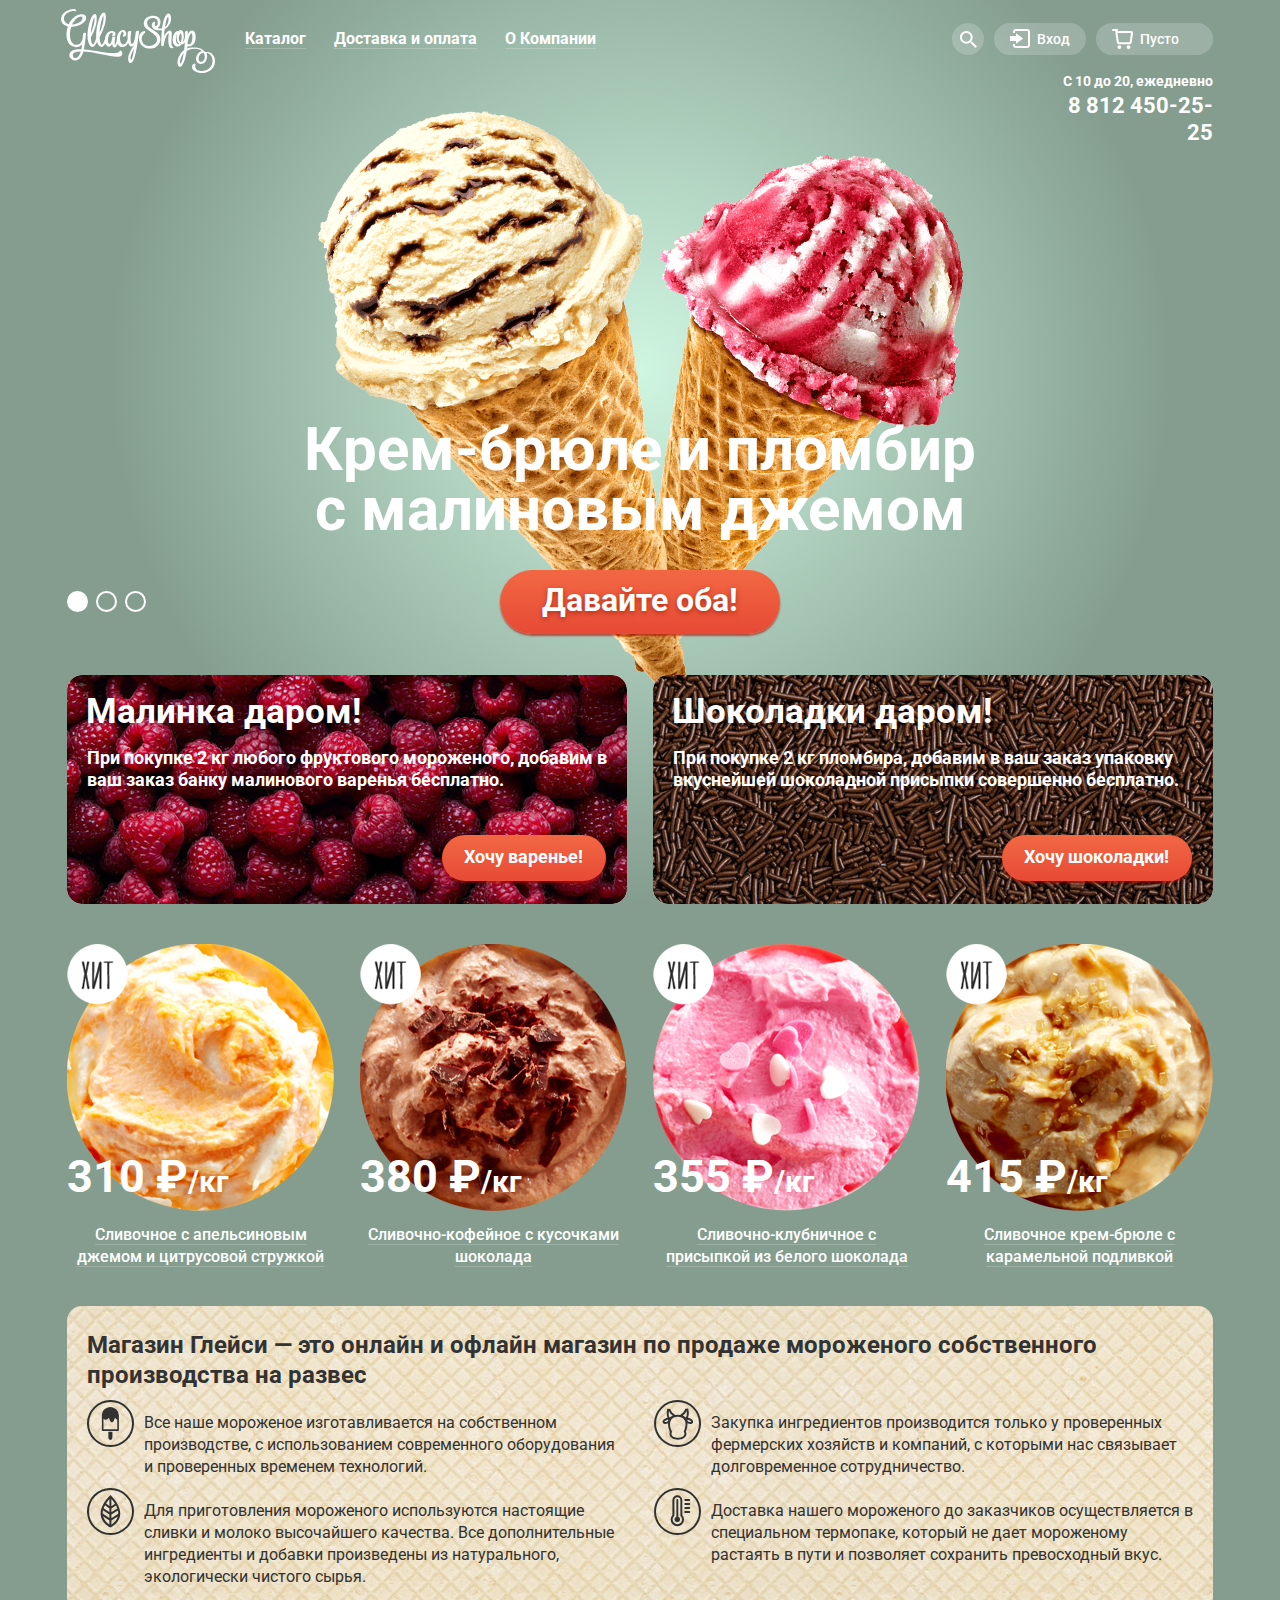
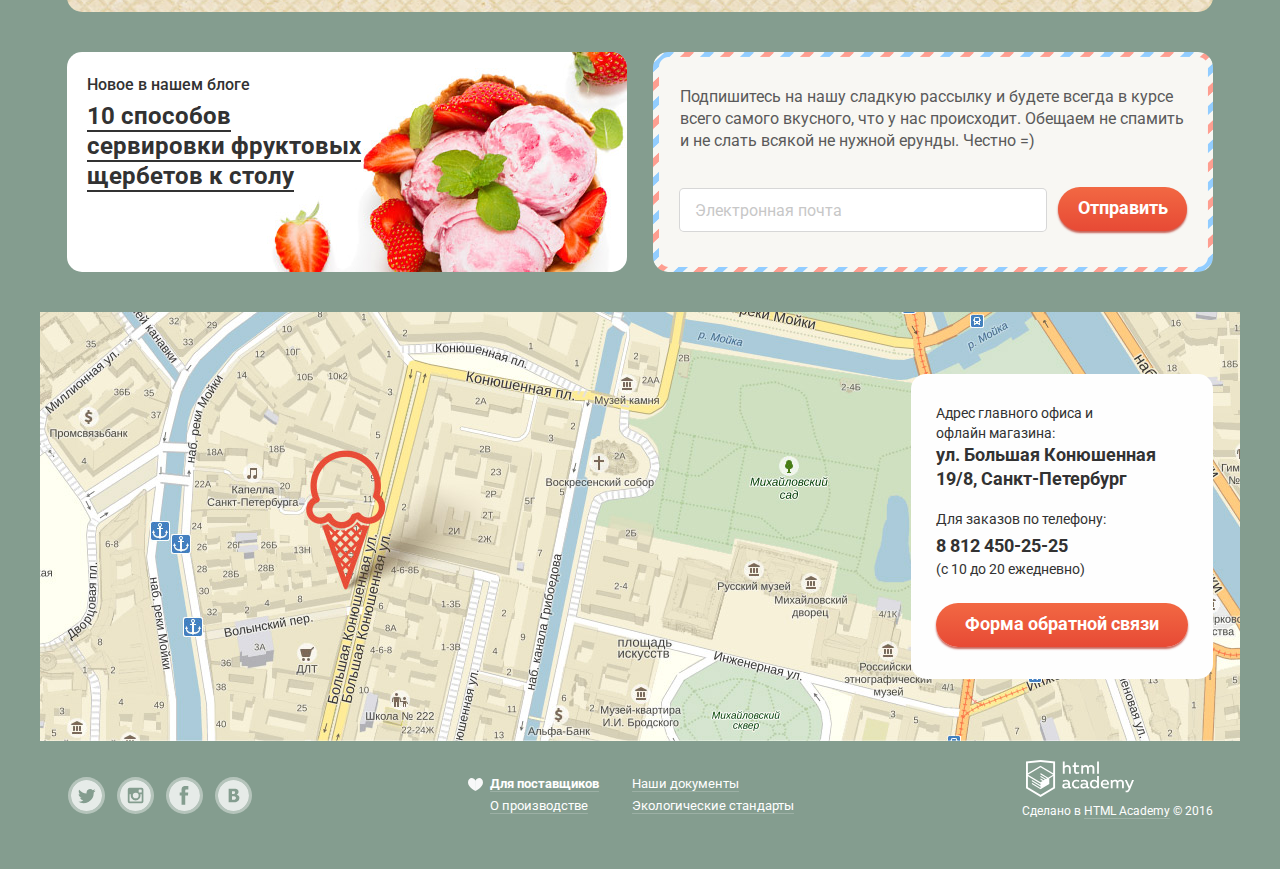
==== commit 2a24356f: "Удалил лишнее" ====
--- a/index.html
+++ b/index.html
@@ -104,12 +104,12 @@
         <div class="banners clearfix">
           <div class="banners-left">
             <h2>Малинка даром!</h2>
-            <p>При покупке 2 кг любого фруктового мороженого, добавим в ваш заказ банку малинового варенья бесплатно.При покупке 2 кг любого фруктового мороженого, добавим в ваш заказ банку малинового варенья бесплатно.При покупке 2 кг любого фруктового мороженого, добавим в ваш заказ банку малинового варенья бесплатно.При покупке 2 кг любого фруктового мороженого, добавим в ваш заказ банку малинового варенья бесплатно.При покупке 2 кг любого фруктового мороженого, добавим в ваш заказ банку малинового варенья бесплатно.При покупке 2 кг любого фруктового мороженого, добавим в ваш заказ банку малинового варенья бесплатно.При покупке 2 кг любого фруктового мороженого, добавим в ваш заказ банку малинового варенья бесплатно.При покупке 2 кг любого фруктового мороженого, добавим в ваш заказ банку малинового варенья бесплатно.</p>
+            <p>При покупке 2 кг любого фруктового мороженого, добавим в ваш заказ банку малинового варенья бесплатно.</p>
             <a class="button-red button-want" href="#">Хочу варенье!</a>
           </div>
           <div class="banners-right">
             <h2>Шоколадки даром!</h2>
-            <p>При покупке 2 кг пломбира, добавим в ваш заказ упаковку вкуснейшей шоколадной присыпки совершенно бесплатно.При покупке 2 кг пломбира, добавим в ваш заказ упаковку вкуснейшей шоколадной присыпки совершенно бесплатно.При покупке 2 кг пломбира, добавим в ваш заказ упаковку вкуснейшей шоколадной присыпки совершенно бесплатно.При покупке 2 кг пломбира, добавим в ваш заказ упаковку вкуснейшей шоколадной присыпки совершенно бесплатно.При покупке 2 кг пломбира, добавим в ваш заказ упаковку вкуснейшей шоколадной присыпки совершенно бесплатно.При покупке 2 кг пломбира, добавим в ваш заказ упаковку вкуснейшей шоколадной присыпки совершенно бесплатно.При покупке 2 кг пломбира, добавим в ваш заказ упаковку вкуснейшей шоколадной присыпки совершенно бесплатно.При покупке 2 кг пломбира, добавим в ваш заказ упаковку вкуснейшей шоколадной присыпки совершенно бесплатно.</p>
+            <p>При покупке 2 кг пломбира, добавим в ваш заказ упаковку вкуснейшей шоколадной присыпки совершенно бесплатно.</p>
             <a class="button-red button-want" href="#">Хочу шоколадки!</a>
           </div>
         </div>
@@ -176,10 +176,10 @@
         <div class="content clearfix">
           <div class="content-left">
             <h2>Новое в нашем блоге</h2>
-            <a href="#">10 способов сервировки фруктовых щербетов к&nbsp;столуПри покупке 2 кг пломбира, добавим в ваш заказ упаковку вкуснейшей шоколадной присыпки совершенно бесплатно.</a>
+            <a href="#">10 способов сервировки фруктовых щербетов к&nbsp;столу</a>
           </div>
           <div class="content-right">
-            <p>Подпишитесь на нашу сладкую рассылку и будете всегда в курсе всего самого вкусного, что у нас происходит. Обещаем не спамить и не слать всякой не нужной ерунды. Честно =)При покупке 2 кг пломбира, добавим в ваш заказ упаковку вкуснейшей шоколадной присыпки совершенно бесплатно.При покупке 2 кг пломбира, добавим в ваш заказ упаковку вкуснейшей шоколадной присыпки совершенно бесплатно.При покупке 2 кг пломбира, добавим в ваш заказ упаковку вкуснейшей шоколадной присыпки совершенно бесплатно.При покупке 2 кг пломбира, добавим в ваш заказ упаковку вкуснейшей шоколадной присыпки совершенно бесплатно.При покупке 2 кг пломбира, добавим в ваш заказ упаковку вкуснейшей шоколадной присыпки совершенно бесплатно.При покупке 2 кг пломбира, добавим в ваш заказ упаковку вкуснейшей шоколадной присыпки совершенно бесплатно.</p>
+            <p>Подпишитесь на нашу сладкую рассылку и будете всегда в курсе всего самого вкусного, что у нас происходит. Обещаем не спамить и не слать всякой не нужной ерунды. Честно =)</p>
             <form class="subscribe" action="https://echo.htmlacademy.ru" method="post">
               <input class="input-field" type="email" name="email-subscribe" placeholder="Электронная почта" required>
               <button class="button-red button-subscribe-send" type="submit">Отправить</button>
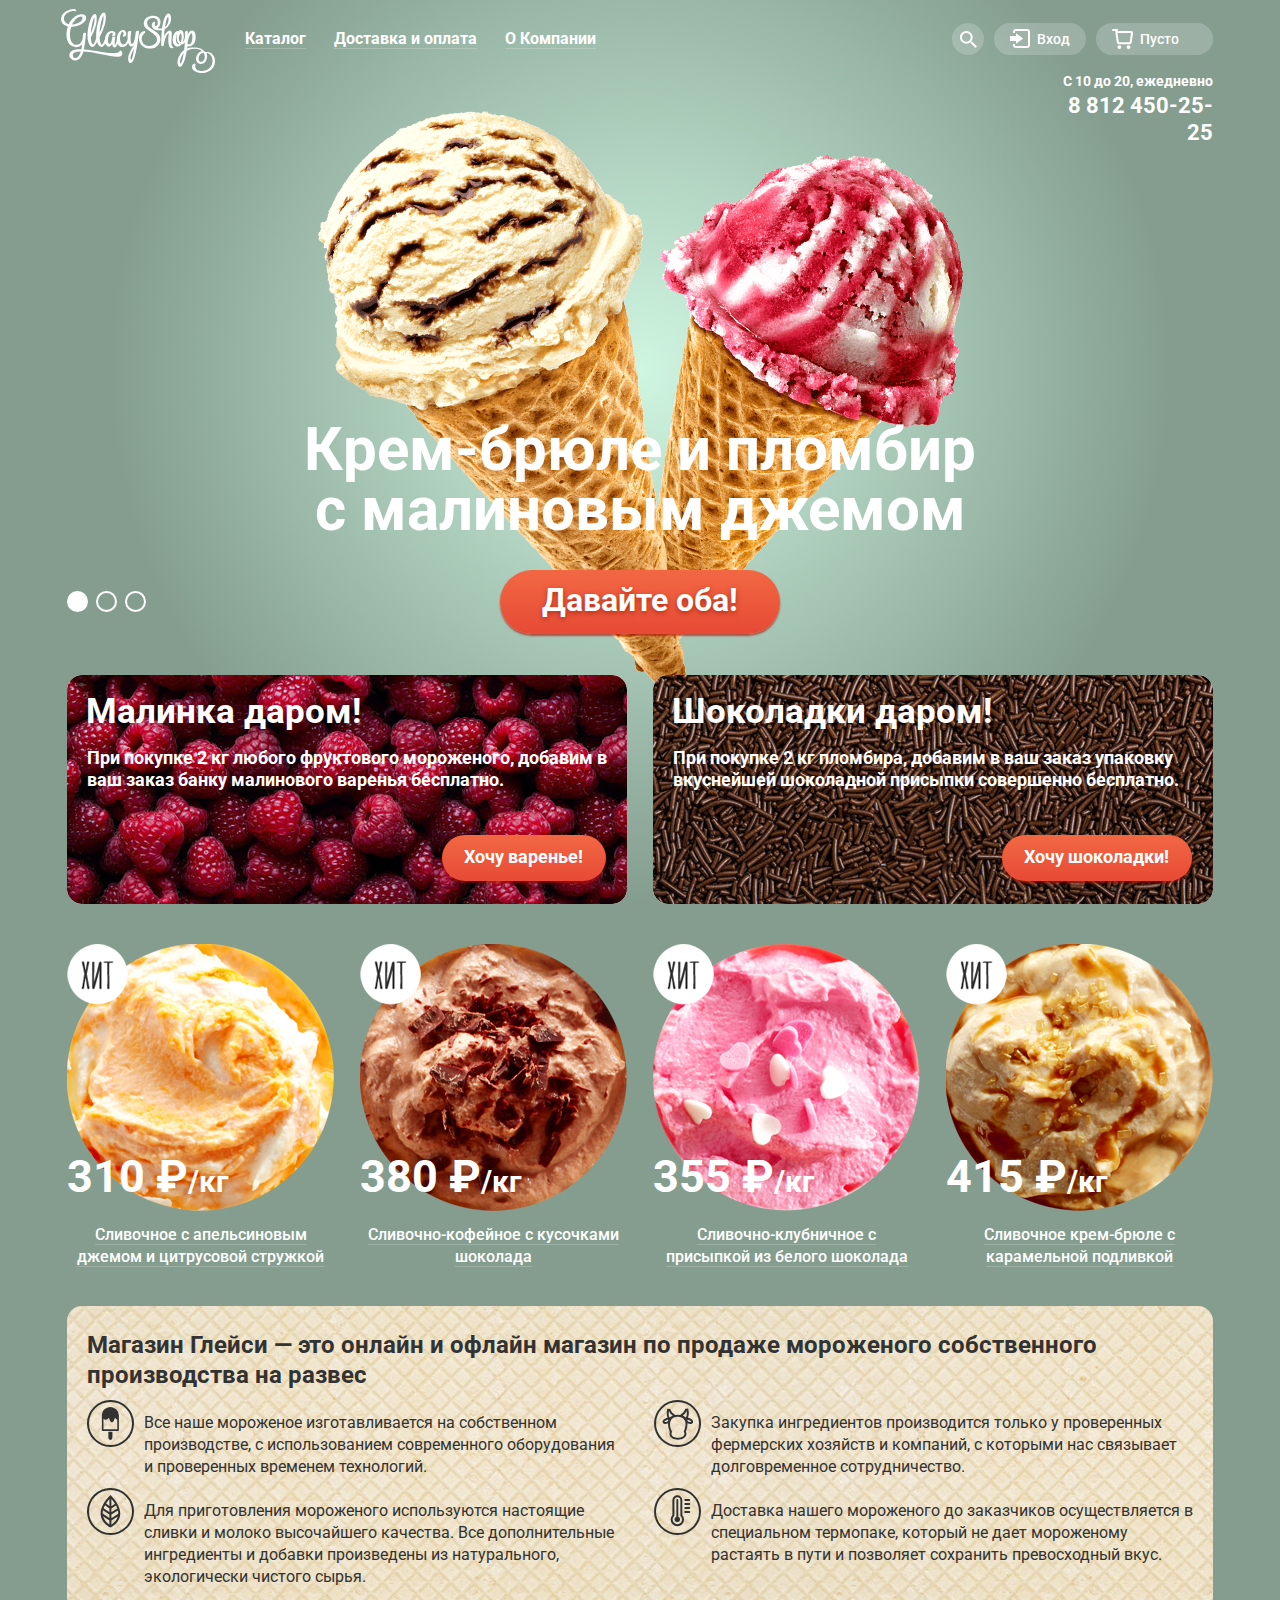
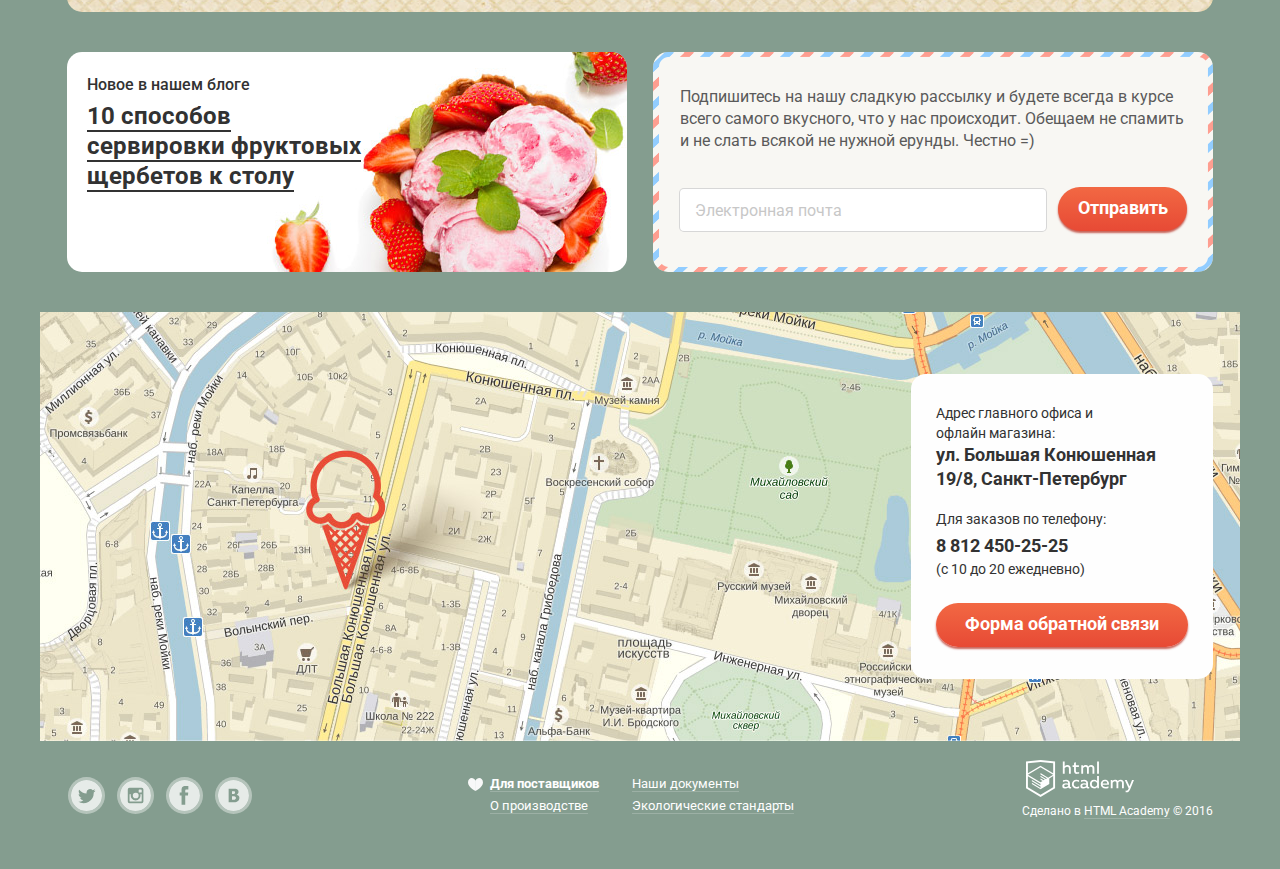
==== commit 670b1b6d: "Исправления" ====
--- a/index.html
+++ b/index.html
@@ -199,7 +199,7 @@
               <a class="phone" href="tel:88124502525"><b>8 812 450-25-25</b></a><br>
               <span>(с 10 до 20 ежедневно)</span>
             </p>
-            <a class="button-red button-feedback" href="#">Форма обратной связи</a>
+            <a class="button-red button-feedback" href="form.html">Форма обратной связи</a>
           </div>        
         </div>
       </main>
@@ -214,12 +214,12 @@
           <div class="page-footer-menu">
             <ul class="page-footer-list">
               <li class="list-item-about">
-                <a href="#">Для поставщиков</a>
-                <a href="#">О производстве</a>
+                <p class="heart"><a href="#">Для поставщиков</a></p>
+                <p><a href="#">О производстве</a></p>
               </li>
               <li class="list-item-about">
-                <a href="#">Наши документы</a>
-                <a href="#">Экологические стандарты</a>
+                <p><a href="#">Наши документы</a></p>
+                <p><a href="#">Экологические стандарты</a></p>
               </li>
             </ul>
           </div>
--- a/css/style.min.css
+++ b/css/style.min.css
@@ -1 +1 @@
-*,*:active,*:focus{  border:none;  outline:none}p,h1,h2{  margin:0}img{  max-width:100%;  height:auto}body{  font-family:"Roboto","Tahoma",sans-serif;  font-size:16px;  line-height:22px;  font-weight:700;  color:#fff}h1{  font-size:35px;  line-height:41px}h2{  font-size:35px;  line-height:41px}.wrapper{  box-sizing:border-box;  display:table;  width:100%;  margin:0 auto;  background-color:#849d8f;  background-image:-webkit-linear-gradient(rgba(255,255,255,0.2),transparent 656px);  background-image:linear-gradient(rgba(255,255,255,0.2),transparent 656px)}.background-slide-1{   background-color:#849d8f;  background-image:-webkit-radial-gradient(50% 15%,circle,#cff6e1,#849d8f 530px);  background-image:radial-gradient(circle at 50% 15%,#cff6e1,#849d8f 530px)}.background-slide-2{  background-color:#8996a6;  background-image:-webkit-radial-gradient(50% 15%,circle,#d6ebfd,#8996a6 530px);  background-image:radial-gradient(circle at 50% 15%,#d6ebfd,#8996a6 530px)}.background-slide-3{  background-color:#9d8b84;  background-image:-webkit-radial-gradient(50% 15%,circle,#f9e4da,#9d8b84 530px);  background-image:radial-gradient(circle at 50% 15%,#f9e4da,#9d8b84 530px)}.container{  width:1146px;  padding:0 27px;  margin:0 auto}.clearfix::after{  content:"";  display:table;  clear:both}.page-header{  padding-top:23px}.page-header-navigation{  float:left;  width:560px}.page-header-user{  position:relative;  float:right;  width:560px;  min-height:50px;  font-size:0;  text-align:right}.navigation-list{  box-sizing:border-box;  float:left;  width:396px;  min-height:50px;   margin:0;  padding:0;  padding-top:7px;  padding-left:14px;  font-size:0;  list-style:none;  position:relative;  z-index:1}.navigation-list ul{  margin:0;  padding:0}.navigation-list li{  display:inline-block;  vertical-align:top;  margin-right:28px}.navigation-list li:last-child{  margin-right:0}.navigation-list a{  display:block;  font-size:16px;  line-height:18px;  text-decoration:none;  color:#fff;  border-bottom:1px solid rgba(255,255,255,0.2)}.list-item:hover >a,.list-item:active >a{  padding:8px 14px;  margin:-8px -14px;  border-radius:25px;  background:#f7f6f3;  color:#333;  border:none}.list-item-catalog:hover >a::before{  content:"";  position:absolute;  bottom:-15px;  left:0;  width:100%;  height:20px;  background:transparent}.list-item >a:active{  background:#ededed;  box-shadow:inset 0 2px 1px #696969}.navigation-list >.list-item{  position:relative}.page-header-sub-nav{  position:absolute;  left:-9999px;  opacity:0;  border-radius:5px;  width:143px;  height:171px;  background:#f8f7f4;  box-shadow:0 20px 20px rgba(0,0,0,0.4)}.page-header-sub-nav a{   border:none}.sub-list-item:hover a{  background:#fbded8}.page-header-sub-nav a{  box-sizing:border-box;  width:143px;  height:32px;  padding-top:7px;  padding-left:21px;  font-size:14px;  line-height:16px;  color:#323232;  font-weight:400}.new-items a{  position:relative;  height:30px;  margin-top:5px;  margin-bottom:4px;  padding-top:5px;  font-weight:700}.new-items a::after{  content:"";  position:absolute;  left:50%;  margin-left:-64px;  bottom:0;  width:128px;  height:1px;  background:rgba(53,53,53,0.2)}.list-item-catalog:hover .page-header-sub-nav{  z-index:2;  top:31px;  left:-20px;  opacity:1}.sub-list-item a:active{  background:#f6b5a5}.list-item.current >a{  padding:8px 14px;  margin:-8px -14px;  border-radius:25px;  border:none;  color:#fff;  background:#d07058}.sub-list-item.current a{  color:#fff;  background:#d07058}.page-header-logo{  position:relative;  top:-14px;  left:-6px;  float:left;  width:148px;  min-height:50px;   margin-right:16px}.page-header-logo img{  max-width:inherit}.page-header-info{  float:right;  width:170px;  font-size:0;  line-height:15px;  text-align:right}.page-header-info .info-time{  font-size:14px;  line-height:16px}.page-header-info .info-phone{  font-size:22px;  line-height:24px;  text-decoration:none;  color:#fff}.breadcrumbs{  clear:left;  float:left;  width:auto;  margin-top:5px;  font-size:0}.breadcrumbs a{  position:relative;  margin-right:21px;  font-size:14px;  line-height:16px;  font-weight:400;  text-decoration:none;  color:#fff}.breadcrumbs a::after{  content:"\00BB";  position:absolute;  right:-15px;  pointer-events:none}.breadcrumbs a:not(:last-child):hover,.breadcrumbs a:not(:last-child):active{  color:#ffbc9e;  border-color:rgba(249,172,159,0.3)}.breadcrumbs a:hover::after,.breadcrumbs a:active::after{  color:#fff}.breadcrumbs a{  border-bottom:1px solid rgba(255,255,255,0.2)}.breadcrumbs .current{  border:none;  cursor:default}.breadcrumbs .current::after{  display:none}.page-header-user .button-light{  box-sizing:border-box;  display:inline-block;  vertical-align:top;  margin-right:10px;  font-size:14px;  line-height:16px;  font-weight:500;  text-decoration:none}.page-header-user .button-light.button-shopping-cart{  margin-right:0}.button-light.button-search{  position:relative;  width:32px;  height:32px;  border-radius:50%;  background:rgba(255,255,255,0.2) url("../img/icon-search.svg") no-repeat 50% 50%;  cursor:pointer}.button-light.button-search:hover{  background:#fff url("../img/icon-search-hover.svg") no-repeat 50% 50%}.button-light.button-search:hover::after{  content:"";  position:absolute;  top:0;  right:0;  width:100%;  height:36px;  background:transparent}.button-light.button-search:hover ~ .search-box{  display:block}.box{  display:none;  box-sizing:border-box;  position:absolute;  z-index:2;  border-radius:5px;  background:#f8f7f4;  box-shadow:0 20px 20px rgba(0,0,0,0.4)}.search-box{  top:36px;  left:-10px;  width:341px;  height:84px;  padding:20px 15px}.search-box:hover{  display:block}.search-box input[type="search"]{  box-sizing:border-box;  width:311px;  height:44px;  font-size:14px;  line-height:24px}.search-box button{  display:none}.button-light.button-login{  position:relative;  width:92px;  height:32px;  padding-top:8px;  padding-right:16px;  padding-left:35px;  font-weight:500;  color:#fff;  border-radius:25px;  background:rgba(255,255,255,0.2);  cursor:pointer}.button-light.button-login::before{  content:"";  position:absolute;  top:6px;  left:16px;  width:20px;  height:19px;  background:url("../img/icon-login.svg") no-repeat}.button-light.button-login:hover{  color:#323232;  background:#f8f7f4}.button-light.button-login:hover::before{  background:url("../img/icon-login-hover.svg") no-repeat}.button-light.button-login:hover::after{  content:"";  position:absolute;  top:0;  right:0;  width:100%;  height:36px;  background:transparent}.button-light.button-login:hover ~ .login-box{  display:block}.login-box{  top:36px;  left:156px;  width:277px;  height:214px;  padding:20px 17px 20px 19px}.login-box:hover{  display:block}.login-box input{  width:100%;  height:44px;  font-size:14px;  line-height:24px;  margin-bottom:20px}.button-sign-in{  float:left;  width:100px;  height:44px;  font-size:18px;  padding-top:2px;  line-height:24px;  border-radius:20px}.forgot{  float:right;  width:120px;  font-size:13px;  line-height:21px;  text-align:left}.forgot a{  color:#323232;  font-weight:400;  text-decoration:none;  border-bottom:1px solid rgba(0,0,0,0.3)}.forgot a:hover,.forgot a:active{  color:#e84d37;  border-color:#ec593c}.button-light.button-shopping-cart{  position:relative;  width:117px;  height:32px;  padding-top:8px;  text-align:left;  padding-left:44px;  font-weight:500;  color:#fff;  border-radius:25px;  background:rgba(255,255,255,0.2);  cursor:default}.button-light.button-shopping-cart::before{  content:"";  position:absolute;  top:6px;  left:16px;  width:21px;  height:20px;  background:url("../img/icon-shopping-cart-empty.svg") no-repeat}.button-light.button-shopping-cart.full{  padding-left:43px;  color:#323232;  background:#f8f7f4;  cursor:pointer}.button-light.button-shopping-cart.full::before{  background-image:url("../img/icon-shopping-cart-full-border.svg"),url("../img/icon-shopping-cart-full-inner.svg");  background-position:0 0,5px 4px;  background-repeat:no-repeat,no-repeat}.button-light.button-shopping-cart.full:hover::after{  content:"";  position:absolute;  top:0;  right:0;  width:100%;  height:36px;  background:transparent}.button-light.button-shopping-cart.full:hover ~ .shopping-cart-box{  display:block}.shopping-cart-box{  top:36px;  right:0;  width:539px;  min-height:242px;  padding:18px 14px 20px 15px;  font-size:13px;  line-height:16px;  font-weight:400;  color:#323232}.shopping-cart-box:hover{  display:block}.shopping-cart-row a{  text-decoration:none;  color:inherit}.shopping-cart-row a:hover,.shopping-cart-row a:active{  color:#e84d37;  border-color:#ec593c}.shopping-cart-row td{  vertical-align:top;  padding:0;  padding-bottom:10px}.shopping-cart-row:last-child td{  padding-bottom:14px}.shopping-cart-row td:not(:nth-child(2)){  padding-top:9px}.shopping-cart-list{  width:510px;  text-align:center;  border-bottom:1px solid #cacac7;  margin-bottom:14px}.shopping-cart-row td.column-product-delete{  width:17px;  text-align:left;  padding-left:3px;  padding-top:8px}.product-delete{  width:11px;  height:11px;  background:url("../img/icon-delete.svg") no-repeat 50% 50%;  border:none;  cursor:pointer}td.column-product-photo{  font-size:0;  width:40px;  text-align:center}.column-product-photo img{  border-radius:50%}td.column-product-title{  width:auto;  text-align:left;  padding-left:6px;  padding-right:5px}.column-product-set{  width:110px;  text-align:center}.column-product-set span{  color:#999}.column-product-cost{  width:85px;  text-align:center}.purchase{  float:right}.total-cost{  text-align:right;  margin-bottom:14px;  font-size:15px;  line-height:18px;  font-weight:700;  margin-right:-2px}.button-issue-order{  box-sizing:border-box;  width:170px;  height:44px;  padding-top:10px;  border-radius:20px;  font-size:18px;  line-height:24px;  font-weight:700}.slider{  position:relative;  float:left;   width:1146px;  height:590px;   margin:-43px auto -20px}.slider-slide{  display:none}.slider-text{  width:690px;  margin:0 auto;  margin-bottom:30px;  font-size:60px;  line-height:1em}.slider input[type="radio"]{  display:none}.slider-controls{  position:absolute;  bottom:83px;  left:0;  z-index:10;  font-size:0;  line-height:0}.slider-controls label{  display:inline-block;  vertical-align:top;  width:17px;  height:17px;  margin-right:8px;    line-height:0px;    border-radius:50%;  background:transparent;  border:2px solid #fff;  cursor:pointer}.slider-inner{  box-sizing:border-box;  height:100%;  padding-top:315px;  text-align:center}.slider-controls label:hover{  background:rgba(248,247,244,0.4)}#radio-1:checked ~ .slider-inner label[for="radio-1"],#radio-2:checked ~ .slider-inner label[for="radio-2"],#radio-3:checked ~ .slider-inner label[for="radio-3"]{  background:#fff}#radio-1:checked ~ .slider-inner #slide-1,#radio-2:checked ~ .slider-inner #slide-2,#radio-3:checked ~ .slider-inner #slide-3{  display:block}#radio-1:checked ~ .slider-inner{  background:url("../img/promo-photo-1.png") no-repeat 50% 100%}#radio-2:checked ~ .slider-inner{  background:url("../img/promo-photo-2.png")  no-repeat 50% 100%}#radio-3:checked ~ .slider-inner{  background:url("../img/promo-photo-3.png")  no-repeat 50% 100%}.button-red{  position:relative;  display:inline-block;  vertical-align:bottom;  text-align:center;  text-decoration:none;  font-weight:700;  color:#fff;  background-image:-webkit-linear-gradient(bottom,#e74a35,#f26843);  background-image:linear-gradient(to top,#e74a35,#f26843);  box-shadow:0px 2px 2px rgba(172,16,0,0.64);  cursor:pointer}.button-red:hover{  background-image:-webkit-linear-gradient(bottom,#ec6f5e,#f58669);  background-image:linear-gradient(to top,#ec6f5e,#f58669);  box-shadow:0px 2px 2px rgba(172,16,0,1)}.button-red:active{  background-image:-webkit-linear-gradient(bottom,#e1613e,#d84732);  background-image:linear-gradient(to top,#e1613e,#d84732);  box-shadow:inset 0px 2px 2px rgba(172,16,0,1)}.slider .button-slider{  box-sizing:border-box;  width:280px;  height:64px;  margin:0 auto;  padding-top:8px;  text-shadow:0px 2px 5px rgba(160,32,11,0.76);   font-size:32px;  line-height:44px;   border-radius:50px}main.container.inner{  position:relative}main.container.inner::after{  content:"";  position:absolute;  bottom:-1px;  width:inherit;  height:1px;  background:rgba(255,255,255,0.3)}.page-title{  margin:0;  margin-bottom:24px}.filters{  width:879px;  min-height:140px;  margin-bottom:24px;  font-size:0}.filters label{  -webkit-user-select:none;     -moz-user-select:none;      -ms-user-select:none;          user-select:none}.filters p{  margin-bottom:6px;  margin-left:16px}.filters .filter-col{  display:inline-block;  vertical-align:middle;  font-size:16px;  line-height:18px;  margin-right:20px}.filter-col:last-child{  margin-right:0}.filters-form >div{  display:inline-block;  vertical-align:bottom;  margin-bottom:16px;  margin-right:14px;  font-size:14px;  line-height:16px;  font-weight:500}.filter-background{  font-size:16px;  line-height:18px;  border-radius:20px;  background:rgba(248,247,244,0.2)}.filter-sort{   position:relative}.filter-sort .filter-sort-content{  box-sizing:border-box;  width:193px;  height:36px;  padding-left:15px;  color:#fff;  -webkit-appearance:none;     -moz-appearance:none;          appearance:none}.filter-sort .filter-sort-content::-ms-expand{  display:none}.filter-sort-triangle{  position:absolute;  bottom:15px;  right:15px;  width:0px;  height:0px;  border-top:5px solid #fff;  border-bottom:5px solid;  border-left:4px solid;  border-right:4px solid;  border-bottom-width:0;  border-left-color:transparent;  border-right-color:transparent;  cursor:pointer}.filter-sort-content:hover ~ .filter-sort-triangle,.filter-sort-content:focus ~ .filter-sort-triangle{  border-top-color:#333}.filter-sort .filter-sort-content:hover{  color:#323232;  background:#fff;   cursor:pointer}.filter-sort .filter-sort-content:focus{  color:#323232;  background:#fff}.filter-sort-content:focus option{  font-size:14px;  line-height:16px}.filter-cost{  height:56px}.filter-cost .filter-cost-controls{  padding-left:15px;  margin-bottom:6px;  margin-top:-2px;  width:205px}.filter-cost-controls input[type="text"]{  width:25px;  background:transparent;  color:#fff}.filter-cost .filter-range{  box-sizing:border-box;  position:relative;  width:220px;  height:36px;  padding:16px 16px}.filter-range .scale{  height:4px;  background:rgba(248,247,244,0.5)}.filter-range .bar{  margin-left:34px;  width:97px;  height:inherit;  background:#f8f7f4}.filter-range .toggle{  content:"";  position:absolute;  top:8px;  left:0;  width:20px;  height:20px;  border-radius:50%;  background:#f8f7f4;  box-shadow:0 2px 2px rgba(0,0,0,0.2);  cursor:pointer}.filter-range .toggle-min{  left:34px}.filter-range .toggle-max{  left:131px}.filter-range .toggle:hover{  width:24px;  height:24px;  margin-top:-2px;  margin-left:-2px}.filter-fat-content{  box-sizing:border-box;  width:414px;  height:36px;  font-size:0;  padding-top:9px;  padding-left:15px}.filter-filling-content{  box-sizing:border-box;  width:702px;  height:36px;  font-size:0;  padding-top:9px;  padding-left:15px}.filter-fat-content input[type="radio"],.filter-filling-content input[type="checkbox"]{  display:none}.filter-fat-content label{  position:relative;  padding-left:30px;  cursor:pointer}.filter-fat-content label::before{  content:"";  position:absolute;  top:0;  left:0px;  width:18px;  height:18px;  border:1px solid #f8f7f4;  border-radius:50%}input[type="radio"]:checked+label::after{  content:"";  position:absolute;  top:4px;  left:4px;  width:12px;  height:12px;  background:#f8f7f4;  border-radius:50%}.filter-filling-content label{  position:relative;  padding-left:33px;  cursor:pointer}.filter-filling-content label::before{  content:"";  position:absolute;  left:0;  width:18px;  height:18px;  border:1px solid #fff;  border-radius:3px}input[type="checkbox"]:checked+label::after{  content:"";  position:absolute;  top:5px;  left:5px;  width:8px;  height:5px;  border-bottom:2px solid #fff;  border-left:2px solid #fff;  -webkit-transform:rotate(-45deg);          transform:rotate(-45deg)}input:not(:disabled)+label:hover::before{  width:16px;  height:16px;  border-width:2px}input[type="radio"]:disabled+label,input[type="checkbox"]:disabled+label{  color:rgba(255,255,255,0.4)}input[type="checkbox"]:disabled+label::before,input[type="checkbox"]:disabled+label::after,input[type="radio"]:disabled+label::before{  border-color:rgba(255,255,255,0.4)} input[type="radio"]:disabled+label::after{  background:rgba(255,255,255,0.4)}.filters .button{  width:144px;  height:36px;    border:2px solid #fff;  color:#fff}.filters .button:hover{  background:#fbfcfb;  color:#323232;  cursor:pointer}.filters .button:active{  border:none;  background:#eaeaea;  color:#323232;  box-shadow:inset 0px 2px 1px #696969}.catalog{  font-size:0}.catalog-item{  position:relative;  display:inline-block;  vertical-align:top;  width:267px;  min-height:330px;  margin-right:26px;  margin-bottom:32px;  font-size:16px;  line-height:22px;  cursor:pointer}.catalog-item:hover .catalog-item-photo{  position:relative;  z-index:4}.catalog-item:hover .cost{  z-index:5}.catalog-item:hover::before{  content:"";  position:absolute;  z-index:3;  top:-6px;  left:-13px;  width:293px;  min-height:122.7%;  background:rgba(248,247,244,0.3)}.catalog-item:hover span{  border:none}.catalog-item:hover .button-quick-view{  display:block;  z-index:4}.button-quick-view{  box-sizing:border-box;  position:absolute;  bottom:-50px;  left:50%;  margin-left:-100px;  padding-top:10px;  width:200px;  height:44px;  font-size:18px;  line-height:24px;  border-radius:20px}.catalog-item:nth-child(4n){  margin-right:0}.catalog-item .cost{  position:absolute;  top:210px;    font-size:30px;  line-height:1em}.cost span:first-child{  font-size:45px;  line-height:1em}.catalog-item .button-quick-view{  display:none}.catalog-item-photo{  margin:0}.catalog-item-photo img{  width:267px;  height:267px}.catalog-item-description{  width:257px;  margin:7px auto 0;  font-weight:500;  text-align:center}.catalog-item-description span{  border-bottom:1px solid rgba(255,255,255,0.2)}.catalog-pagination{  float:right;  margin-top:43px;  margin-bottom:30px;  margin-right:-8px;  font-size:0}.catalog-pagination .pagination-button{  box-sizing:border-box;  display:inline-block;  vertical-align:middle;  width:26px;  height:26px;  margin-left:3px;  padding:4px;   font-size:16px;  line-height:18px;  font-weight:500;  text-decoration:none;  text-align:center;  border-radius:50%;  color:#fff;  background-color:transparent}.catalog-pagination .current-page{  color:#323232;  background:#fff;  pointer-events:none}.catalog-pagination .current{  opacity:0.2;  pointer-events:none}.catalog-pagination .pagination-button:hover{  background-color:rgba(255,255,255,0.2)}.catalog-pagination .previous{  background:url("../img/arrow.svg") no-repeat 50% 50%;  margin-right:4px}.catalog-pagination .next{  background:url("../img/arrow.svg") no-repeat 50% 50%;  -webkit-transform:rotate(180deg);          transform:rotate(180deg);  margin-left:6px}.banners{  margin-bottom:40px}.banners-left{  box-sizing:border-box;  float:left;  position:relative;  width:560px;  min-height:229px;  padding:16px 20px;   border-radius:15px;  background:#4e8567 url("../img/banner-left-bg.jpg") no-repeat;  background-size:cover}.banners-right{  box-sizing:border-box;  float:right;  position:relative;  width:560px;  min-height:229px;  padding:16px 20px;   border-radius:15px;  background:#4e8567 url("../img/banner-right-bg.jpg") no-repeat;  background-size:cover}.banners h2{  margin-bottom:15px;  margin-left:-1px}.banners p{  font-size:18px;  line-height:22px}.button-want{  position:absolute;  bottom:23px;  right:21px;  font-size:18px;  line-height:24px;  padding:10px 23px 12px 22px;  border-radius:30px}.catalog-item .hit{  position:absolute;  top:0px;  left:0px;  width:61px;  height:61px}.catalog-item:hover .hit{  z-index:5}.dignity{  box-sizing:border-box;  width:1146px;  min-height:306px;  padding:24px 20px;  margin-bottom:40px;   border-radius:15px;  color:#323232;  background:#73ae8e url("../img/dignity-bg.jpg")}.dignity-title{  font-size:24px;  line-height:30px}.dignity-left{  float:left;  width:539px;  min-height:80px;   font-weight:400}.dignity-right{  float:right;  width:539px;  min-height:80px;   font-weight:400}.dignity-description{  position:relative;  margin-top:22px;  padding-left:57px}.dignity-description::before{  content:"";  position:absolute;  top:-12px;  left:0px;  width:49px;  height:49px}.dignity-left .dignity-description:first-child::before{  background:url("../img/icon-ice-cream.svg") no-repeat}.dignity-left .dignity-description:last-child::before{  background:url("../img/icon-leaf.svg") no-repeat}.dignity-right .dignity-description:first-child::before{  background:url("../img/icon-cow.svg") no-repeat}.dignity-right .dignity-description:last-child::before{  background:url("../img/icon-thermometer.svg") no-repeat}.content{  margin-bottom:40px}.content-left{  box-sizing:border-box;  float:left;  width:560px;  min-height:220px;  padding:22px 20px;  padding-right:255px;   color:#323232;  border-radius:15px;  background:#acc5b8 url("../img/content-left-bg.jpg") no-repeat;  background-size:cover}.content-left h2{  font:inherit;  font-weight:500;  margin-bottom:5px}.content-left a{  color:inherit;  font-size:24px;  line-height:30px;  text-decoration:none;  border-bottom:2px solid #323232}.content-left a:hover,.content-left a:active{  color:#e84d37;  border-color:#ec593c}.content-right{  position:relative;  box-sizing:border-box;  float:right;  width:560px;  min-height:220px;  padding:34px 27px;  font-weight:400;   color:#5a5a5a;  border-radius:15px;  background:#acc5b8 url("../img/content-right-bg.png") no-repeat;  background-size:cover}.input-field{  box-sizing:border-box;  border-radius:5px;  padding:10px 15px;  border:1px solid rgba(178,178,178,0.52);  color:#323232;  background:#fff;  font-weight:700}.input-field::-webkit-input-placeholder{  color:#999;  font-weight:400}.input-field::-moz-placeholder{  color:#999;  font-weight:400}.input-field:-ms-input-placeholder{  color:#999;  font-weight:400}.input-field:hover{  padding-left:14px;  padding-right:14px;  border:2px solid rgba(154,154,154,0.52)}.input-field:focus{  padding-left:14px;  padding-right:14px;  border:2px solid rgba(46,136,228,0.52)}.input-field:required{  box-shadow:none}.subscribe input[type="email"]{  position:absolute;  bottom:40px;  left:26px;  width:368px;  height:44px;  font-size:16px;  line-height:24px}.button-subscribe-send{  position:absolute;  bottom:41px;  right:26px;  width:129px;  height:44px;  padding-bottom:4px;  border-radius:25px;  font-size:18px;  line-height:24px}.location{  position:relative;  width:100%;  min-height:429px;  margin-left:-27px;  line-height:0}.location iframe{  background:url("../img/map.jpg") no-repeat}.location-communication{  box-sizing:border-box;  position:absolute;  top:62px;  right:-27px;  width:302px;   min-height:305px;  padding:29px 25px;   font-size:14px;  line-height:20px;  font-weight:400;   color:#323232;   border-radius:15px;  background:#fefefe}.button-feedback{  box-sizing:border-box;  width:252px;  height:44px;  padding-top:9px;  margin-top:9px;  border-radius:25px;  font-size:18px;  line-height:24px}.location-communication p{  margin-bottom:14px}.location-communication p:last-of-type::first-line{  line-height:29px}.location-communication b{  font-size:18px;  line-height:24px}.location-communication .phone{  text-decoration:none;  color:#323232;  line-height:22px}.phone ~ span{  line-height:22px}.feedback-box{  position:fixed;  z-index:10;  top:50%;  left:50%;  margin-left:-239px;  margin-top:-221px;  width:477px;  height:442px;  padding:16px 24px;  border-radius:10px;  box-shadow:none;  font-size:16px;  line-height:24px}.feedback-box-show{  display:block;  -webkit-animation:showing 0.5s linear;          animation:showing 0.5s linear}.feedback-box-error{  -webkit-animation:shake 0.5s linear;          animation:shake 0.5s linear}.feedback-box p{  font-size:24px;  line-height:28px;  font-weight:500;  color:#323232;  margin-bottom:19px}.feedback-box-close{  position:absolute;  top:13px;  right:13px;  width:22px;  height:22px;  background:transparent;  cursor:pointer}.feedback-box-close::before,.feedback-box-close::after{  top:10px;  left:0px;  content:"";  position:absolute;  width:22px;  height:2px;  background:#070707}.feedback-box-close::before{  -webkit-transform:rotate(45deg);          transform:rotate(45deg)}.feedback-box-close::after{  -webkit-transform:rotate(-45deg);          transform:rotate(-45deg)}.feedback-box input{  width:267px;  height:44px;  margin-bottom:20px}.input-field-commentary{  box-sizing:border-box;  width:428px;  height:155px;  resize:none;  margin-bottom:18px}.input-field-commentary:hover,.input-field-commentary:focus{   padding-top:9px}.button-feedback-send{  width:138px;  height:44px;  border-radius:25px;  font-size:18px;  line-height:24px;  margin-left:290px;  bottom:0}.feedback-overlay{  display:none;  position:fixed;  top:0;  left:0;  width:100%;  height:100%;  z-index:9;  background:rgba(0,0,0,0.3);  cursor:pointer}.feedback-overlay-show{  display:block}@-webkit-keyframes showing{  0%{    opacity:0;    -webkit-transform:translateY(600px);            transform:translateY(600px)}  100%{    opacity:1;    -webkit-transform:translateY(0px);            transform:translateY(0px)}}@keyframes showing{  0%{    opacity:0;    -webkit-transform:translateY(600px);            transform:translateY(600px)}  100%{    opacity:1;    -webkit-transform:translateY(0px);            transform:translateY(0px)}}@-webkit-keyframes shake{  0%,100%{    -webkit-transform:translateX(0px);            transform:translateX(0px)}  10%,30%,50%,70%,90%{    -webkit-transform:translateX(10px);            transform:translateX(10px);    background:#f83e3e}  20%,40%,60%,80%{    -webkit-transform:translateX(-10px);            transform:translateX(-10px);    background:#f83e3e}}@keyframes shake{  0%,100%{    -webkit-transform:translateX(0px);            transform:translateX(0px)}  10%,30%,50%,70%,90%{    -webkit-transform:translateX(10px);            transform:translateX(10px);    background:#f83e3e}  20%,40%,60%,80%{    -webkit-transform:translateX(-10px);            transform:translateX(-10px);    background:#f83e3e}}.page-footer{  padding-top:0px;  padding-bottom:25px}.page-footer-social{  box-sizing:border-box;  float:left;  width:267px;  min-height:103px;  margin-right:26px;  padding-top:36px;  padding-left:1px;  font-size:0}.page-footer-social .social-button{  display:inline-block;  vertical-align:bottom;  width:31px;  height:31px;  margin-right:12px;  border-radius:50%;  border:3px solid rgba(255,255,255,0.5)}.page-footer-social .social-button:hover{  border-color:rgba(255,255,255,0.71);  opacity:1}.page-footer-social .social-button:active{  box-shadow:inset 0 2px 1px #888;  border-color:rgba(254,254,254,0.7)}.social-button-tw{  background:url("../img/icon-twitter.svg") no-repeat 50% 50%;  opacity:0.8}.social-button-inst{  background:url("../img/icon-instagram.svg") no-repeat 50% 50%;  opacity:0.8}.social-button-fb{  background:url("../img/icon-facebook.svg") no-repeat 50% 50%;  opacity:0.8}.social-button-vk{  background:url("../img/icon-vkontakte.svg") no-repeat 50% 50%;  opacity:0.8}.page-footer-menu{  float:left;  box-sizing:border-box;   width:560px;  min-height:103px;  padding-top:31px;  padding-left:130px}.page-footer-list{  margin:0;  padding:0;  list-style:none}.page-footer-menu a{   font-size:13px;  line-height:18px;  font-weight:400;  color:#fff;  text-decoration:none;  border-bottom:1px solid rgba(255,255,255,0.2)}.page-footer a:hover,.page-footer a:active{  color:#ffbc9e;  border-color:rgba(249,172,159,0.3)}.list-item-about{  float:left}.list-item-about:first-child{  width:120px;  margin-right:22px}.list-item-about:last-child{  width:170px}.list-item-about:first-child a:first-child{  position:relative;  font-weight:700}.list-item-about:first-child a:first-child::before{  content:"";  position:absolute;  width:18px;  height:13px;  left:-22px;  top:2px;  background:url("../img/icon-heart.svg") no-repeat 0px 0px}.page-footer-copyright{ box-sizing:border-box; float:right; width:267px; min-height:103px; padding-top:19px; font-size:12px; font-weight:400; line-height:18px}.page-footer-copyright .page-footer-logo{ width:108px; height:38px; margin:0 auto 4px}.page-footer-copyright .made-in{ text-align:right}.made-in a{ color:#fff; text-decoration:none; border-bottom:1px solid rgba(255,255,255,0.2)}+*,*:active,*:focus{  border:none;  outline:none}p,h1,h2{  margin:0}img{  max-width:100%;  height:auto}body{  font-family:"Roboto","Tahoma",sans-serif;  font-size:16px;  line-height:22px;  font-weight:700;  color:#fff}h1{  font-size:35px;  line-height:41px}h2{  font-size:35px;  line-height:41px}.wrapper{  box-sizing:border-box;  display:table;  width:100%;  margin:0 auto;  background-color:#849d8f;  background-image:-webkit-linear-gradient(rgba(255,255,255,0.2),transparent 656px);  background-image:linear-gradient(rgba(255,255,255,0.2),transparent 656px)}.background-slide-1{   background-color:#849d8f;  background-image:-webkit-radial-gradient(50% 15%,circle,#cff6e1,#849d8f 530px);  background-image:radial-gradient(circle at 50% 15%,#cff6e1,#849d8f 530px)}.background-slide-2{  background-color:#8996a6;  background-image:-webkit-radial-gradient(50% 15%,circle,#d6ebfd,#8996a6 530px);  background-image:radial-gradient(circle at 50% 15%,#d6ebfd,#8996a6 530px)}.background-slide-3{  background-color:#9d8b84;  background-image:-webkit-radial-gradient(50% 15%,circle,#f9e4da,#9d8b84 530px);  background-image:radial-gradient(circle at 50% 15%,#f9e4da,#9d8b84 530px)}.container{  width:1146px;  padding:0 27px;  margin:0 auto}.clearfix::after{  content:"";  display:table;  clear:both}.page-header{  padding-top:23px}.page-header-navigation{  float:left;  width:560px}.page-header-user{  position:relative;  float:right;  width:560px;  min-height:50px;  font-size:0;  text-align:right}.navigation-list{  box-sizing:border-box;  float:left;  width:396px;  min-height:50px;   margin:0;  padding:0;  padding-top:7px;  padding-left:14px;  font-size:0;  list-style:none;  position:relative;  z-index:1}.navigation-list ul{  margin:0;  padding:0}.navigation-list li{  display:inline-block;  vertical-align:top;  margin-right:28px}.navigation-list li:last-child{  margin-right:0}.navigation-list a{  display:block;  font-size:16px;  line-height:18px;  text-decoration:none;  color:#fff;  border-bottom:1px solid rgba(255,255,255,0.2)}.list-item:hover >a,.list-item:active >a{  padding:8px 14px;  margin:-8px -14px;  border-radius:25px;  background:#f7f6f3;  color:#333;  border:none}.list-item-catalog:hover >a::before{  content:"";  position:absolute;  bottom:-15px;  left:0;  width:100%;  height:20px;  background:transparent}.list-item >a:active{  background:#ededed;  box-shadow:inset 0 2px 1px #696969}.navigation-list >.list-item{  position:relative}.page-header-sub-nav{  position:absolute;  left:-9999px;  opacity:0;  border-radius:5px;  width:143px;  height:171px;  background:#f8f7f4;  box-shadow:0 20px 20px rgba(0,0,0,0.4)}.page-header-sub-nav a{   border:none}.sub-list-item:hover a{  background:#fbded8}.page-header-sub-nav a{  box-sizing:border-box;  width:143px;  height:32px;  padding-top:7px;  padding-left:21px;  font-size:14px;  line-height:16px;  color:#323232;  font-weight:400}.new-items a{  position:relative;  height:30px;  margin-top:5px;  margin-bottom:4px;  padding-top:5px;  font-weight:700}.new-items a::after{  content:"";  position:absolute;  left:50%;  margin-left:-64px;  bottom:0;  width:128px;  height:1px;  background:rgba(53,53,53,0.2)}.list-item-catalog:hover .page-header-sub-nav{  z-index:2;  top:31px;  left:-20px;  opacity:1}.sub-list-item a:active{  background:#f6b5a5}.list-item.current >a{  padding:8px 14px;  margin:-8px -14px;  border-radius:25px;  border:none;  color:#fff;  background:#d07058}.sub-list-item.current a{  color:#fff;  background:#d07058}.page-header-logo{  position:relative;  top:-14px;  left:-6px;  float:left;  width:148px;  min-height:50px;   margin-right:16px}.page-header-logo img{  max-width:inherit}.page-header-info{  float:right;  width:170px;  font-size:0;  line-height:15px;  text-align:right}.page-header-info .info-time{  font-size:14px;  line-height:16px}.page-header-info .info-phone{  font-size:22px;  line-height:24px;  text-decoration:none;  color:#fff}.breadcrumbs{  clear:left;  float:left;  width:auto;  margin-top:5px;  font-size:0}.breadcrumbs a{  position:relative;  margin-right:21px;  font-size:14px;  line-height:16px;  font-weight:400;  text-decoration:none;  color:#fff}.breadcrumbs a::after{  content:"\00BB";  position:absolute;  right:-15px;  pointer-events:none}.breadcrumbs a:not(:last-child):hover,.breadcrumbs a:not(:last-child):active{  color:#ffbc9e;  border-color:rgba(249,172,159,0.3)}.breadcrumbs a:hover::after,.breadcrumbs a:active::after{  color:#fff}.breadcrumbs a{  border-bottom:1px solid rgba(255,255,255,0.2)}.breadcrumbs .current{  border:none;  cursor:default}.breadcrumbs .current::after{  display:none}.page-header-user .button-light{  box-sizing:border-box;  display:inline-block;  vertical-align:top;  margin-right:10px;  font-size:14px;  line-height:16px;  font-weight:500;  text-decoration:none}.page-header-user .button-shopping-cart{  margin-right:0}.button-search{  position:relative;  width:32px;  height:32px;  border-radius:50%;  background:rgba(255,255,255,0.2) url("../img/icon-search.svg") no-repeat 50% 50%;  cursor:pointer}.button-search:hover{  background:#fff url("../img/icon-search-hover.svg") no-repeat 50% 50%}.button-search:hover::after{  content:"";  position:absolute;  top:0;  right:0;  width:100%;  height:36px;  background:transparent}.button-search:hover ~ .search-box{  display:block}.box{  display:none;  box-sizing:border-box;  position:absolute;  z-index:2;  border-radius:5px;  background:#f8f7f4;  box-shadow:0 20px 20px rgba(0,0,0,0.4)}.search-box{  top:36px;  left:-10px;  width:341px;  height:84px;  padding:20px 15px}.search-box:hover{  display:block}.search-box input[type="search"]{  box-sizing:border-box;  width:311px;  height:44px;  font-size:14px;  line-height:24px}.search-box button{  display:none}.button-login{  position:relative;  width:92px;  height:32px;  padding-top:8px;  padding-right:16px;  padding-left:35px;  font-weight:500;  color:#fff;  border-radius:25px;  background:rgba(255,255,255,0.2);  cursor:pointer}.button-login::before{  content:"";  position:absolute;  top:6px;  left:16px;  width:20px;  height:19px;  background:url("../img/icon-login.svg") no-repeat}.button-login:hover{  color:#323232;  background:#f8f7f4}.button-login:hover::before{  background:url("../img/icon-login-hover.svg") no-repeat}.button-login:hover::after{  content:"";  position:absolute;  top:0;  right:0;  width:100%;  height:36px;  background:transparent}.button-login:hover ~ .login-box{  display:block}.login-box{  top:36px;  left:156px;  width:277px;  height:214px;  padding:20px 17px 20px 19px}.login-box:hover{  display:block}.login-box input{  width:100%;  height:44px;  font-size:14px;  line-height:24px;  margin-bottom:20px}.button-sign-in{  float:left;  width:100px;  height:44px;  font-size:18px;  padding-top:2px;  line-height:24px;  border-radius:20px}.forgot{  float:right;  width:120px;  font-size:13px;  line-height:21px;  text-align:left}.forgot a{  color:#323232;  font-weight:400;  text-decoration:none;  border-bottom:1px solid rgba(0,0,0,0.3)}.forgot a:hover,.forgot a:active{  color:#e84d37;  border-color:#ec593c}.button-shopping-cart{  position:relative;  width:117px;  height:32px;  padding-top:8px;  text-align:left;  padding-left:44px;  font-weight:500;  color:#fff;  border-radius:25px;  background:rgba(255,255,255,0.2);  cursor:default}.button-shopping-cart::before{  content:"";  position:absolute;  top:6px;  left:16px;  width:21px;  height:20px;  background:url("../img/icon-shopping-cart-empty.svg") no-repeat}.button-shopping-cart.full{  padding-left:43px;  color:#323232;  background:#f8f7f4;  cursor:pointer}.button-shopping-cart.full::before{  background-image:url("../img/icon-shopping-cart-full-border.svg"),url("../img/icon-shopping-cart-full-inner.svg");  background-position:0 0,5px 4px;  background-repeat:no-repeat,no-repeat}.button-shopping-cart.full:hover::after{  content:"";  position:absolute;  top:0;  right:0;  width:100%;  height:36px;  background:transparent}.button-shopping-cart.full:hover ~ .shopping-cart-box{  display:block}.shopping-cart-box{  top:36px;  right:0;  width:539px;  min-height:242px;  padding:18px 14px 20px 15px;  font-size:13px;  line-height:16px;  font-weight:400;  color:#323232}.shopping-cart-box:hover{  display:block}.shopping-cart-row a{  text-decoration:none;  color:inherit}.shopping-cart-row a:hover,.shopping-cart-row a:active{  color:#e84d37;  border-color:#ec593c}.shopping-cart-row td{  vertical-align:top;  padding:0;  padding-bottom:10px}.shopping-cart-row:last-child td{  padding-bottom:14px}.shopping-cart-row td:not(:nth-child(2)){  padding-top:9px}.shopping-cart-list{  width:510px;  text-align:center;  border-bottom:1px solid #cacac7;  margin-bottom:14px}.shopping-cart-row td.column-product-delete{  width:17px;  text-align:left;  padding-left:3px;  padding-top:8px}.product-delete{  width:11px;  height:11px;  background:url("../img/icon-delete.svg") no-repeat 50% 50%;  border:none;  cursor:pointer}td.column-product-photo{  font-size:0;  width:40px;  text-align:center}.column-product-photo img{  border-radius:50%}td.column-product-title{  width:auto;  text-align:left;  padding-left:6px;  padding-right:5px}.column-product-set{  width:110px;  text-align:center}.column-product-set span{  color:#999}.column-product-cost{  width:85px;  text-align:center}.purchase{  float:right}.total-cost{  text-align:right;  margin-bottom:14px;  font-size:15px;  line-height:18px;  font-weight:700;  margin-right:-2px}.button-issue-order{  box-sizing:border-box;  width:170px;  height:44px;  padding-top:10px;  border-radius:20px;  font-size:18px;  line-height:24px;  font-weight:700}.slider{  position:relative;  float:left;   width:1146px;  height:590px;   margin:-43px auto -20px}.slider-slide{  display:none}.slider-text{  width:690px;  margin:0 auto;  margin-bottom:30px;  font-size:60px;  line-height:1em}.slider input[type="radio"]{  display:none}.slider-controls{  position:absolute;  bottom:83px;  left:0;  z-index:10;  font-size:0;  line-height:0}.slider-controls label{  display:inline-block;  vertical-align:top;  width:17px;  height:17px;  margin-right:8px;    line-height:0px;    border-radius:50%;  background:transparent;  border:2px solid #fff;  cursor:pointer}.slider-inner{  box-sizing:border-box;  height:100%;  padding-top:315px;  text-align:center}.slider-controls label:hover{  background:rgba(248,247,244,0.4)}#radio-1:checked ~ .slider-inner label[for="radio-1"],#radio-2:checked ~ .slider-inner label[for="radio-2"],#radio-3:checked ~ .slider-inner label[for="radio-3"]{  background:#fff}#radio-1:checked ~ .slider-inner #slide-1,#radio-2:checked ~ .slider-inner #slide-2,#radio-3:checked ~ .slider-inner #slide-3{  display:block}#radio-1:checked ~ .slider-inner{  background:url("../img/promo-photo-1.png") no-repeat 50% 100%}#radio-2:checked ~ .slider-inner{  background:url("../img/promo-photo-2.png")  no-repeat 50% 100%}#radio-3:checked ~ .slider-inner{  background:url("../img/promo-photo-3.png")  no-repeat 50% 100%}.button-red{  position:relative;  display:inline-block;  vertical-align:bottom;  text-align:center;  text-decoration:none;  font-weight:700;  color:#fff;  background-image:-webkit-linear-gradient(bottom,#e74a35,#f26843);  background-image:linear-gradient(to top,#e74a35,#f26843);  box-shadow:0px 2px 2px rgba(172,16,0,0.64);  cursor:pointer}.button-red:hover{  background-image:-webkit-linear-gradient(bottom,#ec6f5e,#f58669);  background-image:linear-gradient(to top,#ec6f5e,#f58669);  box-shadow:0px 2px 2px rgba(172,16,0,1)}.button-red:active{  background-image:-webkit-linear-gradient(bottom,#e1613e,#d84732);  background-image:linear-gradient(to top,#e1613e,#d84732);  box-shadow:inset 0px 2px 2px rgba(172,16,0,1)}.slider .button-slider{  box-sizing:border-box;  width:280px;  height:64px;  margin:0 auto;  padding-top:8px;  text-shadow:0px 2px 5px rgba(160,32,11,0.76);   font-size:32px;  line-height:44px;   border-radius:50px}main.container.inner{  position:relative}main.container.inner::after{  content:"";  position:absolute;  bottom:-1px;  width:inherit;  height:1px;  background:rgba(255,255,255,0.3)}.page-title{  margin:0;  margin-bottom:24px}.filters{  width:879px;  min-height:140px;  margin-bottom:24px;  font-size:0}.filters label{  -webkit-user-select:none;     -moz-user-select:none;      -ms-user-select:none;          user-select:none}.filters p{  margin-bottom:6px;  margin-left:16px}.filters .filter-col{  display:inline-block;  vertical-align:middle;  font-size:16px;  line-height:18px;  margin-right:20px}.filter-col:last-child{  margin-right:0}.filters-form >div{  display:inline-block;  vertical-align:bottom;  margin-bottom:16px;  margin-right:14px;  font-size:14px;  line-height:16px;  font-weight:500}.filter-background{  font-size:16px;  line-height:18px;  border-radius:20px;  background:rgba(248,247,244,0.2)}.filter-sort{   position:relative}.filter-sort .filter-sort-content{  box-sizing:border-box;  width:193px;  height:36px;  padding-left:15px;  color:#fff;  -webkit-appearance:none;     -moz-appearance:none;          appearance:none}.filter-sort .filter-sort-content::-ms-expand{  display:none}.filter-sort-triangle{  position:absolute;  bottom:15px;  right:15px;  width:0px;  height:0px;  border-top:5px solid #fff;  border-bottom:5px solid;  border-left:4px solid;  border-right:4px solid;  border-bottom-width:0;  border-left-color:transparent;  border-right-color:transparent;  cursor:pointer}.filter-sort-content:hover ~ .filter-sort-triangle,.filter-sort-content:focus ~ .filter-sort-triangle{  border-top-color:#333}.filter-sort .filter-sort-content:hover{  color:#323232;  background:#fff;   cursor:pointer}.filter-sort .filter-sort-content:focus{  color:#323232;  background:#fff}.filter-sort-content:focus option{  font-size:14px;  line-height:16px}.filter-cost{  height:56px}.filter-cost .filter-cost-controls{  padding-left:15px;  margin-bottom:6px;  margin-top:-2px;  width:205px}.filter-cost-controls input[type="text"]{  width:25px;  background:transparent;  color:#fff}.filter-cost .filter-range{  box-sizing:border-box;  position:relative;  width:220px;  height:36px;  padding:16px 16px}.filter-range .scale{  height:4px;  background:rgba(248,247,244,0.5)}.filter-range .bar{  margin-left:34px;  width:97px;  height:inherit;  background:#f8f7f4}.filter-range .toggle{  content:"";  position:absolute;  top:8px;  left:0;  width:20px;  height:20px;  border-radius:50%;  background:#f8f7f4;  box-shadow:0 2px 2px rgba(0,0,0,0.2);  cursor:pointer}.filter-range .toggle-min{  left:34px}.filter-range .toggle-max{  left:131px}.filter-range .toggle:hover{  width:24px;  height:24px;  margin-top:-2px;  margin-left:-2px}.filter-fat-content{  box-sizing:border-box;  width:414px;  height:36px;  font-size:0;  padding-top:9px;  padding-left:15px}.filter-filling-content{  box-sizing:border-box;  width:702px;  height:36px;  font-size:0;  padding-top:9px;  padding-left:15px}.filter-fat-content input[type="radio"],.filter-filling-content input[type="checkbox"]{  display:none}.filter-fat-content label{  position:relative;  padding-left:30px;  cursor:pointer}.filter-fat-content label::before{  content:"";  position:absolute;  top:0;  left:0px;  width:18px;  height:18px;  border:1px solid #f8f7f4;  border-radius:50%}input[type="radio"]:checked+label::after{  content:"";  position:absolute;  top:4px;  left:4px;  width:12px;  height:12px;  background:#f8f7f4;  border-radius:50%}.filter-filling-content label{  position:relative;  padding-left:33px;  cursor:pointer}.filter-filling-content label::before{  content:"";  position:absolute;  left:0;  width:18px;  height:18px;  border:1px solid #fff;  border-radius:3px}input[type="checkbox"]:checked+label::after{  content:"";  position:absolute;  top:5px;  left:5px;  width:8px;  height:5px;  border-bottom:2px solid #fff;  border-left:2px solid #fff;  -webkit-transform:rotate(-45deg);          transform:rotate(-45deg)}input:not(:disabled)+label:hover::before{  width:16px;  height:16px;  border-width:2px}input[type="radio"]:disabled+label,input[type="checkbox"]:disabled+label{  color:rgba(255,255,255,0.4)}input[type="checkbox"]:disabled+label::before,input[type="checkbox"]:disabled+label::after,input[type="radio"]:disabled+label::before{  border-color:rgba(255,255,255,0.4)} input[type="radio"]:disabled+label::after{  background:rgba(255,255,255,0.4)}.filters .button{  width:144px;  height:36px;    border:2px solid #fff;  color:#fff}.filters .button:hover{  background:#fbfcfb;  color:#323232;  cursor:pointer}.filters .button:active{  border:none;  background:#eaeaea;  color:#323232;  box-shadow:inset 0px 2px 1px #696969}.catalog{  font-size:0}.catalog-item{  position:relative;  display:inline-block;  vertical-align:top;  width:267px;  min-height:330px;  margin-right:26px;  margin-bottom:32px;  font-size:16px;  line-height:22px;  cursor:pointer}.catalog-item:hover .catalog-item-photo{  position:relative;  z-index:4}.catalog-item:hover .cost{  z-index:5}.catalog-item:hover::before{  content:"";  position:absolute;  z-index:3;  top:-6px;  left:-13px;  width:293px;  min-height:122.7%;  background:rgba(248,247,244,0.3)}.catalog-item:hover span{  border:none}.catalog-item:hover .button-quick-view{  display:block;  z-index:4}.button-quick-view{  box-sizing:border-box;  position:absolute;  bottom:-50px;  left:50%;  margin-left:-100px;  padding-top:10px;  width:200px;  height:44px;  font-size:18px;  line-height:24px;  border-radius:20px}.catalog-item:nth-child(4n){  margin-right:0}.catalog-item .cost{  position:absolute;  top:210px;    font-size:30px;  line-height:1em}.cost span:first-child{  font-size:45px;  line-height:1em}.catalog-item .button-quick-view{  display:none}.catalog-item-photo{  margin:0}.catalog-item-photo img{  width:267px;  height:267px}.catalog-item-description{  width:257px;  margin:7px auto 0;  font-weight:500;  text-align:center}.catalog-item-description span{  border-bottom:1px solid rgba(255,255,255,0.2)}.catalog-pagination{  float:right;  margin-top:43px;  margin-bottom:30px;  margin-right:-8px;  font-size:0}.catalog-pagination .pagination-button{  box-sizing:border-box;  display:inline-block;  vertical-align:middle;  width:26px;  height:26px;  margin-left:3px;  padding:4px;   font-size:16px;  line-height:18px;  font-weight:500;  text-decoration:none;  text-align:center;  border-radius:50%;  color:#fff;  background-color:transparent}.catalog-pagination .current-page{  color:#323232;  background:#fff;  pointer-events:none}.catalog-pagination .current{  opacity:0.2;  pointer-events:none}.catalog-pagination .pagination-button:hover{  background-color:rgba(255,255,255,0.2)}.catalog-pagination .previous{  background:url("../img/arrow.svg") no-repeat 50% 50%;  margin-right:4px}.catalog-pagination .next{  background:url("../img/arrow.svg") no-repeat 50% 50%;  -webkit-transform:rotate(180deg);          transform:rotate(180deg);  margin-left:6px}.banners{  margin-bottom:40px}.banners-left{  box-sizing:border-box;  float:left;  position:relative;  width:560px;  min-height:229px;  padding:16px 20px 80px;   border-radius:15px;  background:#a4001b url("../img/banner-left-bg.jpg") no-repeat;  background-size:cover}.banners-right{  box-sizing:border-box;  float:right;  position:relative;  width:560px;  min-height:229px;  padding:16px 20px 80px;   border-radius:15px;  background:#5f3724 url("../img/banner-right-bg.jpg") no-repeat;  background-size:cover}.banners h2{  margin-bottom:15px;  margin-left:-1px}.banners p{  font-size:18px;  line-height:22px}.button-want{  position:absolute;  bottom:23px;  right:21px;  font-size:18px;  line-height:24px;  padding:10px 23px 12px 22px;  border-radius:30px}.catalog-item .hit{  position:absolute;  top:0px;  left:0px;  width:61px;  height:61px}.catalog-item:hover .hit{  z-index:5}.dignity{  box-sizing:border-box;  width:1146px;  min-height:306px;  padding:24px 20px;  margin-bottom:40px;   border-radius:15px;  color:#323232;  background:#f0e6cd url("../img/dignity-bg.jpg")}.dignity-title{  font-size:24px;  line-height:30px}.dignity-left{  float:left;  width:539px;  min-height:80px;   font-weight:400}.dignity-right{  float:right;  width:539px;  min-height:80px;   font-weight:400}.dignity-description{  position:relative;  margin-top:22px;  padding-left:57px}.dignity-description::before{  content:"";  position:absolute;  top:-12px;  left:0px;  width:49px;  height:49px}.dignity-left .dignity-description:first-child::before{  background:url("../img/icon-ice-cream.svg") no-repeat}.dignity-left .dignity-description:last-child::before{  background:url("../img/icon-leaf.svg") no-repeat}.dignity-right .dignity-description:first-child::before{  background:url("../img/icon-cow.svg") no-repeat}.dignity-right .dignity-description:last-child::before{  background:url("../img/icon-thermometer.svg") no-repeat}.content{  margin-bottom:40px}.content-left{  box-sizing:border-box;  float:left;  width:560px;  min-height:220px;  padding:22px 20px;  padding-right:255px;   color:#323232;  border-radius:15px;  background:#fff url("../img/content-left-bg.jpg") no-repeat;  background-size:cover}.content-left h2{  font:inherit;  font-weight:500;  margin-bottom:5px}.content-left a{  color:inherit;  font-size:24px;  line-height:30px;  text-decoration:none;  border-bottom:2px solid #323232}.content-left a:hover,.content-left a:active{  color:#e84d37;  border-color:#ec593c}.content-right{  position:relative;  box-sizing:border-box;  float:right;  width:560px;  min-height:220px;  padding:34px 27px;  font-weight:400;   color:#5a5a5a;  border-radius:15px;  background:#f8f7f4 url("../img/content-right-bg.png") no-repeat;  background-size:cover}.input-field{  box-sizing:border-box;  border-radius:5px;  padding:10px 15px;  border:1px solid rgba(178,178,178,0.52);  color:#323232;  background:#fff;  font-weight:700}.input-field::-webkit-input-placeholder{  color:#999;  font-weight:400}.input-field::-moz-placeholder{  color:#999;  font-weight:400}.input-field:-ms-input-placeholder{  color:#999;  font-weight:400}.input-field:hover{  padding-left:14px;  padding-right:14px;  border:2px solid rgba(154,154,154,0.52)}.input-field:focus{  padding-left:14px;  padding-right:14px;  border:2px solid rgba(46,136,228,0.52)}.input-field:required{  box-shadow:none}.subscribe{  margin-top:36px}.subscribe input[type="email"]{  float:left;  width:368px;  height:44px;  margin-left:-1px;  font-size:16px;  line-height:24px}.button-subscribe-send{  float:right;  width:129px;  height:44px;  margin-top:-1px;  margin-right:-1px;  padding-bottom:4px;  border-radius:25px;  font-size:18px;  line-height:24px}.location{  position:relative;  width:100%;  min-height:429px;  margin-left:-27px;  line-height:0}.location iframe{  background:url("../img/map.jpg") no-repeat}.location-communication{  box-sizing:border-box;  position:absolute;  top:62px;  right:-27px;  width:302px;   min-height:305px;  padding:29px 25px;   font-size:14px;  line-height:20px;  font-weight:400;   color:#323232;   border-radius:15px;  background:#fefefe}.button-feedback{  box-sizing:border-box;  width:252px;  height:44px;  padding-top:9px;  margin-top:9px;  border-radius:25px;  font-size:18px;  line-height:24px}.location-communication p{  margin-bottom:14px}.location-communication p:last-of-type::first-line{  line-height:29px}.location-communication b{  font-size:18px;  line-height:24px}.location-communication .phone{  text-decoration:none;  color:#323232;  line-height:22px}.phone ~ span{  line-height:22px}.feedback-box{  position:fixed;  z-index:10;  top:50%;  left:50%;  margin-left:-239px;  margin-top:-221px;  width:477px;  height:442px;  padding:16px 24px;  border-radius:10px;  box-shadow:none;  font-size:16px;  line-height:24px}.feedback-box-show{  display:block;  -webkit-animation:showing 0.5s linear;          animation:showing 0.5s linear}.feedback-box-error{  -webkit-animation:shake 0.5s linear;          animation:shake 0.5s linear}.feedback-box p{  font-size:24px;  line-height:28px;  font-weight:500;  color:#323232;  margin-bottom:19px}.feedback-box-close{  position:absolute;  top:13px;  right:13px;  width:22px;  height:22px;  background:transparent;  cursor:pointer}.feedback-box-close::before,.feedback-box-close::after{  top:10px;  left:0px;  content:"";  position:absolute;  width:22px;  height:2px;  background:#070707}.feedback-box-close::before{  -webkit-transform:rotate(45deg);          transform:rotate(45deg)}.feedback-box-close::after{  -webkit-transform:rotate(-45deg);          transform:rotate(-45deg)}.feedback-box input{  width:267px;  height:44px;  margin-bottom:20px}.input-field-commentary{  box-sizing:border-box;  width:428px;  height:155px;  resize:none;  margin-bottom:18px}.input-field-commentary:hover,.input-field-commentary:focus{   padding-top:9px}.button-feedback-send{  width:138px;  height:44px;  border-radius:25px;  font-size:18px;  line-height:24px;  margin-left:290px;  bottom:0}.feedback-overlay{  display:none;  position:fixed;  top:0;  left:0;  width:100%;  height:100%;  z-index:9;  background:rgba(0,0,0,0.3);  cursor:pointer}.feedback-overlay-show{  display:block}@-webkit-keyframes showing{  0%{    opacity:0;    -webkit-transform:translateY(600px);            transform:translateY(600px)}  100%{    opacity:1;    -webkit-transform:translateY(0px);            transform:translateY(0px)}}@keyframes showing{  0%{    opacity:0;    -webkit-transform:translateY(600px);            transform:translateY(600px)}  100%{    opacity:1;    -webkit-transform:translateY(0px);            transform:translateY(0px)}}@-webkit-keyframes shake{  0%,100%{    -webkit-transform:translateX(0px);            transform:translateX(0px)}  10%,30%,50%,70%,90%{    -webkit-transform:translateX(10px);            transform:translateX(10px);    background:#f83e3e}  20%,40%,60%,80%{    -webkit-transform:translateX(-10px);            transform:translateX(-10px);    background:#f83e3e}}@keyframes shake{  0%,100%{    -webkit-transform:translateX(0px);            transform:translateX(0px)}  10%,30%,50%,70%,90%{    -webkit-transform:translateX(10px);            transform:translateX(10px);    background:#f83e3e}  20%,40%,60%,80%{    -webkit-transform:translateX(-10px);            transform:translateX(-10px);    background:#f83e3e}}.page-footer{  padding-top:0px;  padding-bottom:25px}.page-footer-social{  box-sizing:border-box;  float:left;  width:267px;  min-height:103px;  margin-right:26px;  padding-top:36px;  padding-left:1px;  font-size:0}.page-footer-social .social-button{  display:inline-block;  vertical-align:bottom;  width:31px;  height:31px;  margin-right:12px;  border-radius:50%;  border:3px solid rgba(255,255,255,0.5)}.page-footer-social .social-button:hover{  border-color:rgba(255,255,255,0.71);  opacity:1}.page-footer-social .social-button:active{  box-shadow:inset 0 2px 1px #888;  border-color:rgba(254,254,254,0.7)}.social-button-tw{  background:url("../img/icon-twitter.svg") no-repeat 50% 50%;  opacity:0.8}.social-button-inst{  background:url("../img/icon-instagram.svg") no-repeat 50% 50%;  opacity:0.8}.social-button-fb{  background:url("../img/icon-facebook.svg") no-repeat 50% 50%;  opacity:0.8}.social-button-vk{  background:url("../img/icon-vkontakte.svg") no-repeat 50% 50%;  opacity:0.8}.page-footer-menu{  float:left;  box-sizing:border-box;   width:560px;  min-height:103px;  padding-top:31px;  padding-left:130px}.page-footer-list{  margin:0;  padding:0;  list-style:none}.page-footer-menu a{   font-size:13px;  line-height:18px;  font-weight:400;  color:#fff;  text-decoration:none;  border-bottom:1px solid rgba(255,255,255,0.2)}.page-footer a:hover,.page-footer a:active{  color:#ffbc9e;  border-color:rgba(249,172,159,0.3)}.list-item-about{  float:left}.list-item-about:first-child{  width:120px;  margin-right:22px}.list-item-about:last-child{  width:170px}.list-item-about:first-child p:first-child{  position:relative}.list-item-about:first-child p:first-child::before{  content:"";  position:absolute;  width:18px;  height:13px;  left:-22px;  top:6px;  background:url("../img/icon-heart.svg") no-repeat 0px 0px}.heart a{ font-weight:700}.page-footer-copyright{ box-sizing:border-box; float:right; width:267px; min-height:103px; padding-top:19px; font-size:12px; font-weight:400; line-height:18px}.page-footer-copyright .page-footer-logo{ width:108px; height:38px; margin:0 auto 4px}.page-footer-copyright .made-in{ text-align:right}.made-in a{ color:#fff; text-decoration:none; border-bottom:1px solid rgba(255,255,255,0.2)}